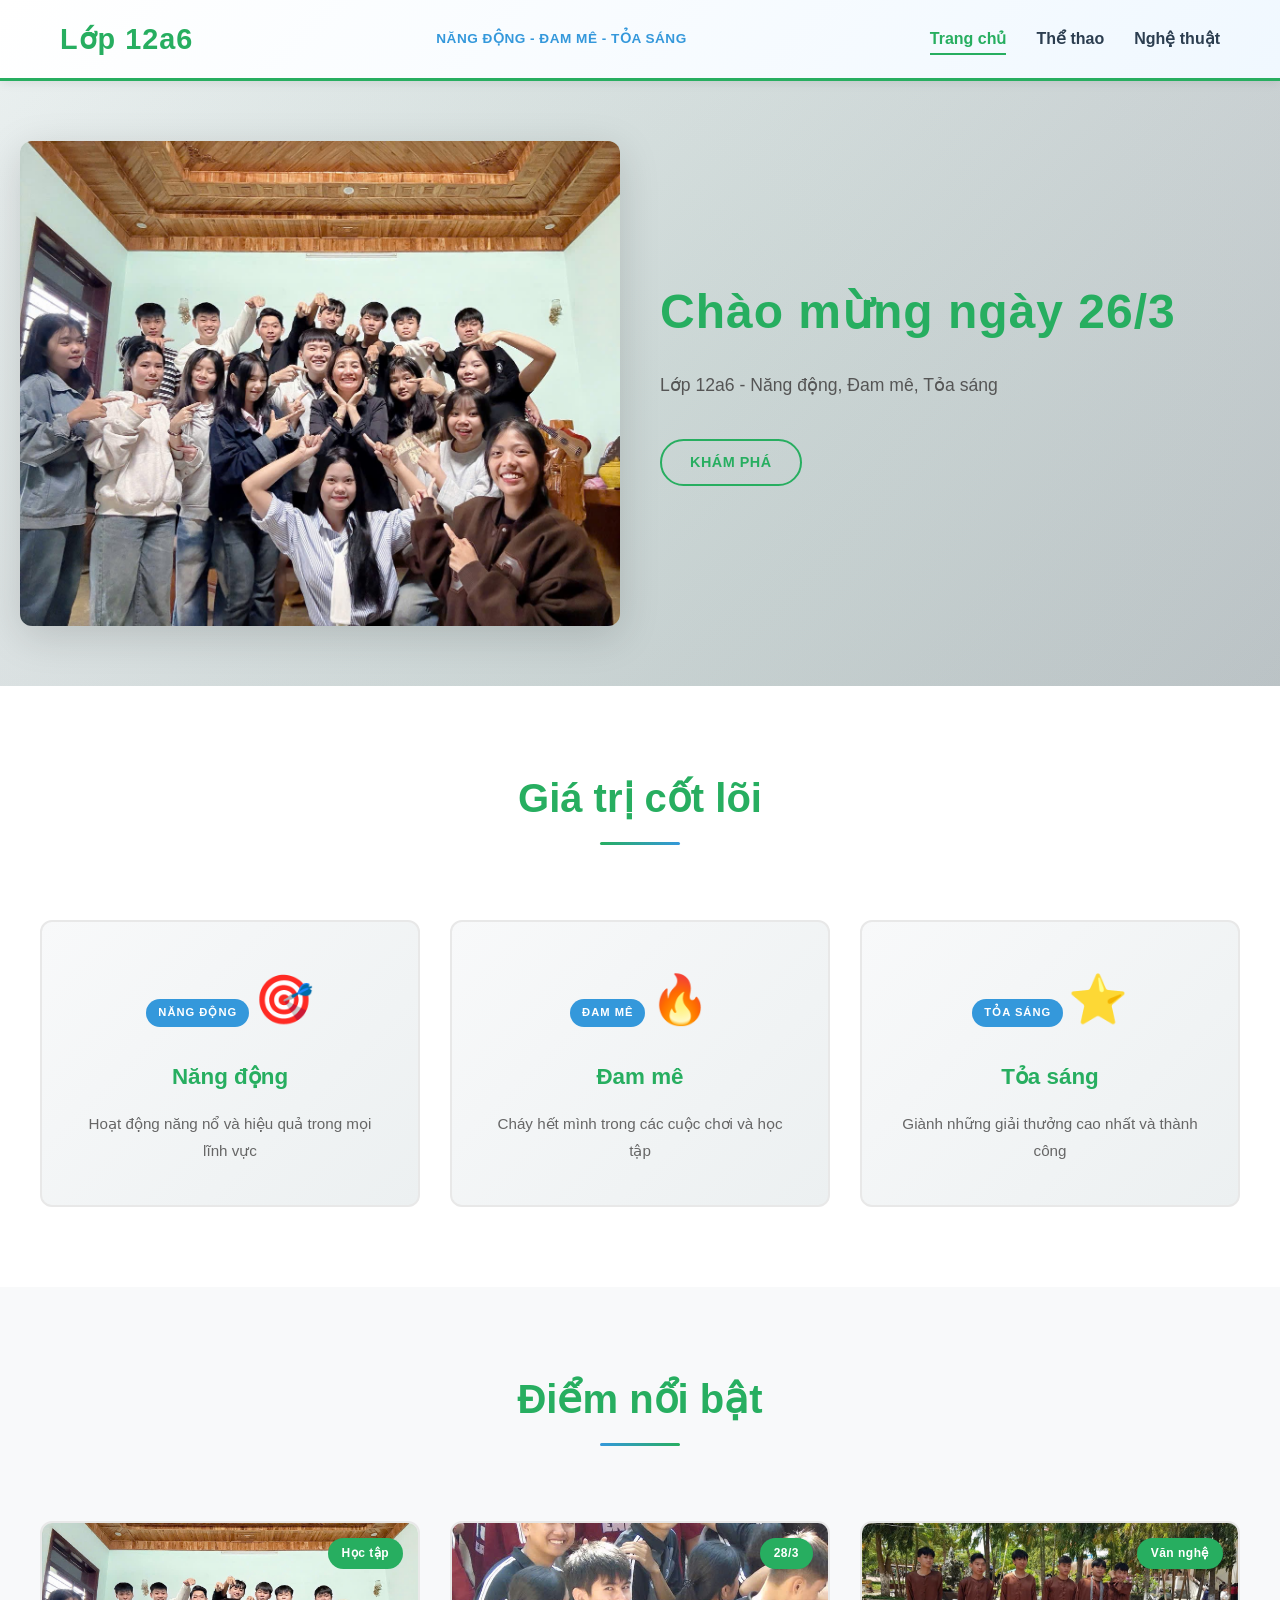
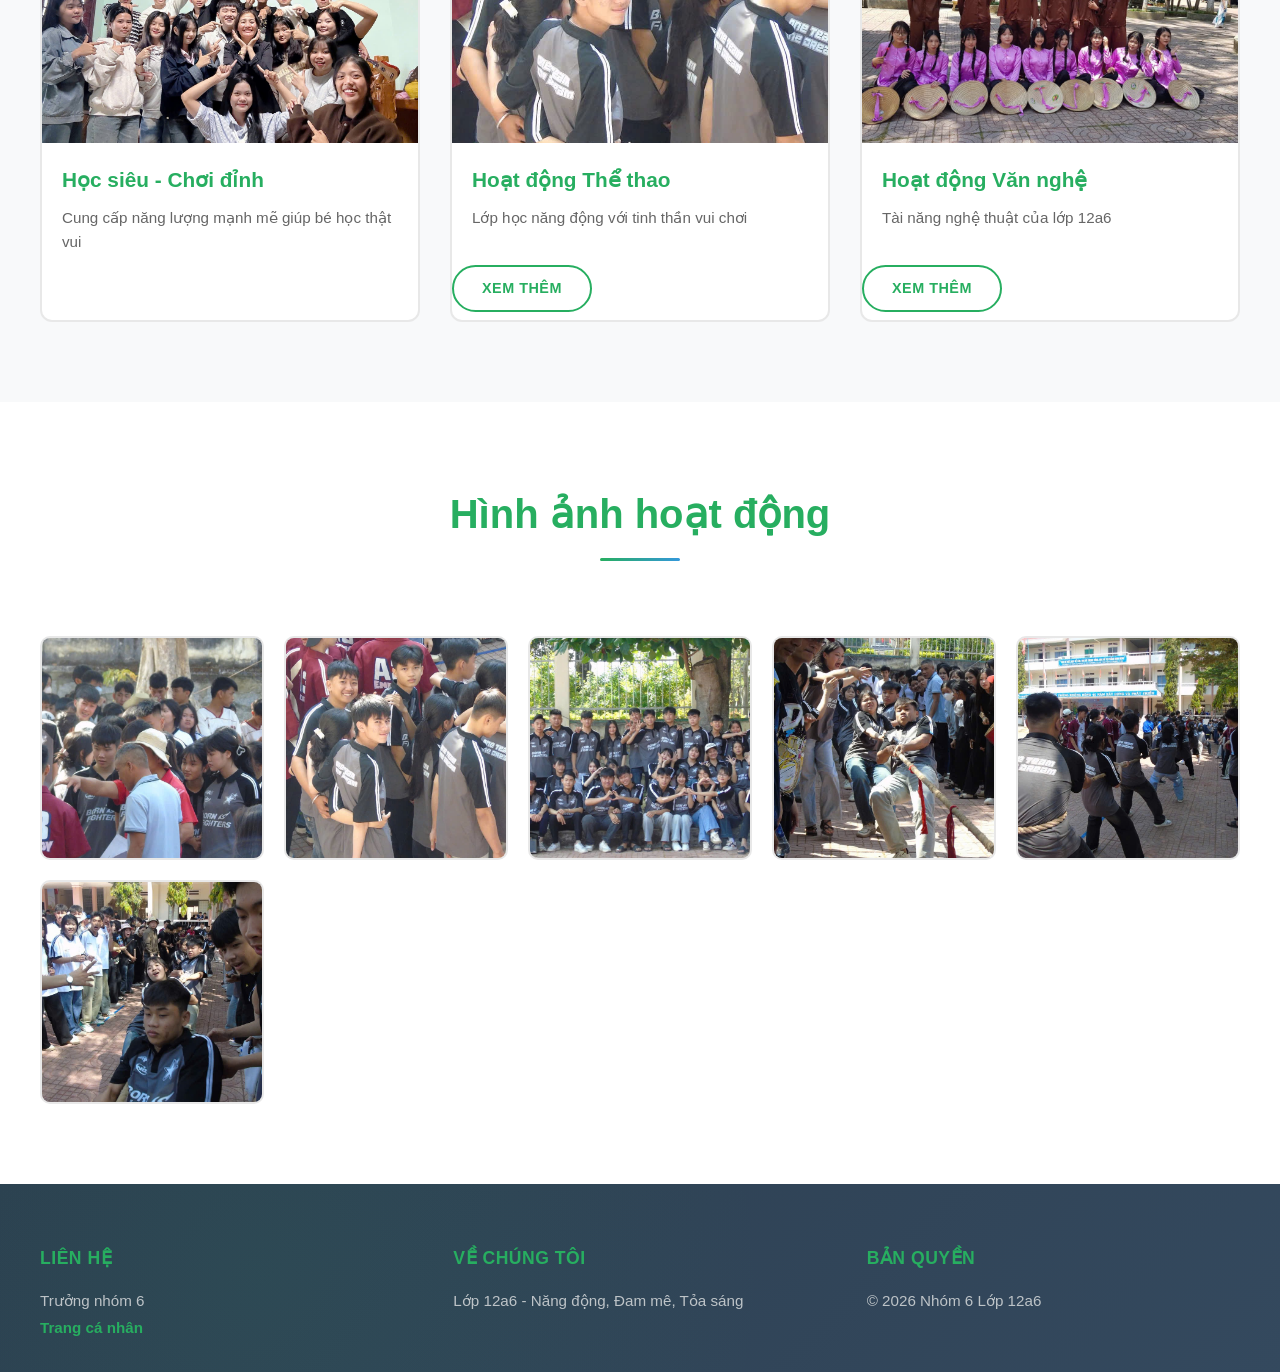
==== index.html @ 9e711c13 "Add files via upload" ====
<!DOCTYPE html>
<html lang="vi">
	<head>
		<meta charset="utf-8">
		<meta name="viewport" content="width=device-width, initial-scale=1.0">
		<title>Trang chủ - Lớp 12a6 Nhóm 2</title>
		<link href="styles.css" rel="stylesheet" type="text/css">
	</head>

	<body>
		<nav class="navbar">
			<div class="nav-container">
				<h2 class="logo">Lớp 12a6</h2>
				<p class="tagline">Năng động - Đam mê - Tỏa sáng</p>
				<ul class="nav-menu">
					<li><a href="index.html" class="active">Trang chủ</a></li>
					<li><a href="thethao.html">Thể thao</a></li>
					<li><a href="nghethuat.html">Nghệ thuật</a></li>
				</ul>
			</div>
		</nav>

		<div class="hero">
			<div class="hero-image">
				<img src="anh9.jpg" alt="Lớp 12a6">
			</div>
			<div class="hero-content">
				<h1>Chào mừng ngày 26/3</h1>
				<p>Lớp 12a6 - Năng động, Đam mê, Tỏa sáng</p>
				<a href="#highlights" class="btn-secondary">Khám phá</a>
			</div>
		</div>

		<section class="values">
			<h2>Giá trị cốt lõi</h2>
			<div class="values-grid">
				<div class="value-card">
					<div class="value-badge">NĂNG ĐỘNG</div>
					<div class="value-icon">🎯</div>
					<h3>Năng động</h3>
					<p>Hoạt động năng nổ và hiệu quả trong mọi lĩnh vực</p>
				</div>
				<div class="value-card">
					<div class="value-badge">ĐAM MÊ</div>
					<div class="value-icon">🔥</div>
					<h3>Đam mê</h3>
					<p>Cháy hết mình trong các cuộc chơi và học tập</p>
				</div>
				<div class="value-card">
					<div class="value-badge">TỎA SÁNG</div>
					<div class="value-icon">⭐</div>
					<h3>Tỏa sáng</h3>
					<p>Giành những giải thưởng cao nhất và thành công</p>
				</div>
			</div>
		</section>

		<section class="highlights" id="highlights">
			<h2>Điểm nổi bật</h2>
			<div class="highlights-grid">
				<div class="highlight-card">
					<div class="highlight-badge">Học tập</div>
					<img src="anh9.jpg" alt="Học siêu">
					<h3>Học siêu - Chơi đỉnh</h3>
					<p>Cung cấp năng lượng mạnh mẽ giúp bé học thật vui</p>
				</div>
				<div class="highlight-card">
					<div class="highlight-badge">28/3</div>
					<img src="anh2.jpg" alt="Thể thao">
					<h3>Hoạt động Thể thao</h3>
					<p>Lớp học năng động với tinh thần vui chơi</p>
					<a href="thethao.html" class="btn-secondary">Xem thêm</a>
				</div>
				<div class="highlight-card">
					<div class="highlight-badge">Văn nghệ</div>
					<img src="anh8.jpg" alt="Nghệ thuật">
					<h3>Hoạt động Văn nghệ</h3>
					<p>Tài năng nghệ thuật của lớp 12a6</p>
					<a href="nghethuat.html" class="btn-secondary">Xem thêm</a>
				</div>
			</div>
		</section>

		<section class="gallery-preview">
			<h2>Hình ảnh hoạt động</h2>
			<div class="gallery-grid">
				<div class="gallery-item"><img src="anh1.jpg" alt="Ảnh 1"></div>
				<div class="gallery-item"><img src="anh2.jpg" alt="Ảnh 2"></div>
				<div class="gallery-item"><img src="anh4.jpg" alt="Ảnh 4"></div>
				<div class="gallery-item"><img src="anh5.jpg" alt="Ảnh 5"></div>
				<div class="gallery-item"><img src="anh6.jpg" alt="Ảnh 6"></div>
				<div class="gallery-item"><img src="anh7.jpg" alt="Ảnh 7"></div>
			</div>
		</section>

		<footer class="footer">
			<div class="footer-content">
				<div class="footer-section">
					<h4>Liên hệ</h4>
					<p>Trưởng nhóm 6<br><a href="https://www.facebook.com/bich.ngoc.300158">Trang cá nhân</a></p>
				</div>
				<div class="footer-section">
					<h4>Về chúng tôi</h4>
					<p>Lớp 12a6 - Năng động, Đam mê, Tỏa sáng</p>
				</div>
				<div class="footer-section">
					<h4>Bản quyền</h4>
					<p>&copy; 2026 Nhóm 6 Lớp 12a6</p>
				</div>
			</div>
		</footer>
	</body>
</html>
---- styles.css ----
/* ===== RESET & GLOBAL ===== */
* {
	margin: 0;
	padding: 0;
	box-sizing: border-box;
}

html {
	scroll-behavior: smooth;
}

body {
	font-family: 'Segoe UI', Tahoma, Geneva, Verdana, sans-serif;
	background-color: #f8f9fa;
	color: #2c3e50;
	line-height: 1.6;
	overflow-x: hidden;
}

/* ===== NAVBAR ===== */
.navbar {
	background: linear-gradient(135deg, #ffffff 0%, #f0f8ff 100%);
	padding: 1rem 0;
	position: sticky;
	top: 0;
	z-index: 100;
	box-shadow: 0 2px 10px rgba(0, 0, 0, 0.08);
	border-bottom: 3px solid #27ae60;
}

.nav-container {
	max-width: 1200px;
	margin: 0 auto;
	display: flex;
	justify-content: space-between;
	align-items: center;
	padding: 0 20px;
	flex-wrap: wrap;
	gap: 15px;
}

.logo {
	color: #27ae60;
	font-size: 1.8rem;
	font-weight: 800;
	letter-spacing: 1px;
}

.tagline {
	color: #3498db;
	font-size: 0.85rem;
	font-weight: 600;
	letter-spacing: 0.5px;
	text-transform: uppercase;
	margin: 0;
}

.nav-menu {
	display: flex;
	list-style: none;
	gap: 30px;
}

.nav-menu a {
	color: #2c3e50;
	text-decoration: none;
	font-weight: 600;
	transition: all 0.3s ease;
	position: relative;
}

.nav-menu a::after {
	content: '';
	position: absolute;
	bottom: -8px;
	left: 0;
	width: 0;
	height: 2px;
	background: #27ae60;
	transition: width 0.3s ease;
}

.nav-menu a:hover::after,
.nav-menu a.active::after {
	width: 100%;
}

.nav-menu a:hover,
.nav-menu a.active {
	color: #27ae60;
}

/* ===== HERO SECTION ===== */
.hero {
	background: linear-gradient(135deg, #ecf0f1 0%, #bdc3c7 100%);
	padding: 60px 20px;
	display: grid;
	grid-template-columns: 1fr 1fr;
	align-items: center;
	gap: 40px;
	position: relative;
	overflow: hidden;
}

.hero::before {
	content: '';
	position: absolute;
	top: -50%;
	right: -50%;
	width: 200%;
	height: 200%;
	background: radial-gradient(circle, rgba(39, 174, 96, 0.05) 0%, transparent 70%);
	animation: pulse 8s ease-in-out infinite;
	z-index: 0;
}

@keyframes pulse {
	0%, 100% { transform: scale(1); }
	50% { transform: scale(1.1); }
}

.hero-image {
	position: relative;
	z-index: 1;
	border-radius: 12px;
	overflow: hidden;
	box-shadow: 0 10px 40px rgba(0, 0, 0, 0.15);
}

.hero-image img {
	width: 100%;
	height: auto;
	display: block;
	transition: transform 0.4s ease;
}

.hero-image:hover img {
	transform: scale(1.05);
}

.hero-content {
	position: relative;
	z-index: 1;
	animation: fadeInUp 1s ease;
}

.hero h1 {
	font-size: clamp(2rem, 6vw, 3rem);
	color: #27ae60;
	margin-bottom: 20px;
	font-weight: 800;
	letter-spacing: 1px;
}

.hero p {
	font-size: 1.1rem;
	color: #555;
	margin-bottom: 25px;
	line-height: 1.6;
}

@keyframes fadeInUp {
	from {
		opacity: 0;
		transform: translateY(30px);
	}
	to {
		opacity: 1;
		transform: translateY(0);
	}
}

/* ===== VALUES SECTION ===== */
.values {
	background-color: #ffffff;
	padding: 80px 20px;
}

.values h2 {
	text-align: center;
	font-size: 2.5rem;
	color: #27ae60;
	margin-bottom: 60px;
	position: relative;
	display: inline-block;
	width: 100%;
}

.values h2::after {
	content: '';
	position: absolute;
	bottom: -15px;
	left: 50%;
	transform: translateX(-50%);
	width: 80px;
	height: 3px;
	background: linear-gradient(90deg, #27ae60, #3498db);
	border-radius: 2px;
}

.values-grid {
	display: grid;
	grid-template-columns: repeat(auto-fit, minmax(280px, 1fr));
	gap: 30px;
	max-width: 1200px;
	margin: 0 auto;
	padding-top: 30px;
}

.value-card {
	background: linear-gradient(135deg, #f8f9fa 0%, #ecf0f1 100%);
	padding: 40px;
	border-radius: 12px;
	text-align: center;
	border: 2px solid #e8e8e8;
	transition: all 0.4s cubic-bezier(0.25, 0.46, 0.45, 0.94);
	animation: slideUp 0.8s ease both;
	position: relative;
	overflow: hidden;
}

.value-card::before {
	content: '';
	position: absolute;
	top: 0;
	left: 0;
	right: 0;
	height: 4px;
	background: linear-gradient(90deg, #27ae60, #3498db);
	transform: scaleX(0);
	transform-origin: left;
	transition: transform 0.4s ease;
}

.value-card:hover::before {
	transform: scaleX(1);
}

.value-card:nth-child(1) { animation-delay: 0.1s; }
.value-card:nth-child(2) { animation-delay: 0.2s; }
.value-card:nth-child(3) { animation-delay: 0.3s; }

@keyframes slideUp {
	from {
		opacity: 0;
		transform: translateY(30px);
	}
	to {
		opacity: 1;
		transform: translateY(0);
	}
}

.value-card:hover {
	transform: translateY(-10px);
	border-color: #27ae60;
	box-shadow: 0 15px 40px rgba(39, 174, 96, 0.15);
}

.value-badge {
	display: inline-block;
	background: #3498db;
	color: white;
	padding: 5px 12px;
	border-radius: 20px;
	font-size: 0.7rem;
	font-weight: 700;
	letter-spacing: 1px;
	margin-bottom: 15px;
}

.value-icon {
	font-size: 3rem;
	margin-bottom: 20px;
	display: inline-block;
	animation: float 3s ease-in-out infinite;
}

.value-card:nth-child(1) .value-icon { animation-delay: 0s; }
.value-card:nth-child(2) .value-icon { animation-delay: 0.5s; }
.value-card:nth-child(3) .value-icon { animation-delay: 1s; }

@keyframes float {
	0%, 100% { transform: translateY(0px); }
	50% { transform: translateY(-15px); }
}

.value-card h3 {
	color: #27ae60;
	font-size: 1.4rem;
	margin-bottom: 15px;
	font-weight: 700;
}

.value-card p {
	color: #666;
	line-height: 1.8;
	font-size: 0.95rem;
}

/* ===== HIGHLIGHTS SECTION ===== */
.highlights {
	background-color: #f8f9fa;
	padding: 80px 20px;
}

.highlights h2 {
	text-align: center;
	font-size: 2.5rem;
	color: #27ae60;
	margin-bottom: 60px;
	position: relative;
	display: inline-block;
	width: 100%;
}

.highlights h2::after {
	content: '';
	position: absolute;
	bottom: -15px;
	left: 50%;
	transform: translateX(-50%);
	width: 80px;
	height: 3px;
	background: linear-gradient(90deg, #3498db, #27ae60);
	border-radius: 2px;
}

.highlights-grid {
	display: grid;
	grid-template-columns: repeat(auto-fit, minmax(300px, 1fr));
	gap: 30px;
	max-width: 1200px;
	margin: 0 auto;
	padding-top: 30px;
}

.highlight-card {
	background: #ffffff;
	border-radius: 12px;
	overflow: hidden;
	border: 2px solid #e8e8e8;
	transition: all 0.4s ease;
	animation: slideIn 0.8s ease both;
	position: relative;
}

.highlight-card:nth-child(1) { animation-delay: 0.1s; }
.highlight-card:nth-child(2) { animation-delay: 0.2s; }
.highlight-card:nth-child(3) { animation-delay: 0.3s; }

@keyframes slideIn {
	from {
		opacity: 0;
		transform: translateY(20px);
	}
	to {
		opacity: 1;
		transform: translateY(0);
	}
}

.highlight-card:hover {
	border-color: #27ae60;
	box-shadow: 0 15px 40px rgba(39, 174, 96, 0.2);
	transform: translateY(-8px);
}

.highlight-badge {
	position: absolute;
	top: 15px;
	right: 15px;
	background: #27ae60;
	color: white;
	padding: 6px 14px;
	border-radius: 20px;
	font-size: 0.75rem;
	font-weight: 700;
	letter-spacing: 0.5px;
	z-index: 2;
}

.highlight-card img {
	width: 100%;
	height: 220px;
	object-fit: cover;
	transition: transform 0.4s ease;
	display: block;
}

.highlight-card:hover img {
	transform: scale(1.08);
}

.highlight-card h3 {
	color: #27ae60;
	font-size: 1.3rem;
	margin: 20px 20px 10px;
	font-weight: 700;
}

.highlight-card p {
	color: #666;
	line-height: 1.6;
	margin: 0 20px 20px;
	font-size: 0.95rem;
}

/* ===== BUTTONS ===== */
.btn-secondary {
	display: inline-block;
	padding: 10px 28px;
	background: transparent;
	color: #27ae60 !important;
	border: 2px solid #27ae60;
	border-radius: 25px;
	font-weight: 700;
	font-size: 0.9rem;
	text-transform: uppercase;
	letter-spacing: 0.5px;
	text-decoration: none;
	transition: all 0.3s ease;
	cursor: pointer;
	position: relative;
	overflow: hidden;
	margin-top: 15px;
}

.btn-secondary::before {
	content: '';
	position: absolute;
	top: 50%;
	left: 50%;
	width: 0;
	height: 0;
	background: #27ae60;
	border-radius: 50%;
	transform: translate(-50%, -50%);
	transition: width 0.5s, height 0.5s;
	z-index: -1;
}

.btn-secondary:hover {
	color: #ffffff !important;
}

.btn-secondary:hover::before {
	width: 300px;
	height: 300px;
}

/* ===== GALLERY SECTION ===== */
.gallery-preview {
	background-color: #ffffff;
	padding: 80px 20px;
}

.gallery-preview h2 {
	text-align: center;
	font-size: 2.5rem;
	color: #27ae60;
	margin-bottom: 60px;
	position: relative;
	display: inline-block;
	width: 100%;
}

.gallery-preview h2::after {
	content: '';
	position: absolute;
	bottom: -15px;
	left: 50%;
	transform: translateX(-50%);
	width: 80px;
	height: 3px;
	background: linear-gradient(90deg, #27ae60, #3498db);
	border-radius: 2px;
}

.gallery-grid {
	display: grid;
	grid-template-columns: repeat(auto-fit, minmax(220px, 1fr));
	gap: 20px;
	max-width: 1200px;
	margin: 0 auto;
	padding-top: 30px;
}

.gallery-item {
	position: relative;
	border-radius: 10px;
	overflow: hidden;
	aspect-ratio: 1;
	border: 2px solid #e8e8e8;
	transition: all 0.4s ease;
	animation: fadeInUp 0.8s ease both;
}

.gallery-item:nth-child(1) { animation-delay: 0.1s; }
.gallery-item:nth-child(2) { animation-delay: 0.2s; }
.gallery-item:nth-child(3) { animation-delay: 0.3s; }
.gallery-item:nth-child(4) { animation-delay: 0.4s; }
.gallery-item:nth-child(5) { animation-delay: 0.5s; }
.gallery-item:nth-child(6) { animation-delay: 0.6s; }

.gallery-item:hover {
	border-color: #27ae60;
	box-shadow: 0 15px 40px rgba(39, 174, 96, 0.15);
	transform: translateY(-8px);
}

.gallery-item img {
	width: 100%;
	height: 100%;
	object-fit: cover;
	transition: transform 0.4s ease;
}

.gallery-item:hover img {
	transform: scale(1.12) rotate(1deg);
}

/* ===== FOOTER ===== */
.footer {
	background: linear-gradient(135deg, #2c3e50 0%, #34495e 100%);
	color: #ecf0f1;
	padding: 60px 20px 30px;
	position: relative;
	overflow: hidden;
}

.footer::before {
	content: '';
	position: absolute;
	top: 0;
	left: 0;
	right: 0;
	bottom: 0;
	background: radial-gradient(circle at 20% 50%, rgba(39, 174, 96, 0.08) 0%, transparent 50%);
	z-index: 0;
}

.footer-content {
	max-width: 1200px;
	margin: 0 auto;
	display: grid;
	grid-template-columns: repeat(auto-fit, minmax(250px, 1fr));
	gap: 40px;
	position: relative;
	z-index: 1;
}

.footer-section h4 {
	color: #27ae60;
	font-size: 1.1rem;
	margin-bottom: 15px;
	font-weight: 700;
	text-transform: uppercase;
	letter-spacing: 0.5px;
}

.footer-section p {
	color: #bdc3c7;
	line-height: 1.8;
	font-size: 0.95rem;
}

.footer-section a {
	color: #27ae60;
	text-decoration: none;
	transition: color 0.3s ease;
	font-weight: 600;
}

.footer-section a:hover {
	color: #3498db;
}

/* ===== RESPONSIVE ===== */
@media (max-width: 768px) {
	.nav-container {
		flex-direction: column;
		gap: 10px;
	}

	.nav-menu {
		gap: 20px;
		flex-direction: column;
	}

	.hero {
		grid-template-columns: 1fr;
		padding: 40px 20px;
	}

	.hero h1 {
		font-size: 1.8rem;
	}

	.hero p {
		font-size: 1rem;
	}

	.values,
	.highlights,
	.gallery-preview {
		padding: 60px 20px;
	}

	.values h2,
	.highlights h2,
	.gallery-preview h2 {
		font-size: 2rem;
	}

	.value-card {
		padding: 30px 20px;
	}

	.gallery-grid {
		grid-template-columns: repeat(auto-fit, minmax(180px, 1fr));
		gap: 15px;
	}

	.footer-content {
		gap: 30px;
	}
}

@media (max-width: 480px) {
	.logo {
		font-size: 1.4rem;
	}

	.tagline {
		font-size: 0.7rem;
	}

	.nav-menu {
		gap: 15px;
	}

	.hero {
		padding: 30px 15px;
	}

	.hero h1 {
		font-size: 1.4rem;
	}

	.hero p {
		font-size: 0.9rem;
	}

	.values,
	.highlights,
	.gallery-preview {
		padding: 40px 15px;
	}

	.values h2,
	.highlights h2,
	.gallery-preview h2 {
		font-size: 1.5rem;
	}

	.value-card {
		padding: 25px 15px;
	}

	.highlight-card h3 {
		font-size: 1.1rem;
	}

	.gallery-grid {
		grid-template-columns: repeat(auto-fit, minmax(150px, 1fr));
	}

	.footer-section {
		text-align: center;
	}
}
/* ===== VIDEOS SECTION ===== */
.videos-section {
	background-color: #f8f9fa;
	padding: 80px 20px;
}

.videos-section h2 {
	text-align: center;
	font-size: 2.5rem;
	color: #27ae60;
	margin-bottom: 60px;
	position: relative;
	display: inline-block;
	width: 100%;
}

.videos-section h2::after {
	content: '';
	position: absolute;
	bottom: -15px;
	left: 50%;
	transform: translateX(-50%);
	width: 80px;
	height: 3px;
	background: linear-gradient(90deg, #3498db, #27ae60);
	border-radius: 2px;
}

.videos-grid {
	display: grid;
	grid-template-columns: repeat(auto-fit, minmax(300px, 1fr));
	gap: 30px;
	max-width: 1200px;
	margin: 0 auto;
	padding-top: 30px;
}

.video-card {
	background: #ffffff;
	border-radius: 12px;
	overflow: hidden;
	border: 2px solid #e8e8e8;
	transition: all 0.4s ease;
	animation: slideIn 0.8s ease both;
	position: relative;
	padding: 0;
}

.video-card:nth-child(1) { animation-delay: 0.1s; }
.video-card:nth-child(2) { animation-delay: 0.2s; }

.video-card:hover {
	border-color: #27ae60;
	box-shadow: 0 15px 40px rgba(39, 174, 96, 0.2);
	transform: translateY(-8px);
}

.video-badge {
	position: absolute;
	top: 15px;
	right: 15px;
	background: #27ae60;
	color: white;
	padding: 6px 14px;
	border-radius: 20px;
	font-size: 0.75rem;
	font-weight: 700;
	letter-spacing: 0.5px;
	z-index: 2;
}

.video-card video {
	width: 100%;
	height: auto;
	display: block;
	background: #000;
}

.video-card h3 {
	color: #27ae60;
	font-size: 1.3rem;
	margin: 20px 20px 10px;
	font-weight: 700;
}

.video-card p {
	color: #666;
	line-height: 1.6;
	margin: 0 20px 20px;
	font-size: 0.95rem;
}

@media (max-width: 768px) {
	.videos-section {
		padding: 60px 20px;
	}

	.videos-section h2 {
		font-size: 2rem;
	}

	.videos-grid {
		grid-template-columns: 1fr;
		gap: 20px;
	}
}
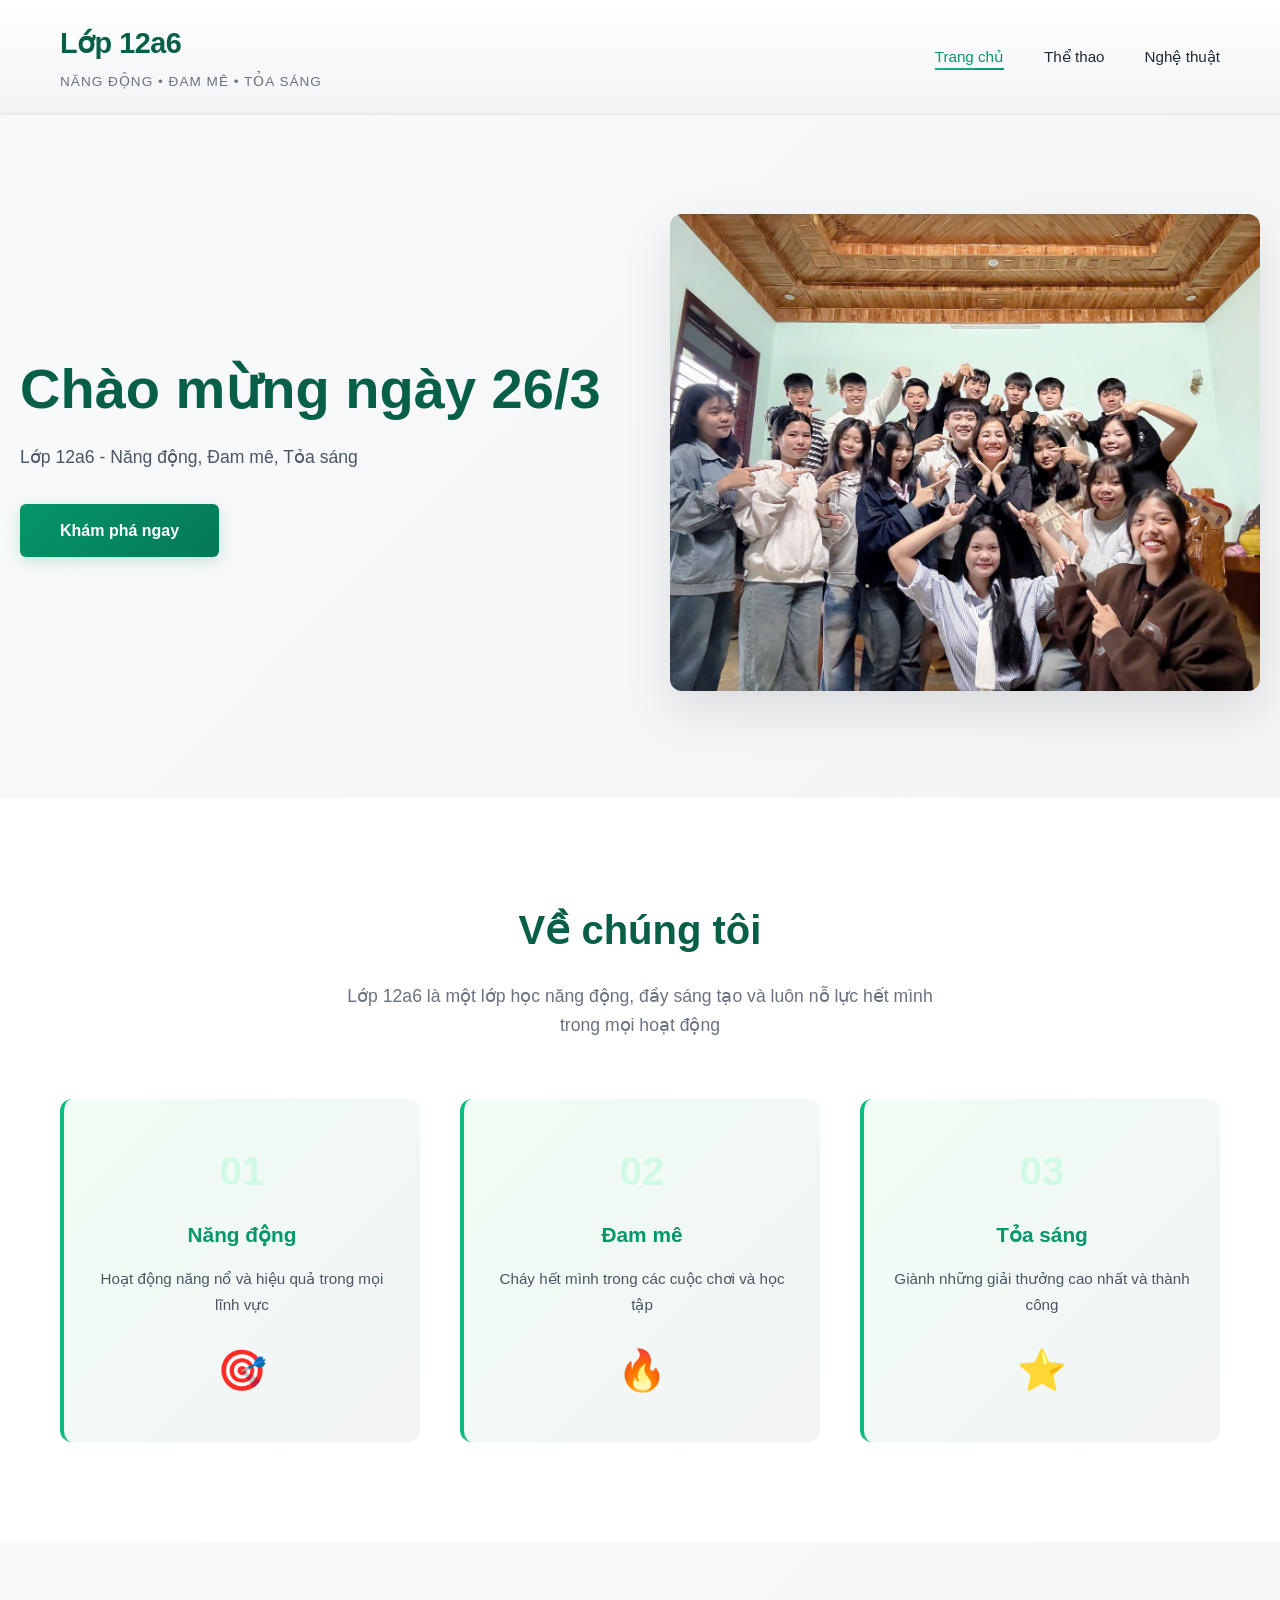
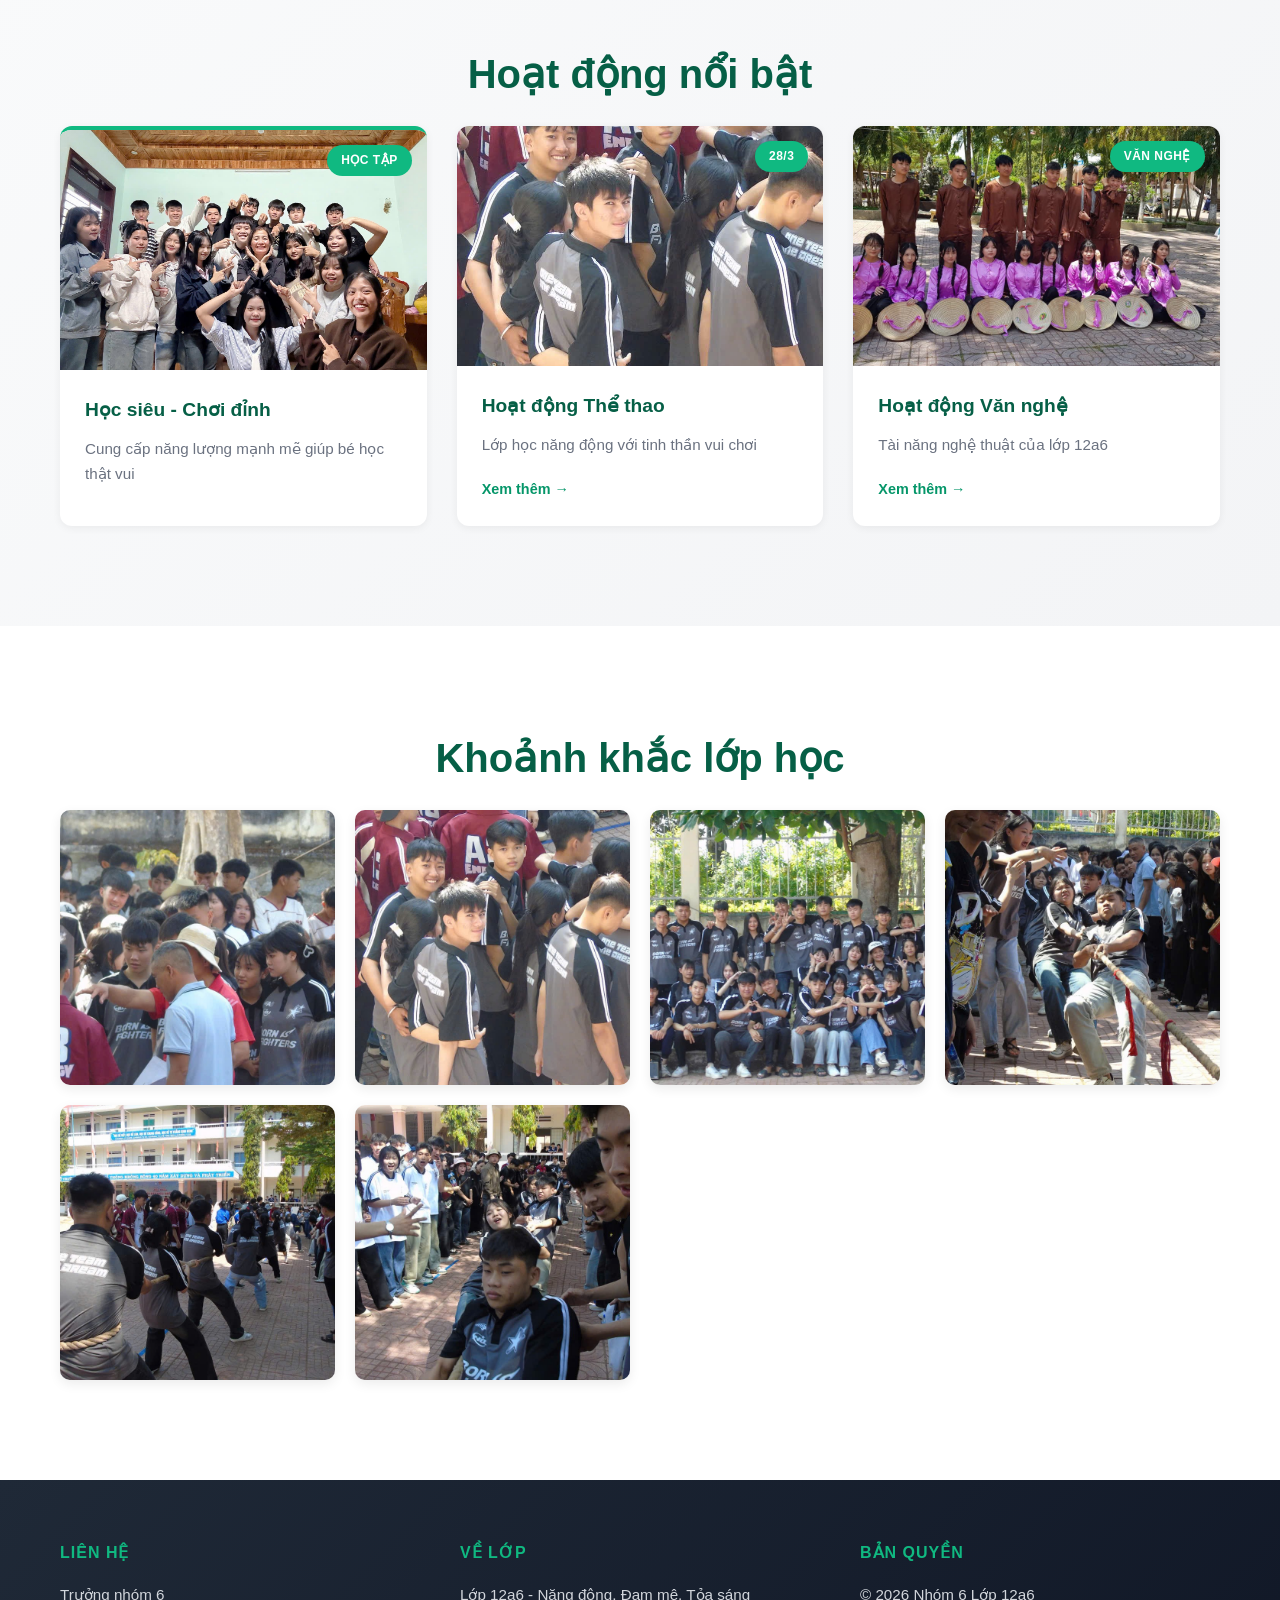
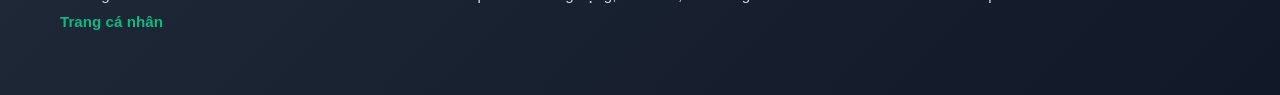
==== commit 69354ce0: "Add files via upload" ====
--- a/index.html
+++ b/index.html
@@ -1,113 +1,166 @@
-<!DOCTYPE html>
-<html lang="vi">
-	<head>
-		<meta charset="utf-8">
-		<meta name="viewport" content="width=device-width, initial-scale=1.0">
-		<title>Trang chủ - Lớp 12a6 Nhóm 2</title>
-		<link href="styles.css" rel="stylesheet" type="text/css">
-	</head>
-
-	<body>
-		<nav class="navbar">
-			<div class="nav-container">
-				<h2 class="logo">Lớp 12a6</h2>
-				<p class="tagline">Năng động - Đam mê - Tỏa sáng</p>
-				<ul class="nav-menu">
-					<li><a href="index.html" class="active">Trang chủ</a></li>
-					<li><a href="thethao.html">Thể thao</a></li>
-					<li><a href="nghethuat.html">Nghệ thuật</a></li>
-				</ul>
-			</div>
-		</nav>
-
-		<div class="hero">
-			<div class="hero-image">
-				<img src="anh9.jpg" alt="Lớp 12a6">
-			</div>
-			<div class="hero-content">
-				<h1>Chào mừng ngày 26/3</h1>
-				<p>Lớp 12a6 - Năng động, Đam mê, Tỏa sáng</p>
-				<a href="#highlights" class="btn-secondary">Khám phá</a>
-			</div>
-		</div>
-
-		<section class="values">
-			<h2>Giá trị cốt lõi</h2>
-			<div class="values-grid">
-				<div class="value-card">
-					<div class="value-badge">NĂNG ĐỘNG</div>
-					<div class="value-icon">🎯</div>
-					<h3>Năng động</h3>
-					<p>Hoạt động năng nổ và hiệu quả trong mọi lĩnh vực</p>
-				</div>
-				<div class="value-card">
-					<div class="value-badge">ĐAM MÊ</div>
-					<div class="value-icon">🔥</div>
-					<h3>Đam mê</h3>
-					<p>Cháy hết mình trong các cuộc chơi và học tập</p>
-				</div>
-				<div class="value-card">
-					<div class="value-badge">TỎA SÁNG</div>
-					<div class="value-icon">⭐</div>
-					<h3>Tỏa sáng</h3>
-					<p>Giành những giải thưởng cao nhất và thành công</p>
-				</div>
-			</div>
-		</section>
-
-		<section class="highlights" id="highlights">
-			<h2>Điểm nổi bật</h2>
-			<div class="highlights-grid">
-				<div class="highlight-card">
-					<div class="highlight-badge">Học tập</div>
-					<img src="anh9.jpg" alt="Học siêu">
-					<h3>Học siêu - Chơi đỉnh</h3>
-					<p>Cung cấp năng lượng mạnh mẽ giúp bé học thật vui</p>
-				</div>
-				<div class="highlight-card">
-					<div class="highlight-badge">28/3</div>
-					<img src="anh2.jpg" alt="Thể thao">
-					<h3>Hoạt động Thể thao</h3>
-					<p>Lớp học năng động với tinh thần vui chơi</p>
-					<a href="thethao.html" class="btn-secondary">Xem thêm</a>
-				</div>
-				<div class="highlight-card">
-					<div class="highlight-badge">Văn nghệ</div>
-					<img src="anh8.jpg" alt="Nghệ thuật">
-					<h3>Hoạt động Văn nghệ</h3>
-					<p>Tài năng nghệ thuật của lớp 12a6</p>
-					<a href="nghethuat.html" class="btn-secondary">Xem thêm</a>
-				</div>
-			</div>
-		</section>
-
-		<section class="gallery-preview">
-			<h2>Hình ảnh hoạt động</h2>
-			<div class="gallery-grid">
-				<div class="gallery-item"><img src="anh1.jpg" alt="Ảnh 1"></div>
-				<div class="gallery-item"><img src="anh2.jpg" alt="Ảnh 2"></div>
-				<div class="gallery-item"><img src="anh4.jpg" alt="Ảnh 4"></div>
-				<div class="gallery-item"><img src="anh5.jpg" alt="Ảnh 5"></div>
-				<div class="gallery-item"><img src="anh6.jpg" alt="Ảnh 6"></div>
-				<div class="gallery-item"><img src="anh7.jpg" alt="Ảnh 7"></div>
-			</div>
-		</section>
-
-		<footer class="footer">
-			<div class="footer-content">
-				<div class="footer-section">
-					<h4>Liên hệ</h4>
-					<p>Trưởng nhóm 6<br><a href="https://www.facebook.com/bich.ngoc.300158">Trang cá nhân</a></p>
-				</div>
-				<div class="footer-section">
-					<h4>Về chúng tôi</h4>
-					<p>Lớp 12a6 - Năng động, Đam mê, Tỏa sáng</p>
-				</div>
-				<div class="footer-section">
-					<h4>Bản quyền</h4>
-					<p>&copy; 2026 Nhóm 6 Lớp 12a6</p>
-				</div>
-			</div>
-		</footer>
-	</body>
+<!DOCTYPE html>
+<html lang="vi">
+<head>
+    <meta charset="utf-8">
+    <meta name="viewport" content="width=device-width, initial-scale=1.0">
+    <title>Trang chủ - Lớp 12a6 Nhóm 2</title>
+    <link href="styles.css" rel="stylesheet" type="text/css">
+</head>
+<body>
+    <!-- Header with Logo -->
+    <header class="header">
+        <div class="header-content">
+            <div class="branding">
+                <h1 class="main-title">Lớp 12a6</h1>
+                <p class="subtitle">Năng động • Đam mê • Tỏa sáng</p>
+            </div>
+            <nav class="navbar">
+                <ul class="nav-menu">
+                    <li><a href="index.html" class="nav-link active">Trang chủ</a></li>
+                    <li><a href="thethao.html" class="nav-link">Thể thao</a></li>
+                    <li><a href="nghethuat.html" class="nav-link">Nghệ thuật</a></li>
+                </ul>
+            </nav>
+        </div>
+    </header>
+
+    <!-- Hero Section with Image on Right -->
+    <section class="hero-section">
+        <div class="hero-content">
+            <h2 class="hero-title">Chào mừng ngày 26/3</h2>
+            <p class="hero-description">Lớp 12a6 - Năng động, Đam mê, Tỏa sáng</p>
+            <a href="#about" class="cta-button">Khám phá ngay</a>
+        </div>
+        <div class="hero-image">
+            <img src="anh9.jpg" alt="Lớp 12a6">
+        </div>
+    </section>
+
+    <!-- About Section -->
+    <section class="about-section" id="about">
+        <div class="container">
+            <h2 class="section-title">Về chúng tôi</h2>
+            <p class="section-description">Lớp 12a6 là một lớp học năng động, đầy sáng tạo và luôn nỗ lực hết mình trong mọi hoạt động</p>
+            
+            <div class="values-container">
+                <div class="value-item">
+                    <div class="value-number">01</div>
+                    <h3 class="value-title">Năng động</h3>
+                    <p class="value-text">Hoạt động năng nổ và hiệu quả trong mọi lĩnh vực</p>
+                    <div class="value-icon">🎯</div>
+                </div>
+                <div class="value-item">
+                    <div class="value-number">02</div>
+                    <h3 class="value-title">Đam mê</h3>
+                    <p class="value-text">Cháy hết mình trong các cuộc chơi và học tập</p>
+                    <div class="value-icon">🔥</div>
+                </div>
+                <div class="value-item">
+                    <div class="value-number">03</div>
+                    <h3 class="value-title">Tỏa sáng</h3>
+                    <p class="value-text">Giành những giải thưởng cao nhất và thành công</p>
+                    <div class="value-icon">⭐</div>
+                </div>
+            </div>
+        </div>
+    </section>
+
+    <!-- Activities Section -->
+    <section class="activities-section">
+        <div class="container">
+            <h2 class="section-title">Hoạt động nổi bật</h2>
+            
+            <div class="activity-grid">
+                <div class="activity-card featured">
+                    <div class="activity-image">
+                        <img src="anh9.jpg" alt="Học siêu">
+                        <span class="activity-tag">Học tập</span>
+                    </div>
+                    <div class="activity-info">
+                        <h3>Học siêu - Chơi đỉnh</h3>
+                        <p>Cung cấp năng lượng mạnh mẽ giúp bé học thật vui</p>
+                    </div>
+                </div>
+
+                <div class="activity-card">
+                    <div class="activity-image">
+                        <img src="anh2.jpg" alt="Thể thao">
+                        <span class="activity-tag">28/3</span>
+                    </div>
+                    <div class="activity-info">
+                        <h3>Hoạt động Thể thao</h3>
+                        <p>Lớp học năng động với tinh thần vui chơi</p>
+                        <a href="thethao.html" class="activity-link">Xem thêm →</a>
+                    </div>
+                </div>
+
+                <div class="activity-card">
+                    <div class="activity-image">
+                        <img src="anh8.jpg" alt="Nghệ thuật">
+                        <span class="activity-tag">Văn nghệ</span>
+                    </div>
+                    <div class="activity-info">
+                        <h3>Hoạt động Văn nghệ</h3>
+                        <p>Tài năng nghệ thuật của lớp 12a6</p>
+                        <a href="nghethuat.html" class="activity-link">Xem thêm →</a>
+                    </div>
+                </div>
+            </div>
+        </div>
+    </section>
+
+    <!-- Gallery Section -->
+    <section class="gallery-section">
+        <div class="container">
+            <h2 class="section-title">Khoảnh khắc lớp học</h2>
+            
+            <div class="gallery-grid">
+                <div class="gallery-item">
+                    <img src="anh1.jpg" alt="Ảnh 1">
+                    <div class="gallery-overlay"></div>
+                </div>
+                <div class="gallery-item">
+                    <img src="anh2.jpg" alt="Ảnh 2">
+                    <div class="gallery-overlay"></div>
+                </div>
+                <div class="gallery-item">
+                    <img src="anh4.jpg" alt="Ảnh 4">
+                    <div class="gallery-overlay"></div>
+                </div>
+                <div class="gallery-item">
+                    <img src="anh5.jpg" alt="Ảnh 5">
+                    <div class="gallery-overlay"></div>
+                </div>
+                <div class="gallery-item">
+                    <img src="anh6.jpg" alt="Ảnh 6">
+                    <div class="gallery-overlay"></div>
+                </div>
+                <div class="gallery-item">
+                    <img src="anh7.jpg" alt="Ảnh 7">
+                    <div class="gallery-overlay"></div>
+                </div>
+            </div>
+        </div>
+    </section>
+
+    <!-- Footer -->
+    <footer class="footer">
+        <div class="container">
+            <div class="footer-grid">
+                <div class="footer-column">
+                    <h4>Liên hệ</h4>
+                    <p>Trưởng nhóm 6<br><a href="https://www.facebook.com/bich.ngoc.300158">Trang cá nhân</a></p>
+                </div>
+                <div class="footer-column">
+                    <h4>Về lớp</h4>
+                    <p>Lớp 12a6 - Năng động, Đam mê, Tỏa sáng</p>
+                </div>
+                <div class="footer-column">
+                    <h4>Bản quyền</h4>
+                    <p>&copy; 2026 Nhóm 6 Lớp 12a6</p>
+                </div>
+            </div>
+        </div>
+    </footer>
+</body>
 </html>
--- a/styles.css
+++ b/styles.css
@@ -1,788 +1,523 @@
-/* ===== RESET & GLOBAL ===== */
-* {
-	margin: 0;
-	padding: 0;
-	box-sizing: border-box;
-}
-
-html {
-	scroll-behavior: smooth;
-}
-
-body {
-	font-family: 'Segoe UI', Tahoma, Geneva, Verdana, sans-serif;
-	background-color: #f8f9fa;
-	color: #2c3e50;
-	line-height: 1.6;
-	overflow-x: hidden;
-}
-
-/* ===== NAVBAR ===== */
-.navbar {
-	background: linear-gradient(135deg, #ffffff 0%, #f0f8ff 100%);
-	padding: 1rem 0;
-	position: sticky;
-	top: 0;
-	z-index: 100;
-	box-shadow: 0 2px 10px rgba(0, 0, 0, 0.08);
-	border-bottom: 3px solid #27ae60;
-}
-
-.nav-container {
-	max-width: 1200px;
-	margin: 0 auto;
-	display: flex;
-	justify-content: space-between;
-	align-items: center;
-	padding: 0 20px;
-	flex-wrap: wrap;
-	gap: 15px;
-}
-
-.logo {
-	color: #27ae60;
-	font-size: 1.8rem;
-	font-weight: 800;
-	letter-spacing: 1px;
-}
-
-.tagline {
-	color: #3498db;
-	font-size: 0.85rem;
-	font-weight: 600;
-	letter-spacing: 0.5px;
-	text-transform: uppercase;
-	margin: 0;
-}
-
-.nav-menu {
-	display: flex;
-	list-style: none;
-	gap: 30px;
-}
-
-.nav-menu a {
-	color: #2c3e50;
-	text-decoration: none;
-	font-weight: 600;
-	transition: all 0.3s ease;
-	position: relative;
-}
-
-.nav-menu a::after {
-	content: '';
-	position: absolute;
-	bottom: -8px;
-	left: 0;
-	width: 0;
-	height: 2px;
-	background: #27ae60;
-	transition: width 0.3s ease;
-}
-
-.nav-menu a:hover::after,
-.nav-menu a.active::after {
-	width: 100%;
-}
-
-.nav-menu a:hover,
-.nav-menu a.active {
-	color: #27ae60;
-}
-
-/* ===== HERO SECTION ===== */
-.hero {
-	background: linear-gradient(135deg, #ecf0f1 0%, #bdc3c7 100%);
-	padding: 60px 20px;
-	display: grid;
-	grid-template-columns: 1fr 1fr;
-	align-items: center;
-	gap: 40px;
-	position: relative;
-	overflow: hidden;
-}
-
-.hero::before {
-	content: '';
-	position: absolute;
-	top: -50%;
-	right: -50%;
-	width: 200%;
-	height: 200%;
-	background: radial-gradient(circle, rgba(39, 174, 96, 0.05) 0%, transparent 70%);
-	animation: pulse 8s ease-in-out infinite;
-	z-index: 0;
-}
-
-@keyframes pulse {
-	0%, 100% { transform: scale(1); }
-	50% { transform: scale(1.1); }
-}
-
-.hero-image {
-	position: relative;
-	z-index: 1;
-	border-radius: 12px;
-	overflow: hidden;
-	box-shadow: 0 10px 40px rgba(0, 0, 0, 0.15);
-}
-
-.hero-image img {
-	width: 100%;
-	height: auto;
-	display: block;
-	transition: transform 0.4s ease;
-}
-
-.hero-image:hover img {
-	transform: scale(1.05);
-}
-
-.hero-content {
-	position: relative;
-	z-index: 1;
-	animation: fadeInUp 1s ease;
-}
-
-.hero h1 {
-	font-size: clamp(2rem, 6vw, 3rem);
-	color: #27ae60;
-	margin-bottom: 20px;
-	font-weight: 800;
-	letter-spacing: 1px;
-}
-
-.hero p {
-	font-size: 1.1rem;
-	color: #555;
-	margin-bottom: 25px;
-	line-height: 1.6;
-}
-
-@keyframes fadeInUp {
-	from {
-		opacity: 0;
-		transform: translateY(30px);
-	}
-	to {
-		opacity: 1;
-		transform: translateY(0);
-	}
-}
-
-/* ===== VALUES SECTION ===== */
-.values {
-	background-color: #ffffff;
-	padding: 80px 20px;
-}
-
-.values h2 {
-	text-align: center;
-	font-size: 2.5rem;
-	color: #27ae60;
-	margin-bottom: 60px;
-	position: relative;
-	display: inline-block;
-	width: 100%;
-}
-
-.values h2::after {
-	content: '';
-	position: absolute;
-	bottom: -15px;
-	left: 50%;
-	transform: translateX(-50%);
-	width: 80px;
-	height: 3px;
-	background: linear-gradient(90deg, #27ae60, #3498db);
-	border-radius: 2px;
-}
-
-.values-grid {
-	display: grid;
-	grid-template-columns: repeat(auto-fit, minmax(280px, 1fr));
-	gap: 30px;
-	max-width: 1200px;
-	margin: 0 auto;
-	padding-top: 30px;
-}
-
-.value-card {
-	background: linear-gradient(135deg, #f8f9fa 0%, #ecf0f1 100%);
-	padding: 40px;
-	border-radius: 12px;
-	text-align: center;
-	border: 2px solid #e8e8e8;
-	transition: all 0.4s cubic-bezier(0.25, 0.46, 0.45, 0.94);
-	animation: slideUp 0.8s ease both;
-	position: relative;
-	overflow: hidden;
-}
-
-.value-card::before {
-	content: '';
-	position: absolute;
-	top: 0;
-	left: 0;
-	right: 0;
-	height: 4px;
-	background: linear-gradient(90deg, #27ae60, #3498db);
-	transform: scaleX(0);
-	transform-origin: left;
-	transition: transform 0.4s ease;
-}
-
-.value-card:hover::before {
-	transform: scaleX(1);
-}
-
-.value-card:nth-child(1) { animation-delay: 0.1s; }
-.value-card:nth-child(2) { animation-delay: 0.2s; }
-.value-card:nth-child(3) { animation-delay: 0.3s; }
-
-@keyframes slideUp {
-	from {
-		opacity: 0;
-		transform: translateY(30px);
-	}
-	to {
-		opacity: 1;
-		transform: translateY(0);
-	}
-}
-
-.value-card:hover {
-	transform: translateY(-10px);
-	border-color: #27ae60;
-	box-shadow: 0 15px 40px rgba(39, 174, 96, 0.15);
-}
-
-.value-badge {
-	display: inline-block;
-	background: #3498db;
-	color: white;
-	padding: 5px 12px;
-	border-radius: 20px;
-	font-size: 0.7rem;
-	font-weight: 700;
-	letter-spacing: 1px;
-	margin-bottom: 15px;
-}
-
-.value-icon {
-	font-size: 3rem;
-	margin-bottom: 20px;
-	display: inline-block;
-	animation: float 3s ease-in-out infinite;
-}
-
-.value-card:nth-child(1) .value-icon { animation-delay: 0s; }
-.value-card:nth-child(2) .value-icon { animation-delay: 0.5s; }
-.value-card:nth-child(3) .value-icon { animation-delay: 1s; }
-
-@keyframes float {
-	0%, 100% { transform: translateY(0px); }
-	50% { transform: translateY(-15px); }
-}
-
-.value-card h3 {
-	color: #27ae60;
-	font-size: 1.4rem;
-	margin-bottom: 15px;
-	font-weight: 700;
-}
-
-.value-card p {
-	color: #666;
-	line-height: 1.8;
-	font-size: 0.95rem;
-}
-
-/* ===== HIGHLIGHTS SECTION ===== */
-.highlights {
-	background-color: #f8f9fa;
-	padding: 80px 20px;
-}
-
-.highlights h2 {
-	text-align: center;
-	font-size: 2.5rem;
-	color: #27ae60;
-	margin-bottom: 60px;
-	position: relative;
-	display: inline-block;
-	width: 100%;
-}
-
-.highlights h2::after {
-	content: '';
-	position: absolute;
-	bottom: -15px;
-	left: 50%;
-	transform: translateX(-50%);
-	width: 80px;
-	height: 3px;
-	background: linear-gradient(90deg, #3498db, #27ae60);
-	border-radius: 2px;
-}
-
-.highlights-grid {
-	display: grid;
-	grid-template-columns: repeat(auto-fit, minmax(300px, 1fr));
-	gap: 30px;
-	max-width: 1200px;
-	margin: 0 auto;
-	padding-top: 30px;
-}
-
-.highlight-card {
-	background: #ffffff;
-	border-radius: 12px;
-	overflow: hidden;
-	border: 2px solid #e8e8e8;
-	transition: all 0.4s ease;
-	animation: slideIn 0.8s ease both;
-	position: relative;
-}
-
-.highlight-card:nth-child(1) { animation-delay: 0.1s; }
-.highlight-card:nth-child(2) { animation-delay: 0.2s; }
-.highlight-card:nth-child(3) { animation-delay: 0.3s; }
-
-@keyframes slideIn {
-	from {
-		opacity: 0;
-		transform: translateY(20px);
-	}
-	to {
-		opacity: 1;
-		transform: translateY(0);
-	}
-}
-
-.highlight-card:hover {
-	border-color: #27ae60;
-	box-shadow: 0 15px 40px rgba(39, 174, 96, 0.2);
-	transform: translateY(-8px);
-}
-
-.highlight-badge {
-	position: absolute;
-	top: 15px;
-	right: 15px;
-	background: #27ae60;
-	color: white;
-	padding: 6px 14px;
-	border-radius: 20px;
-	font-size: 0.75rem;
-	font-weight: 700;
-	letter-spacing: 0.5px;
-	z-index: 2;
-}
-
-.highlight-card img {
-	width: 100%;
-	height: 220px;
-	object-fit: cover;
-	transition: transform 0.4s ease;
-	display: block;
-}
-
-.highlight-card:hover img {
-	transform: scale(1.08);
-}
-
-.highlight-card h3 {
-	color: #27ae60;
-	font-size: 1.3rem;
-	margin: 20px 20px 10px;
-	font-weight: 700;
-}
-
-.highlight-card p {
-	color: #666;
-	line-height: 1.6;
-	margin: 0 20px 20px;
-	font-size: 0.95rem;
-}
-
-/* ===== BUTTONS ===== */
-.btn-secondary {
-	display: inline-block;
-	padding: 10px 28px;
-	background: transparent;
-	color: #27ae60 !important;
-	border: 2px solid #27ae60;
-	border-radius: 25px;
-	font-weight: 700;
-	font-size: 0.9rem;
-	text-transform: uppercase;
-	letter-spacing: 0.5px;
-	text-decoration: none;
-	transition: all 0.3s ease;
-	cursor: pointer;
-	position: relative;
-	overflow: hidden;
-	margin-top: 15px;
-}
-
-.btn-secondary::before {
-	content: '';
-	position: absolute;
-	top: 50%;
-	left: 50%;
-	width: 0;
-	height: 0;
-	background: #27ae60;
-	border-radius: 50%;
-	transform: translate(-50%, -50%);
-	transition: width 0.5s, height 0.5s;
-	z-index: -1;
-}
-
-.btn-secondary:hover {
-	color: #ffffff !important;
-}
-
-.btn-secondary:hover::before {
-	width: 300px;
-	height: 300px;
-}
-
-/* ===== GALLERY SECTION ===== */
-.gallery-preview {
-	background-color: #ffffff;
-	padding: 80px 20px;
-}
-
-.gallery-preview h2 {
-	text-align: center;
-	font-size: 2.5rem;
-	color: #27ae60;
-	margin-bottom: 60px;
-	position: relative;
-	display: inline-block;
-	width: 100%;
-}
-
-.gallery-preview h2::after {
-	content: '';
-	position: absolute;
-	bottom: -15px;
-	left: 50%;
-	transform: translateX(-50%);
-	width: 80px;
-	height: 3px;
-	background: linear-gradient(90deg, #27ae60, #3498db);
-	border-radius: 2px;
-}
-
-.gallery-grid {
-	display: grid;
-	grid-template-columns: repeat(auto-fit, minmax(220px, 1fr));
-	gap: 20px;
-	max-width: 1200px;
-	margin: 0 auto;
-	padding-top: 30px;
-}
-
-.gallery-item {
-	position: relative;
-	border-radius: 10px;
-	overflow: hidden;
-	aspect-ratio: 1;
-	border: 2px solid #e8e8e8;
-	transition: all 0.4s ease;
-	animation: fadeInUp 0.8s ease both;
-}
-
-.gallery-item:nth-child(1) { animation-delay: 0.1s; }
-.gallery-item:nth-child(2) { animation-delay: 0.2s; }
-.gallery-item:nth-child(3) { animation-delay: 0.3s; }
-.gallery-item:nth-child(4) { animation-delay: 0.4s; }
-.gallery-item:nth-child(5) { animation-delay: 0.5s; }
-.gallery-item:nth-child(6) { animation-delay: 0.6s; }
-
-.gallery-item:hover {
-	border-color: #27ae60;
-	box-shadow: 0 15px 40px rgba(39, 174, 96, 0.15);
-	transform: translateY(-8px);
-}
-
-.gallery-item img {
-	width: 100%;
-	height: 100%;
-	object-fit: cover;
-	transition: transform 0.4s ease;
-}
-
-.gallery-item:hover img {
-	transform: scale(1.12) rotate(1deg);
-}
-
-/* ===== FOOTER ===== */
-.footer {
-	background: linear-gradient(135deg, #2c3e50 0%, #34495e 100%);
-	color: #ecf0f1;
-	padding: 60px 20px 30px;
-	position: relative;
-	overflow: hidden;
-}
-
-.footer::before {
-	content: '';
-	position: absolute;
-	top: 0;
-	left: 0;
-	right: 0;
-	bottom: 0;
-	background: radial-gradient(circle at 20% 50%, rgba(39, 174, 96, 0.08) 0%, transparent 50%);
-	z-index: 0;
-}
-
-.footer-content {
-	max-width: 1200px;
-	margin: 0 auto;
-	display: grid;
-	grid-template-columns: repeat(auto-fit, minmax(250px, 1fr));
-	gap: 40px;
-	position: relative;
-	z-index: 1;
-}
-
-.footer-section h4 {
-	color: #27ae60;
-	font-size: 1.1rem;
-	margin-bottom: 15px;
-	font-weight: 700;
-	text-transform: uppercase;
-	letter-spacing: 0.5px;
-}
-
-.footer-section p {
-	color: #bdc3c7;
-	line-height: 1.8;
-	font-size: 0.95rem;
-}
-
-.footer-section a {
-	color: #27ae60;
-	text-decoration: none;
-	transition: color 0.3s ease;
-	font-weight: 600;
-}
-
-.footer-section a:hover {
-	color: #3498db;
-}
-
-/* ===== RESPONSIVE ===== */
-@media (max-width: 768px) {
-	.nav-container {
-		flex-direction: column;
-		gap: 10px;
-	}
-
-	.nav-menu {
-		gap: 20px;
-		flex-direction: column;
-	}
-
-	.hero {
-		grid-template-columns: 1fr;
-		padding: 40px 20px;
-	}
-
-	.hero h1 {
-		font-size: 1.8rem;
-	}
-
-	.hero p {
-		font-size: 1rem;
-	}
-
-	.values,
-	.highlights,
-	.gallery-preview {
-		padding: 60px 20px;
-	}
-
-	.values h2,
-	.highlights h2,
-	.gallery-preview h2 {
-		font-size: 2rem;
-	}
-
-	.value-card {
-		padding: 30px 20px;
-	}
-
-	.gallery-grid {
-		grid-template-columns: repeat(auto-fit, minmax(180px, 1fr));
-		gap: 15px;
-	}
-
-	.footer-content {
-		gap: 30px;
-	}
-}
-
-@media (max-width: 480px) {
-	.logo {
-		font-size: 1.4rem;
-	}
-
-	.tagline {
-		font-size: 0.7rem;
-	}
-
-	.nav-menu {
-		gap: 15px;
-	}
-
-	.hero {
-		padding: 30px 15px;
-	}
-
-	.hero h1 {
-		font-size: 1.4rem;
-	}
-
-	.hero p {
-		font-size: 0.9rem;
-	}
-
-	.values,
-	.highlights,
-	.gallery-preview {
-		padding: 40px 15px;
-	}
-
-	.values h2,
-	.highlights h2,
-	.gallery-preview h2 {
-		font-size: 1.5rem;
-	}
-
-	.value-card {
-		padding: 25px 15px;
-	}
-
-	.highlight-card h3 {
-		font-size: 1.1rem;
-	}
-
-	.gallery-grid {
-		grid-template-columns: repeat(auto-fit, minmax(150px, 1fr));
-	}
-
-	.footer-section {
-		text-align: center;
-	}
-}
-/* ===== VIDEOS SECTION ===== */
-.videos-section {
-	background-color: #f8f9fa;
-	padding: 80px 20px;
-}
-
-.videos-section h2 {
-	text-align: center;
-	font-size: 2.5rem;
-	color: #27ae60;
-	margin-bottom: 60px;
-	position: relative;
-	display: inline-block;
-	width: 100%;
-}
-
-.videos-section h2::after {
-	content: '';
-	position: absolute;
-	bottom: -15px;
-	left: 50%;
-	transform: translateX(-50%);
-	width: 80px;
-	height: 3px;
-	background: linear-gradient(90deg, #3498db, #27ae60);
-	border-radius: 2px;
-}
-
-.videos-grid {
-	display: grid;
-	grid-template-columns: repeat(auto-fit, minmax(300px, 1fr));
-	gap: 30px;
-	max-width: 1200px;
-	margin: 0 auto;
-	padding-top: 30px;
-}
-
-.video-card {
-	background: #ffffff;
-	border-radius: 12px;
-	overflow: hidden;
-	border: 2px solid #e8e8e8;
-	transition: all 0.4s ease;
-	animation: slideIn 0.8s ease both;
-	position: relative;
-	padding: 0;
-}
-
-.video-card:nth-child(1) { animation-delay: 0.1s; }
-.video-card:nth-child(2) { animation-delay: 0.2s; }
-
-.video-card:hover {
-	border-color: #27ae60;
-	box-shadow: 0 15px 40px rgba(39, 174, 96, 0.2);
-	transform: translateY(-8px);
-}
-
-.video-badge {
-	position: absolute;
-	top: 15px;
-	right: 15px;
-	background: #27ae60;
-	color: white;
-	padding: 6px 14px;
-	border-radius: 20px;
-	font-size: 0.75rem;
-	font-weight: 700;
-	letter-spacing: 0.5px;
-	z-index: 2;
-}
-
-.video-card video {
-	width: 100%;
-	height: auto;
-	display: block;
-	background: #000;
-}
-
-.video-card h3 {
-	color: #27ae60;
-	font-size: 1.3rem;
-	margin: 20px 20px 10px;
-	font-weight: 700;
-}
-
-.video-card p {
-	color: #666;
-	line-height: 1.6;
-	margin: 0 20px 20px;
-	font-size: 0.95rem;
-}
-
-@media (max-width: 768px) {
-	.videos-section {
-		padding: 60px 20px;
-	}
-
-	.videos-section h2 {
-		font-size: 2rem;
-	}
-
-	.videos-grid {
-		grid-template-columns: 1fr;
-		gap: 20px;
-	}
+/* ===== RESET & GLOBAL ===== */
+* {
+    margin: 0;
+    padding: 0;
+    box-sizing: border-box;
+}
+
+html {
+    scroll-behavior: smooth;
+}
+
+body {
+    font-family: 'Segoe UI', Tahoma, Geneva, Verdana, sans-serif;
+    background-color: #fafbfc;
+    color: #1f2937;
+    line-height: 1.6;
+}
+
+.container {
+    max-width: 1200px;
+    margin: 0 auto;
+    padding: 0 20px;
+}
+
+/* ===== HEADER ===== */
+.header {
+    background: linear-gradient(180deg, #ffffff 0%, #f3f4f6 100%);
+    padding: 20px 0;
+    box-shadow: 0 1px 3px rgba(0, 0, 0, 0.05);
+    position: sticky;
+    top: 0;
+    z-index: 100;
+    border-bottom: 1px solid #e5e7eb;
+}
+
+.header-content {
+    max-width: 1200px;
+    margin: 0 auto;
+    padding: 0 20px;
+    display: flex;
+    justify-content: space-between;
+    align-items: center;
+    gap: 40px;
+}
+
+.branding {
+    flex-shrink: 0;
+}
+
+.main-title {
+    font-size: 1.8rem;
+    font-weight: 800;
+    color: #065f46;
+    margin-bottom: 5px;
+    letter-spacing: -0.5px;
+}
+
+.subtitle {
+    font-size: 0.85rem;
+    color: #6b7280;
+    font-weight: 500;
+    letter-spacing: 1px;
+    text-transform: uppercase;
+    margin: 0;
+}
+
+.navbar {
+    flex-grow: 1;
+    text-align: right;
+}
+
+.nav-menu {
+    display: flex;
+    list-style: none;
+    gap: 40px;
+    justify-content: flex-end;
+}
+
+.nav-link {
+    text-decoration: none;
+    color: #1f2937;
+    font-weight: 500;
+    font-size: 0.95rem;
+    position: relative;
+    transition: color 0.3s ease;
+}
+
+.nav-link::after {
+    content: '';
+    position: absolute;
+    bottom: -5px;
+    left: 0;
+    width: 0;
+    height: 2px;
+    background: linear-gradient(90deg, #10b981, #059669);
+    transition: width 0.3s ease;
+}
+
+.nav-link:hover::after,
+.nav-link.active::after {
+    width: 100%;
+}
+
+.nav-link:hover,
+.nav-link.active {
+    color: #059669;
+}
+
+/* ===== HERO SECTION ===== */
+.hero-section {
+    display: grid;
+    grid-template-columns: 1fr 1fr;
+    align-items: center;
+    gap: 60px;
+    padding: 100px 20px;
+    background: linear-gradient(135deg, #f9fafb 0%, #f3f4f6 100%);
+}
+
+.hero-content {
+    animation: slideInLeft 0.8s ease;
+}
+
+.hero-title {
+    font-size: clamp(2.5rem, 5vw, 3.5rem);
+    color: #065f46;
+    margin-bottom: 20px;
+    font-weight: 800;
+    line-height: 1.2;
+}
+
+.hero-description {
+    font-size: 1.1rem;
+    color: #4b5563;
+    margin-bottom: 30px;
+    line-height: 1.8;
+}
+
+.cta-button {
+    display: inline-block;
+    padding: 14px 40px;
+    background: linear-gradient(135deg, #059669 0%, #047857 100%);
+    color: white;
+    text-decoration: none;
+    border-radius: 6px;
+    font-weight: 600;
+    transition: all 0.3s ease;
+    box-shadow: 0 4px 15px rgba(5, 150, 105, 0.2);
+}
+
+.cta-button:hover {
+    transform: translateY(-2px);
+    box-shadow: 0 6px 25px rgba(5, 150, 105, 0.3);
+}
+
+.hero-image {
+    position: relative;
+    animation: slideInRight 0.8s ease;
+}
+
+.hero-image img {
+    width: 100%;
+    height: auto;
+    border-radius: 12px;
+    box-shadow: 0 20px 50px rgba(0, 0, 0, 0.1);
+    transition: transform 0.4s ease;
+}
+
+.hero-image:hover img {
+    transform: scale(1.02);
+}
+
+@keyframes slideInLeft {
+    from {
+        opacity: 0;
+        transform: translateX(-40px);
+    }
+    to {
+        opacity: 1;
+        transform: translateX(0);
+    }
+}
+
+@keyframes slideInRight {
+    from {
+        opacity: 0;
+        transform: translateX(40px);
+    }
+    to {
+        opacity: 1;
+        transform: translateX(0);
+    }
+}
+
+/* ===== ABOUT SECTION ===== */
+.about-section {
+    padding: 100px 20px;
+    background: #ffffff;
+}
+
+.section-title {
+    font-size: 2.5rem;
+    color: #065f46;
+    text-align: center;
+    margin-bottom: 20px;
+    font-weight: 800;
+}
+
+.section-description {
+    text-align: center;
+    font-size: 1.1rem;
+    color: #6b7280;
+    margin-bottom: 60px;
+    max-width: 600px;
+    margin-left: auto;
+    margin-right: auto;
+}
+
+.values-container {
+    display: grid;
+    grid-template-columns: repeat(auto-fit, minmax(300px, 1fr));
+    gap: 40px;
+}
+
+.value-item {
+    padding: 40px 30px;
+    background: linear-gradient(135deg, #f0fdf4 0%, #f3f4f6 100%);
+    border-radius: 12px;
+    border-left: 4px solid #10b981;
+    text-align: center;
+    transition: all 0.3s ease;
+    position: relative;
+}
+
+.value-item:hover {
+    transform: translateY(-8px);
+    box-shadow: 0 12px 30px rgba(5, 150, 105, 0.12);
+}
+
+.value-number {
+    font-size: 2.5rem;
+    font-weight: 800;
+    color: #d1fae5;
+    margin-bottom: 15px;
+}
+
+.value-title {
+    font-size: 1.3rem;
+    color: #059669;
+    margin-bottom: 15px;
+    font-weight: 700;
+}
+
+.value-text {
+    color: #4b5563;
+    font-size: 0.95rem;
+    line-height: 1.7;
+    margin-bottom: 20px;
+}
+
+.value-icon {
+    font-size: 2.5rem;
+    display: inline-block;
+    animation: float 3s ease-in-out infinite;
+}
+
+@keyframes float {
+    0%, 100% { transform: translateY(0); }
+    50% { transform: translateY(-12px); }
+}
+
+/* ===== ACTIVITIES SECTION ===== */
+.activities-section {
+    padding: 100px 20px;
+    background: linear-gradient(135deg, #f9fafb 0%, #f3f4f6 100%);
+}
+
+.activity-grid {
+    display: grid;
+    grid-template-columns: repeat(auto-fit, minmax(320px, 1fr));
+    gap: 30px;
+}
+
+.activity-card {
+    background: white;
+    border-radius: 12px;
+    overflow: hidden;
+    box-shadow: 0 2px 8px rgba(0, 0, 0, 0.06);
+    transition: all 0.4s ease;
+    display: flex;
+    flex-direction: column;
+}
+
+.activity-card:hover {
+    transform: translateY(-8px);
+    box-shadow: 0 12px 30px rgba(0, 0, 0, 0.12);
+}
+
+.activity-card.featured {
+    grid-column: span 1;
+    border-top: 4px solid #10b981;
+}
+
+.activity-image {
+    position: relative;
+    overflow: hidden;
+    height: 240px;
+}
+
+.activity-image img {
+    width: 100%;
+    height: 100%;
+    object-fit: cover;
+    transition: transform 0.4s ease;
+}
+
+.activity-card:hover .activity-image img {
+    transform: scale(1.08);
+}
+
+.activity-tag {
+    position: absolute;
+    top: 15px;
+    right: 15px;
+    background: #10b981;
+    color: white;
+    padding: 6px 14px;
+    border-radius: 20px;
+    font-size: 0.75rem;
+    font-weight: 700;
+    text-transform: uppercase;
+    letter-spacing: 0.5px;
+}
+
+.activity-info {
+    padding: 25px;
+    flex-grow: 1;
+    display: flex;
+    flex-direction: column;
+}
+
+.activity-info h3 {
+    color: #065f46;
+    font-size: 1.2rem;
+    margin-bottom: 12px;
+    font-weight: 700;
+}
+
+.activity-info p {
+    color: #6b7280;
+    font-size: 0.95rem;
+    line-height: 1.6;
+    flex-grow: 1;
+    margin-bottom: 15px;
+}
+
+.activity-link {
+    color: #059669;
+    text-decoration: none;
+    font-weight: 600;
+    font-size: 0.9rem;
+    transition: color 0.3s ease;
+    align-self: flex-start;
+}
+
+.activity-link:hover {
+    color: #047857;
+}
+
+/* ===== GALLERY SECTION ===== */
+.gallery-section {
+    padding: 100px 20px;
+    background: #ffffff;
+}
+
+.gallery-grid {
+    display: grid;
+    grid-template-columns: repeat(auto-fit, minmax(250px, 1fr));
+    gap: 20px;
+}
+
+.gallery-item {
+    position: relative;
+    overflow: hidden;
+    border-radius: 10px;
+    aspect-ratio: 1;
+    box-shadow: 0 4px 12px rgba(0, 0, 0, 0.08);
+    transition: all 0.4s ease;
+    cursor: pointer;
+}
+
+.gallery-item img {
+    width: 100%;
+    height: 100%;
+    object-fit: cover;
+    transition: transform 0.4s ease;
+}
+
+.gallery-item:hover img {
+    transform: scale(1.1) rotate(2deg);
+}
+
+.gallery-overlay {
+    position: absolute;
+    top: 0;
+    left: 0;
+    right: 0;
+    bottom: 0;
+    background: rgba(5, 150, 105, 0);
+    transition: background 0.4s ease;
+}
+
+.gallery-item:hover .gallery-overlay {
+    background: rgba(5, 150, 105, 0.2);
+}
+
+/* ===== FOOTER ===== */
+.footer {
+    background: linear-gradient(135deg, #1f2937 0%, #111827 100%);
+    color: #f3f4f6;
+    padding: 60px 20px 30px;
+}
+
+.footer-grid {
+    display: grid;
+    grid-template-columns: repeat(auto-fit, minmax(250px, 1fr));
+    gap: 40px;
+    margin-bottom: 30px;
+}
+
+.footer-column h4 {
+    color: #10b981;
+    font-size: 1rem;
+    margin-bottom: 15px;
+    font-weight: 700;
+    text-transform: uppercase;
+    letter-spacing: 1px;
+}
+
+.footer-column p {
+    color: #d1d5db;
+    font-size: 0.95rem;
+    line-height: 1.8;
+}
+
+.footer-column a {
+    color: #10b981;
+    text-decoration: none;
+    font-weight: 600;
+    transition: color 0.3s ease;
+}
+
+.footer-column a:hover {
+    color: #6ee7b7;
+}
+
+/* ===== RESPONSIVE ===== */
+@media (max-width: 768px) {
+    .header-content {
+        flex-direction: column;
+        gap: 20px;
+    }
+
+    .navbar {
+        text-align: center;
+    }
+
+    .nav-menu {
+        justify-content: center;
+        gap: 20px;
+        flex-direction: column;
+    }
+
+    .hero-section {
+        grid-template-columns: 1fr;
+        padding: 60px 20px;
+        gap: 40px;
+    }
+
+    .hero-title {
+        font-size: 2rem;
+    }
+
+    .about-section,
+    .activities-section,
+    .gallery-section {
+        padding: 60px 20px;
+    }
+
+    .section-title {
+        font-size: 2rem;
+    }
+
+    .activity-grid {
+        grid-template-columns: 1fr;
+    }
+
+    .footer-grid {
+        gap: 30px;
+    }
+}
+
+@media (max-width: 480px) {
+    .main-title {
+        font-size: 1.5rem;
+    }
+
+    .hero-title {
+        font-size: 1.5rem;
+    }
+
+    .section-title {
+        font-size: 1.5rem;
+    }
+
+    .nav-menu {
+        gap: 15px;
+    }
+
+    .gallery-grid {
+        grid-template-columns: repeat(2, 1fr);
+        gap: 15px;
+    }
 }
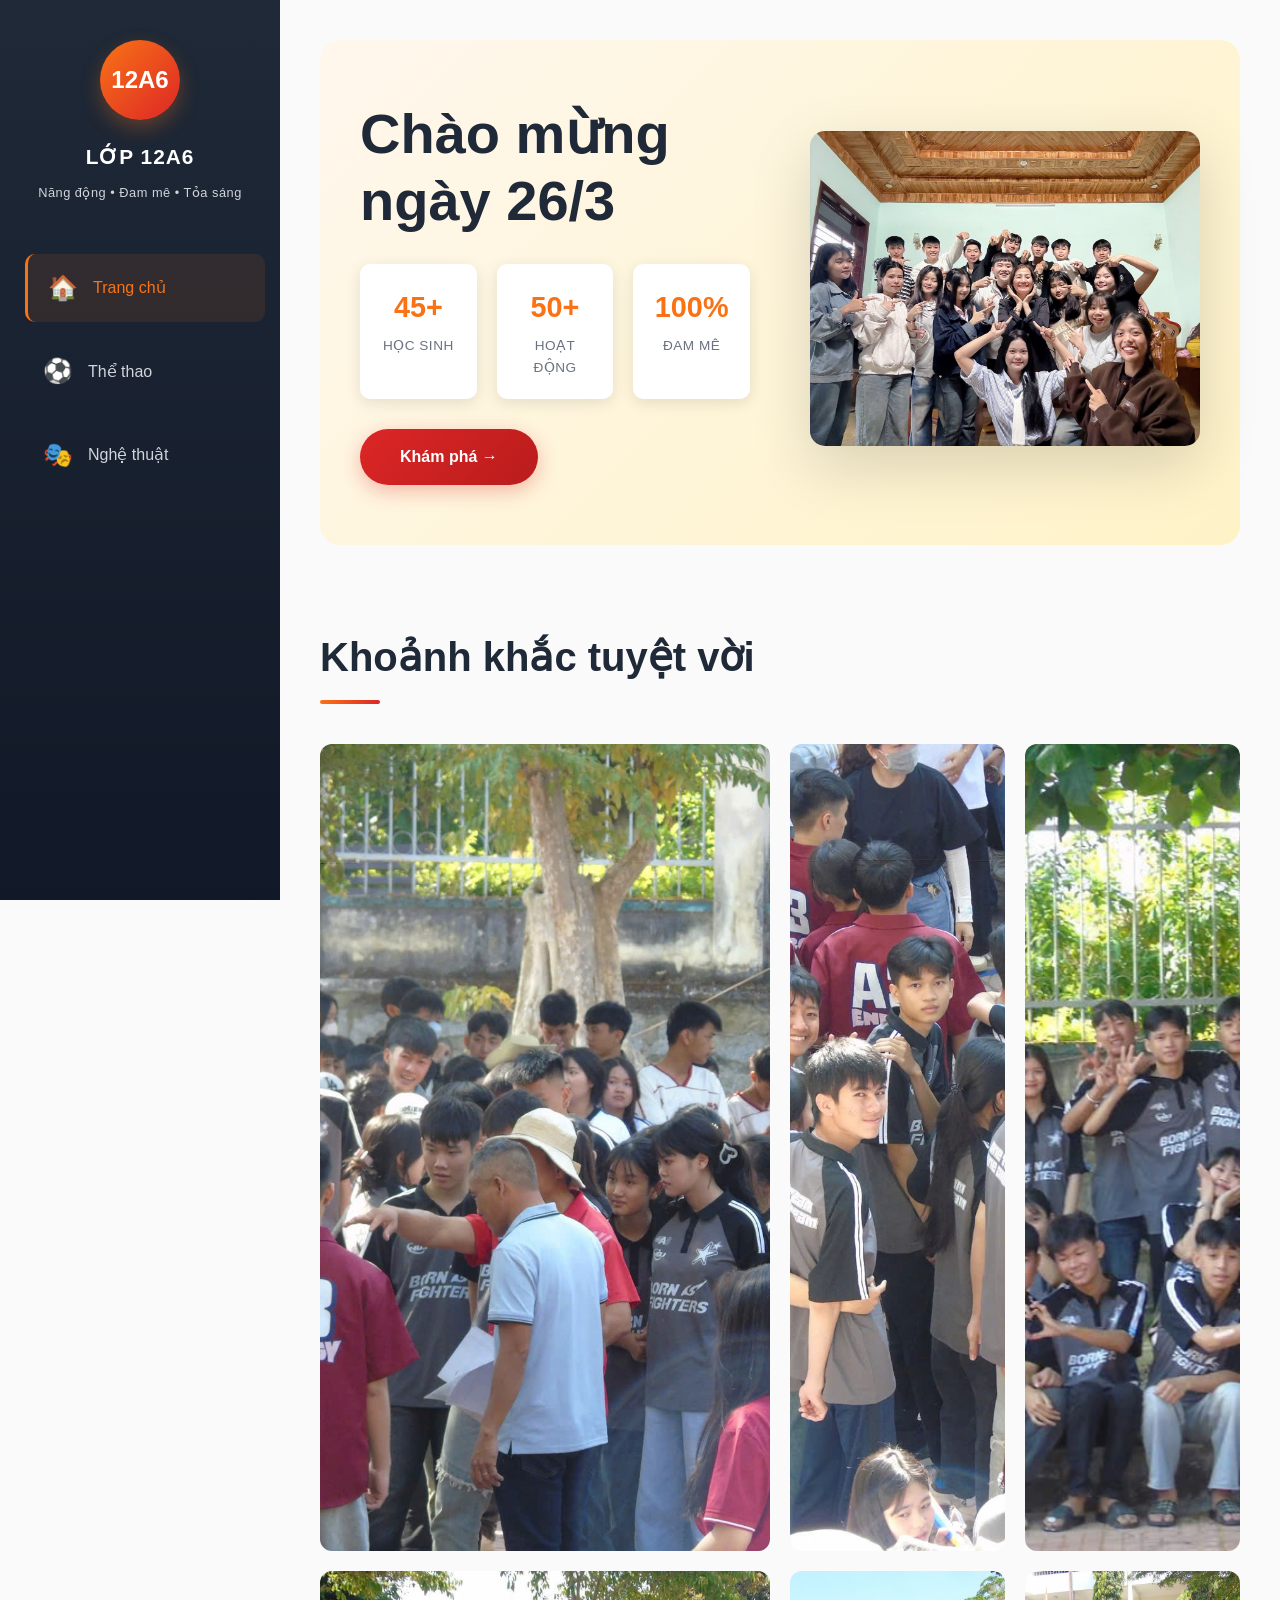
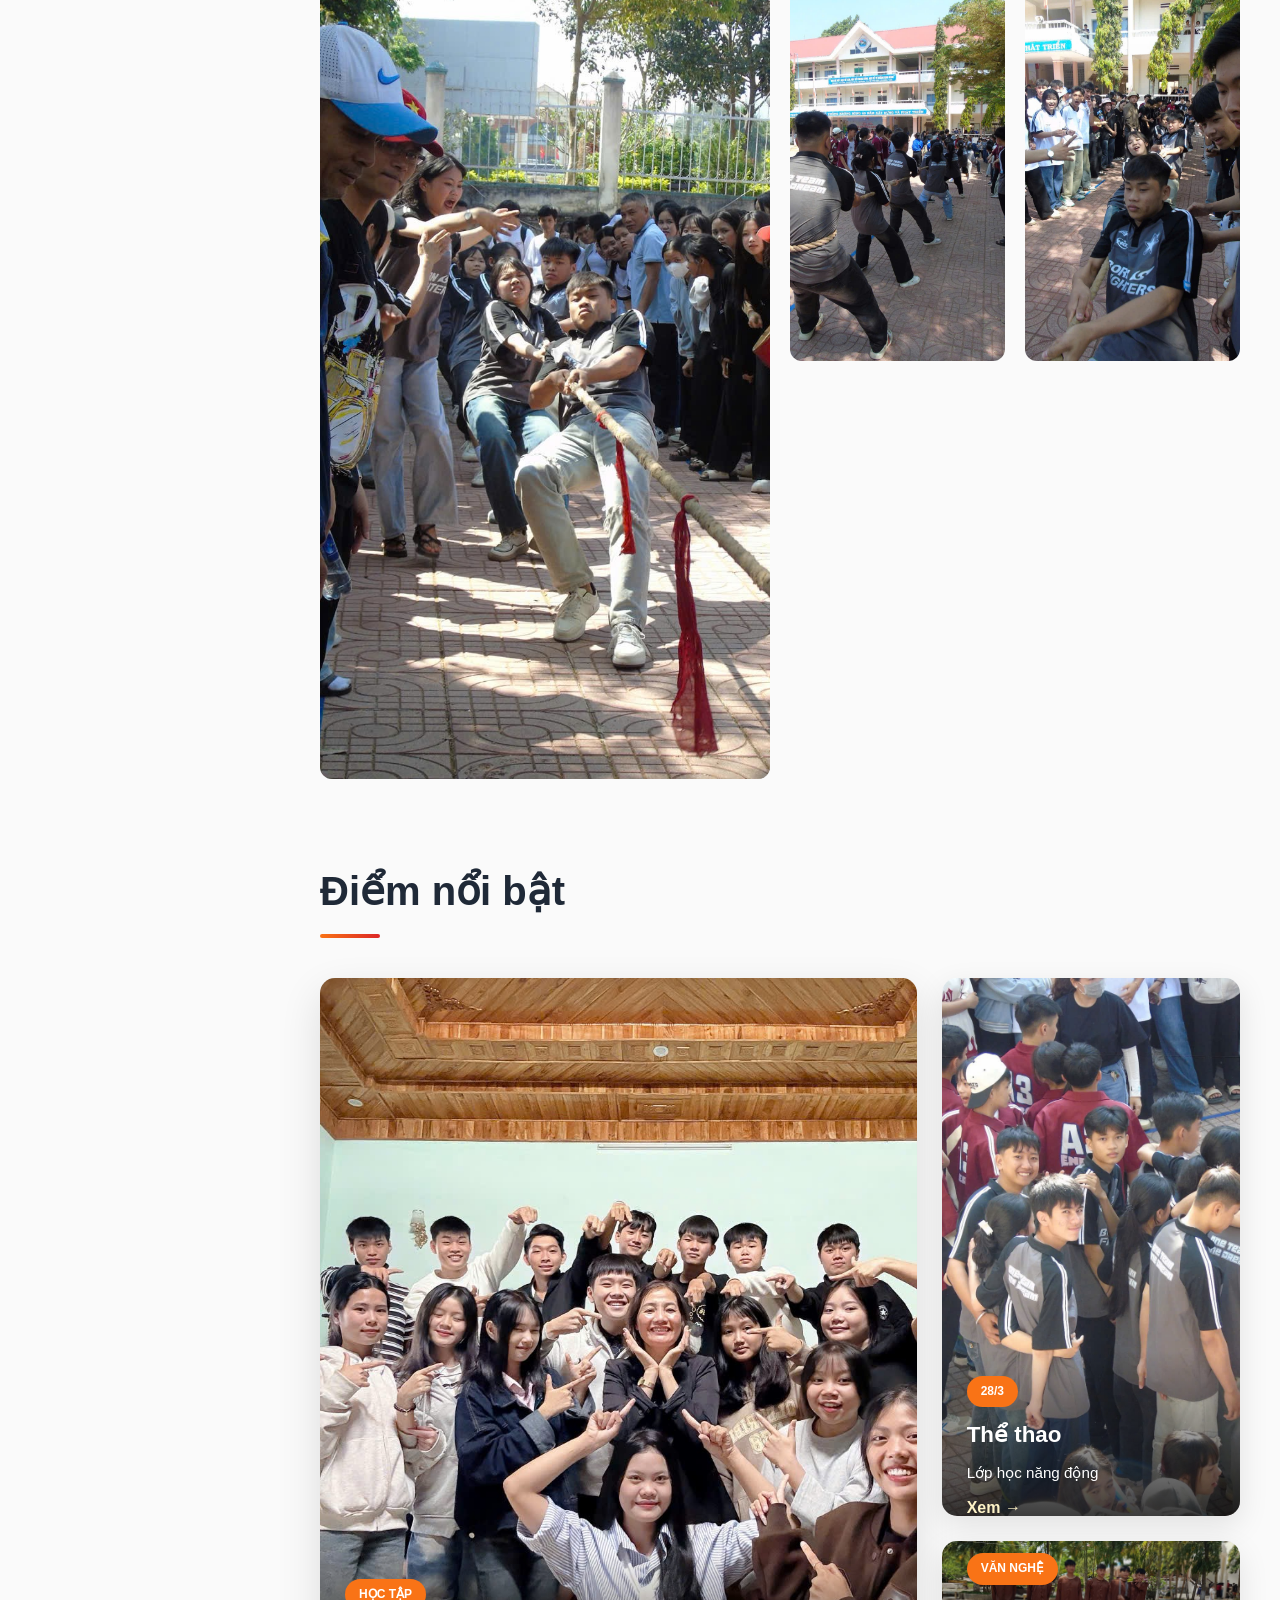
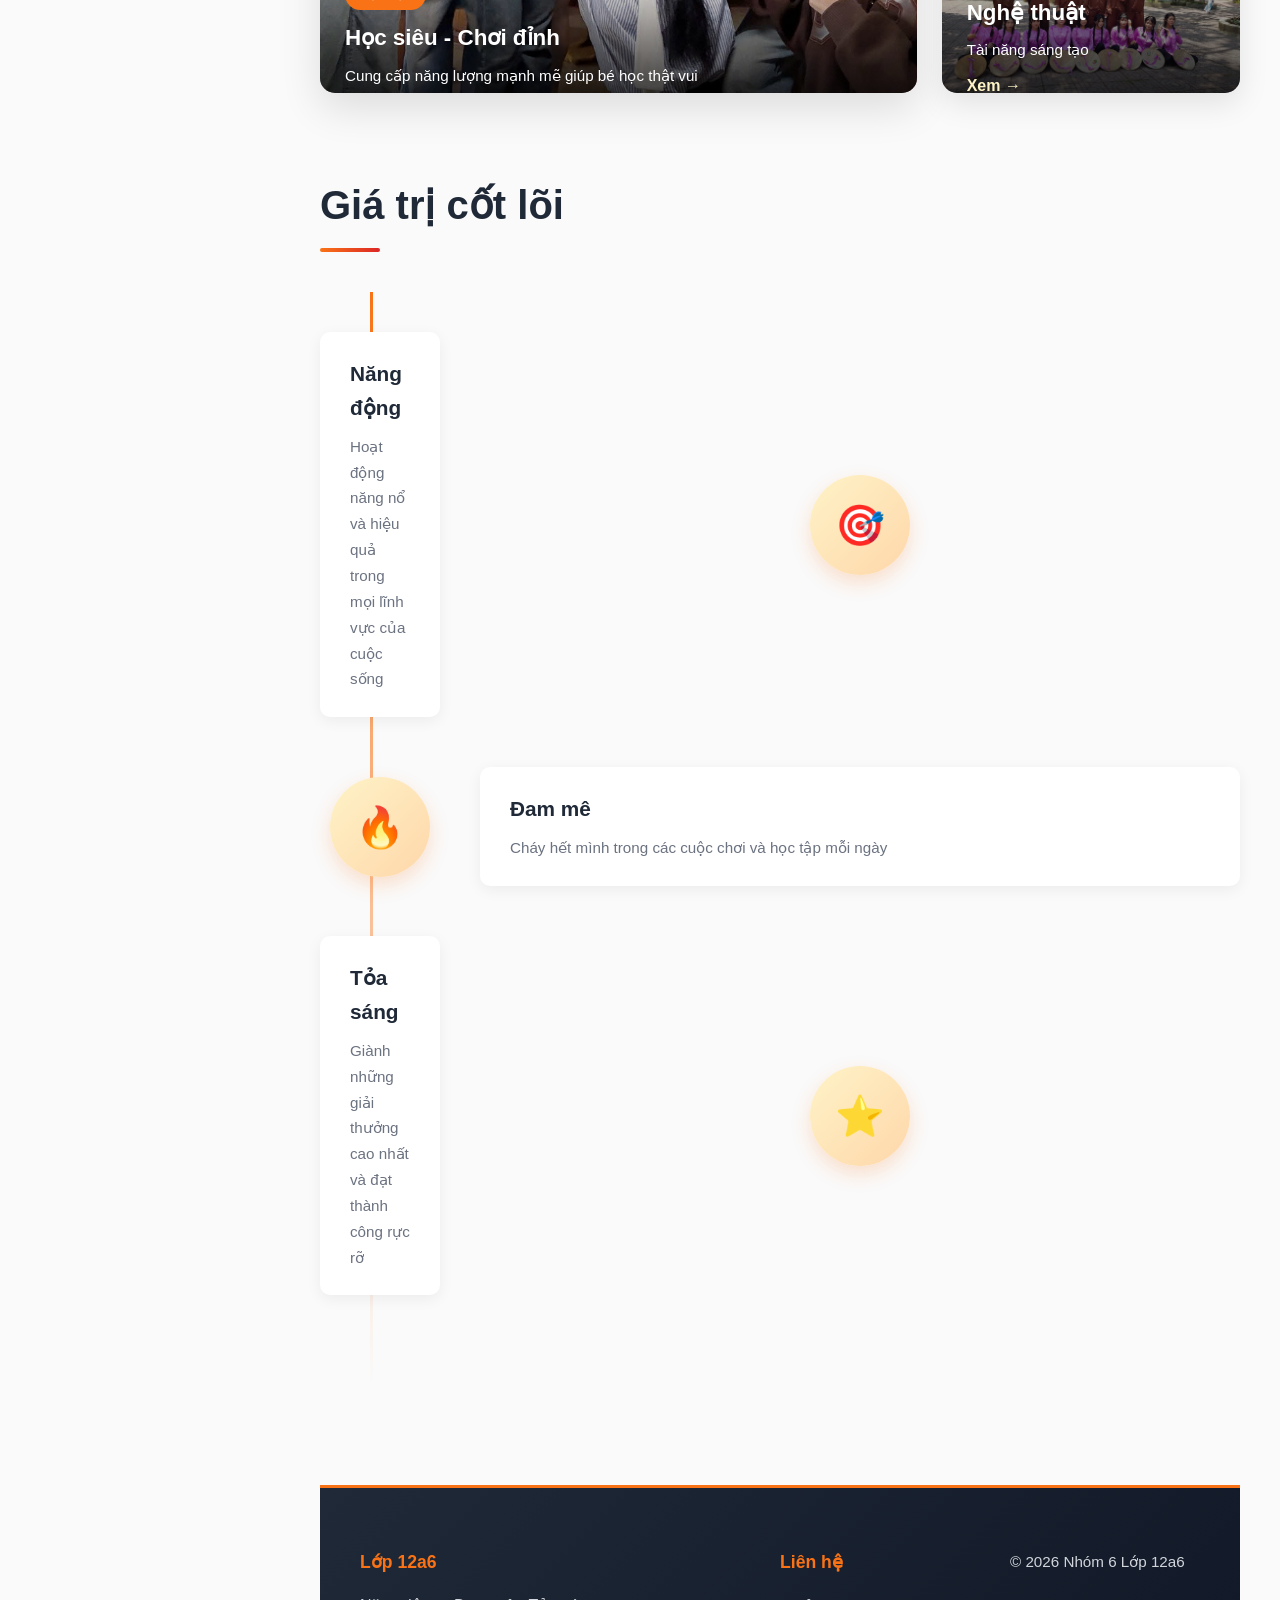
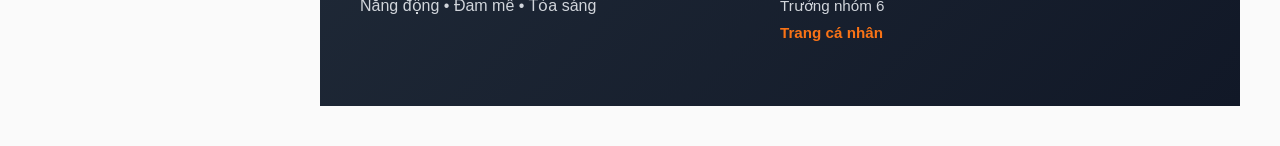
==== commit 0674b7a5: "Add files via upload" ====
--- a/index.html
+++ b/index.html
@@ -3,164 +3,180 @@
 <head>
     <meta charset="utf-8">
     <meta name="viewport" content="width=device-width, initial-scale=1.0">
-    <title>Trang chủ - Lớp 12a6 Nhóm 2</title>
+    <title>Trang chủ - Lớp 12a6</title>
     <link href="styles.css" rel="stylesheet" type="text/css">
 </head>
 <body>
-    <!-- Header with Logo -->
-    <header class="header">
-        <div class="header-content">
-            <div class="branding">
-                <h1 class="main-title">Lớp 12a6</h1>
-                <p class="subtitle">Năng động • Đam mê • Tỏa sáng</p>
+    <!-- Sidebar Navigation -->
+    <aside class="sidebar">
+        <div class="logo-section">
+            <div class="circle-logo">12A6</div>
+            <h1>LỚP 12A6</h1>
+            <p class="motto">Năng động • Đam mê • Tỏa sáng</p>
+        </div>
+        <nav class="side-nav">
+            <a href="index.html" class="nav-item active">
+                <span class="nav-icon">🏠</span>
+                <span>Trang chủ</span>
+            </a>
+            <a href="thethao.html" class="nav-item">
+                <span class="nav-icon">⚽</span>
+                <span>Thể thao</span>
+            </a>
+            <a href="nghethuat.html" class="nav-item">
+                <span class="nav-icon">🎭</span>
+                <span>Nghệ thuật</span>
+            </a>
+        </nav>
+    </aside>
+
+    <!-- Main Content -->
+    <main class="main-content">
+        <!-- Hero with Split Layout -->
+        <section class="hero-split">
+            <div class="hero-left">
+                <h2 class="hero-heading">Chào mừng<br>ngày 26/3</h2>
+                <div class="hero-stats">
+                    <div class="stat-box">
+                        <div class="stat-number">45+</div>
+                        <div class="stat-label">Học sinh</div>
+                    </div>
+                    <div class="stat-box">
+                        <div class="stat-number">50+</div>
+                        <div class="stat-label">Hoạt động</div>
+                    </div>
+                    <div class="stat-box">
+                        <div class="stat-number">100%</div>
+                        <div class="stat-label">Đam mê</div>
+                    </div>
+                </div>
+                <a href="#highlights" class="hero-btn">Khám phá →</a>
             </div>
-            <nav class="navbar">
-                <ul class="nav-menu">
-                    <li><a href="index.html" class="nav-link active">Trang chủ</a></li>
-                    <li><a href="thethao.html" class="nav-link">Thể thao</a></li>
-                    <li><a href="nghethuat.html" class="nav-link">Nghệ thuật</a></li>
-                </ul>
-            </nav>
-        </div>
-    </header>
+            <div class="hero-right">
+                <img src="anh9.jpg" alt="Hero Image" class="hero-img-large">
+            </div>
+        </section>
 
-    <!-- Hero Section with Image on Right -->
-    <section class="hero-section">
-        <div class="hero-content">
-            <h2 class="hero-title">Chào mừng ngày 26/3</h2>
-            <p class="hero-description">Lớp 12a6 - Năng động, Đam mê, Tỏa sáng</p>
-            <a href="#about" class="cta-button">Khám phá ngay</a>
-        </div>
-        <div class="hero-image">
-            <img src="anh9.jpg" alt="Lớp 12a6">
-        </div>
-    </section>
-
-    <!-- About Section -->
-    <section class="about-section" id="about">
-        <div class="container">
-            <h2 class="section-title">Về chúng tôi</h2>
-            <p class="section-description">Lớp 12a6 là một lớp học năng động, đầy sáng tạo và luôn nỗ lực hết mình trong mọi hoạt động</p>
-            
-            <div class="values-container">
-                <div class="value-item">
-                    <div class="value-number">01</div>
-                    <h3 class="value-title">Năng động</h3>
-                    <p class="value-text">Hoạt động năng nổ và hiệu quả trong mọi lĩnh vực</p>
-                    <div class="value-icon">🎯</div>
+        <!-- Masonry Gallery Section -->
+        <section class="masonry-section">
+            <h2 class="section-heading">Khoảnh khắc tuyệt vời</h2>
+            <div class="masonry-grid">
+                <div class="masonry-item size-2x1">
+                    <img src="anh1.jpg" alt="Gallery 1">
+                    <div class="masonry-overlay">Học tập</div>
                 </div>
-                <div class="value-item">
-                    <div class="value-number">02</div>
-                    <h3 class="value-title">Đam mê</h3>
-                    <p class="value-text">Cháy hết mình trong các cuộc chơi và học tập</p>
-                    <div class="value-icon">🔥</div>
+                <div class="masonry-item">
+                    <img src="anh2.jpg" alt="Gallery 2">
+                    <div class="masonry-overlay">Vui tươi</div>
                 </div>
-                <div class="value-item">
-                    <div class="value-number">03</div>
-                    <h3 class="value-title">Tỏa sáng</h3>
-                    <p class="value-text">Giành những giải thưởng cao nhất và thành công</p>
-                    <div class="value-icon">⭐</div>
+                <div class="masonry-item">
+                    <img src="anh4.jpg" alt="Gallery 3">
+                    <div class="masonry-overlay">Năng động</div>
+                </div>
+                <div class="masonry-item size-2x2">
+                    <img src="anh5.jpg" alt="Gallery 4">
+                    <div class="masonry-overlay">Đoàn kết</div>
+                </div>
+                <div class="masonry-item">
+                    <img src="anh6.jpg" alt="Gallery 5">
+                    <div class="masonry-overlay">Tài năng</div>
+                </div>
+                <div class="masonry-item">
+                    <img src="anh7.jpg" alt="Gallery 6">
+                    <div class="masonry-overlay">Sáng tạo</div>
                 </div>
             </div>
-        </div>
-    </section>
+        </section>
 
-    <!-- Activities Section -->
-    <section class="activities-section">
-        <div class="container">
-            <h2 class="section-title">Hoạt động nổi bật</h2>
+        <!-- Highlights with Cards -->
+        <section class="highlights-section" id="highlights">
+            <h2 class="section-heading">Điểm nổi bật</h2>
             
-            <div class="activity-grid">
-                <div class="activity-card featured">
-                    <div class="activity-image">
-                        <img src="anh9.jpg" alt="Học siêu">
-                        <span class="activity-tag">Học tập</span>
-                    </div>
-                    <div class="activity-info">
+            <div class="highlights-flex">
+                <div class="highlight-tall">
+                    <img src="anh9.jpg" alt="Featured">
+                    <div class="highlight-info">
+                        <span class="highlight-badge">Học tập</span>
                         <h3>Học siêu - Chơi đỉnh</h3>
                         <p>Cung cấp năng lượng mạnh mẽ giúp bé học thật vui</p>
                     </div>
                 </div>
 
-                <div class="activity-card">
-                    <div class="activity-image">
-                        <img src="anh2.jpg" alt="Thể thao">
-                        <span class="activity-tag">28/3</span>
-                    </div>
-                    <div class="activity-info">
-                        <h3>Hoạt động Thể thao</h3>
-                        <p>Lớp học năng động với tinh thần vui chơi</p>
-                        <a href="thethao.html" class="activity-link">Xem thêm →</a>
+                <div class="highlight-small">
+                    <img src="anh2.jpg" alt="Sports">
+                    <div class="highlight-info">
+                        <span class="highlight-badge">28/3</span>
+                        <h3>Thể thao</h3>
+                        <p>Lớp học năng động</p>
+                        <a href="thethao.html" class="see-more">Xem →</a>
                     </div>
                 </div>
 
-                <div class="activity-card">
-                    <div class="activity-image">
-                        <img src="anh8.jpg" alt="Nghệ thuật">
-                        <span class="activity-tag">Văn nghệ</span>
-                    </div>
-                    <div class="activity-info">
-                        <h3>Hoạt động Văn nghệ</h3>
-                        <p>Tài năng nghệ thuật của lớp 12a6</p>
-                        <a href="nghethuat.html" class="activity-link">Xem thêm →</a>
+                <div class="highlight-small">
+                    <img src="anh8.jpg" alt="Art">
+                    <div class="highlight-info">
+                        <span class="highlight-badge">Văn nghệ</span>
+                        <h3>Nghệ thuật</h3>
+                        <p>Tài năng sáng tạo</p>
+                        <a href="nghethuat.html" class="see-more">Xem →</a>
                     </div>
                 </div>
             </div>
-        </div>
-    </section>
+        </section>
 
-    <!-- Gallery Section -->
-    <section class="gallery-section">
-        <div class="container">
-            <h2 class="section-title">Khoảnh khắc lớp học</h2>
+        <!-- Values Timeline -->
+        <section class="values-timeline">
+            <h2 class="section-heading">Giá trị cốt lõi</h2>
             
-            <div class="gallery-grid">
-                <div class="gallery-item">
-                    <img src="anh1.jpg" alt="Ảnh 1">
-                    <div class="gallery-overlay"></div>
+            <div class="timeline">
+                <div class="timeline-item">
+                    <div class="timeline-marker">
+                        <div class="marker-circle">🎯</div>
+                    </div>
+                    <div class="timeline-content">
+                        <h3>Năng động</h3>
+                        <p>Hoạt động năng nổ và hiệu quả trong mọi lĩnh vực của cuộc sống</p>
+                    </div>
                 </div>
-                <div class="gallery-item">
-                    <img src="anh2.jpg" alt="Ảnh 2">
-                    <div class="gallery-overlay"></div>
+
+                <div class="timeline-item">
+                    <div class="timeline-marker">
+                        <div class="marker-circle">🔥</div>
+                    </div>
+                    <div class="timeline-content">
+                        <h3>Đam mê</h3>
+                        <p>Cháy hết mình trong các cuộc chơi và học tập mỗi ngày</p>
+                    </div>
                 </div>
-                <div class="gallery-item">
-                    <img src="anh4.jpg" alt="Ảnh 4">
-                    <div class="gallery-overlay"></div>
-                </div>
-                <div class="gallery-item">
-                    <img src="anh5.jpg" alt="Ảnh 5">
-                    <div class="gallery-overlay"></div>
-                </div>
-                <div class="gallery-item">
-                    <img src="anh6.jpg" alt="Ảnh 6">
-                    <div class="gallery-overlay"></div>
-                </div>
-                <div class="gallery-item">
-                    <img src="anh7.jpg" alt="Ảnh 7">
-                    <div class="gallery-overlay"></div>
+
+                <div class="timeline-item">
+                    <div class="timeline-marker">
+                        <div class="marker-circle">⭐</div>
+                    </div>
+                    <div class="timeline-content">
+                        <h3>Tỏa sáng</h3>
+                        <p>Giành những giải thưởng cao nhất và đạt thành công rực rỡ</p>
+                    </div>
                 </div>
             </div>
-        </div>
-    </section>
+        </section>
 
-    <!-- Footer -->
-    <footer class="footer">
-        <div class="container">
-            <div class="footer-grid">
-                <div class="footer-column">
-                    <h4>Liên hệ</h4>
+        <!-- Footer -->
+        <footer class="footer-modern">
+            <div class="footer-split">
+                <div class="footer-left">
+                    <h4>Lớp 12a6</h4>
+                    <p>Năng động • Đam mê • Tỏa sáng</p>
+                </div>
+                <div class="footer-center">
+                    <h5>Liên hệ</h5>
                     <p>Trưởng nhóm 6<br><a href="https://www.facebook.com/bich.ngoc.300158">Trang cá nhân</a></p>
                 </div>
-                <div class="footer-column">
-                    <h4>Về lớp</h4>
-                    <p>Lớp 12a6 - Năng động, Đam mê, Tỏa sáng</p>
-                </div>
-                <div class="footer-column">
-                    <h4>Bản quyền</h4>
+                <div class="footer-right">
                     <p>&copy; 2026 Nhóm 6 Lớp 12a6</p>
                 </div>
             </div>
-        </div>
-    </footer>
+        </footer>
+    </main>
 </body>
 </html>
--- a/styles.css
+++ b/styles.css
@@ -1,523 +1,677 @@
-/* ===== RESET & GLOBAL ===== */
+/* ===== RESET & VARIABLES ===== */
 * {
     margin: 0;
     padding: 0;
     box-sizing: border-box;
 }
 
+:root {
+    --primary: #f97316;
+    --secondary: #1e40af;
+    --accent: #dc2626;
+    --light: #fef3c7;
+    --dark: #1f2937;
+    --border: #e5e7eb;
+}
+
 html {
     scroll-behavior: smooth;
 }
 
 body {
-    font-family: 'Segoe UI', Tahoma, Geneva, Verdana, sans-serif;
-    background-color: #fafbfc;
+    font-family: 'Poppins', 'Segoe UI', sans-serif;
+    background: #fafafa;
     color: #1f2937;
     line-height: 1.6;
-}
-
-.container {
-    max-width: 1200px;
-    margin: 0 auto;
-    padding: 0 20px;
-}
-
-/* ===== HEADER ===== */
-.header {
-    background: linear-gradient(180deg, #ffffff 0%, #f3f4f6 100%);
-    padding: 20px 0;
-    box-shadow: 0 1px 3px rgba(0, 0, 0, 0.05);
-    position: sticky;
+    display: flex;
+}
+
+/* ===== SIDEBAR NAVIGATION ===== */
+.sidebar {
+    position: fixed;
+    left: 0;
     top: 0;
-    z-index: 100;
-    border-bottom: 1px solid #e5e7eb;
-}
-
-.header-content {
-    max-width: 1200px;
-    margin: 0 auto;
-    padding: 0 20px;
+    width: 280px;
+    height: 100vh;
+    background: linear-gradient(180deg, #1f2937 0%, #111827 100%);
+    color: white;
+    padding: 40px 20px;
+    z-index: 1000;
+    overflow-y: auto;
+}
+
+.logo-section {
+    text-align: center;
+    margin-bottom: 50px;
+}
+
+.circle-logo {
+    width: 80px;
+    height: 80px;
+    background: linear-gradient(135deg, #f97316 0%, #dc2626 100%);
+    border-radius: 50%;
+    margin: 0 auto 20px;
     display: flex;
-    justify-content: space-between;
     align-items: center;
-    gap: 40px;
-}
-
-.branding {
-    flex-shrink: 0;
-}
-
-.main-title {
+    justify-content: center;
+    font-size: 1.5rem;
+    font-weight: 800;
+    color: white;
+    box-shadow: 0 8px 20px rgba(249, 115, 22, 0.3);
+}
+
+.logo-section h1 {
+    font-size: 1.3rem;
+    margin-bottom: 10px;
+    font-weight: 700;
+    letter-spacing: 1px;
+}
+
+.motto {
+    font-size: 0.8rem;
+    color: #d1d5db;
+    letter-spacing: 0.5px;
+}
+
+.side-nav {
+    display: flex;
+    flex-direction: column;
+    gap: 15px;
+}
+
+.nav-item {
+    display: flex;
+    align-items: center;
+    gap: 15px;
+    padding: 15px 20px;
+    color: #d1d5db;
+    text-decoration: none;
+    border-radius: 10px;
+    transition: all 0.3s ease;
+    border-left: 3px solid transparent;
+}
+
+.nav-item:hover,
+.nav-item.active {
+    background: rgba(249, 115, 22, 0.1);
+    color: #f97316;
+    border-left-color: #f97316;
+    transform: translateX(5px);
+}
+
+.nav-icon {
+    font-size: 1.5rem;
+}
+
+/* ===== MAIN CONTENT ===== */
+.main-content {
+    margin-left: 280px;
+    flex: 1;
+    padding: 40px;
+}
+
+/* ===== HERO SPLIT ===== */
+.hero-split {
+    display: grid;
+    grid-template-columns: 1fr 1fr;
+    gap: 60px;
+    align-items: center;
+    margin-bottom: 80px;
+    padding: 60px 40px;
+    background: linear-gradient(135deg, #fff7ed 0%, #fef3c7 100%);
+    border-radius: 20px;
+}
+
+.hero-left {
+    animation: slideInLeft 0.8s ease;
+}
+
+.hero-heading {
+    font-size: 3.5rem;
+    font-weight: 800;
+    color: #1f2937;
+    margin-bottom: 30px;
+    line-height: 1.2;
+}
+
+.hero-stats {
+    display: flex;
+    gap: 20px;
+    margin-bottom: 30px;
+}
+
+.stat-box {
+    background: white;
+    padding: 20px;
+    border-radius: 10px;
+    text-align: center;
+    box-shadow: 0 4px 15px rgba(0, 0, 0, 0.1);
+    flex: 1;
+}
+
+.stat-number {
     font-size: 1.8rem;
     font-weight: 800;
-    color: #065f46;
+    color: #f97316;
     margin-bottom: 5px;
-    letter-spacing: -0.5px;
-}
-
-.subtitle {
+}
+
+.stat-label {
     font-size: 0.85rem;
     color: #6b7280;
-    font-weight: 500;
-    letter-spacing: 1px;
     text-transform: uppercase;
-    margin: 0;
-}
-
-.navbar {
-    flex-grow: 1;
-    text-align: right;
-}
-
-.nav-menu {
-    display: flex;
-    list-style: none;
-    gap: 40px;
-    justify-content: flex-end;
-}
-
-.nav-link {
+    letter-spacing: 0.5px;
+}
+
+.hero-btn {
+    display: inline-block;
+    padding: 15px 40px;
+    background: linear-gradient(135deg, #dc2626 0%, #b91c1c 100%);
+    color: white;
+    border-radius: 50px;
     text-decoration: none;
+    font-weight: 700;
+    transition: all 0.3s ease;
+    box-shadow: 0 6px 20px rgba(220, 38, 38, 0.3);
+}
+
+.hero-btn:hover {
+    transform: translateY(-3px);
+    box-shadow: 0 10px 30px rgba(220, 38, 38, 0.4);
+}
+
+.hero-right {
+    animation: slideInRight 0.8s ease;
+}
+
+.hero-img-large {
+    width: 100%;
+    border-radius: 15px;
+    box-shadow: 0 20px 60px rgba(0, 0, 0, 0.15);
+    transition: transform 0.4s ease;
+}
+
+.hero-right:hover .hero-img-large {
+    transform: scale(1.05);
+}
+
+@keyframes slideInLeft {
+    from { opacity: 0; transform: translateX(-50px); }
+    to { opacity: 1; transform: translateX(0); }
+}
+
+@keyframes slideInRight {
+    from { opacity: 0; transform: translateX(50px); }
+    to { opacity: 1; transform: translateX(0); }
+}
+
+/* ===== MASONRY SECTION ===== */
+.masonry-section {
+    margin-bottom: 80px;
+}
+
+.section-heading {
+    font-size: 2.5rem;
+    font-weight: 800;
     color: #1f2937;
-    font-weight: 500;
-    font-size: 0.95rem;
+    margin-bottom: 40px;
     position: relative;
-    transition: color 0.3s ease;
-}
-
-.nav-link::after {
+    padding-bottom: 15px;
+}
+
+.section-heading::after {
     content: '';
     position: absolute;
-    bottom: -5px;
+    bottom: 0;
     left: 0;
-    width: 0;
-    height: 2px;
-    background: linear-gradient(90deg, #10b981, #059669);
-    transition: width 0.3s ease;
-}
-
-.nav-link:hover::after,
-.nav-link.active::after {
-    width: 100%;
-}
-
-.nav-link:hover,
-.nav-link.active {
-    color: #059669;
-}
-
-/* ===== HERO SECTION ===== */
-.hero-section {
+    width: 60px;
+    height: 4px;
+    background: linear-gradient(90deg, #f97316, #dc2626);
+    border-radius: 2px;
+}
+
+.masonry-grid {
     display: grid;
-    grid-template-columns: 1fr 1fr;
-    align-items: center;
-    gap: 60px;
-    padding: 100px 20px;
-    background: linear-gradient(135deg, #f9fafb 0%, #f3f4f6 100%);
-}
-
-.hero-content {
-    animation: slideInLeft 0.8s ease;
-}
-
-.hero-title {
-    font-size: clamp(2.5rem, 5vw, 3.5rem);
-    color: #065f46;
-    margin-bottom: 20px;
-    font-weight: 800;
-    line-height: 1.2;
-}
-
-.hero-description {
-    font-size: 1.1rem;
-    color: #4b5563;
-    margin-bottom: 30px;
-    line-height: 1.8;
-}
-
-.cta-button {
-    display: inline-block;
-    padding: 14px 40px;
-    background: linear-gradient(135deg, #059669 0%, #047857 100%);
-    color: white;
-    text-decoration: none;
-    border-radius: 6px;
-    font-weight: 600;
-    transition: all 0.3s ease;
-    box-shadow: 0 4px 15px rgba(5, 150, 105, 0.2);
-}
-
-.cta-button:hover {
-    transform: translateY(-2px);
-    box-shadow: 0 6px 25px rgba(5, 150, 105, 0.3);
-}
-
-.hero-image {
+    grid-template-columns: repeat(4, 1fr);
+    gap: 20px;
+    auto-rows: 200px;
+}
+
+.masonry-item {
     position: relative;
-    animation: slideInRight 0.8s ease;
-}
-
-.hero-image img {
-    width: 100%;
-    height: auto;
-    border-radius: 12px;
-    box-shadow: 0 20px 50px rgba(0, 0, 0, 0.1);
-    transition: transform 0.4s ease;
-}
-
-.hero-image:hover img {
-    transform: scale(1.02);
-}
-
-@keyframes slideInLeft {
-    from {
-        opacity: 0;
-        transform: translateX(-40px);
-    }
-    to {
-        opacity: 1;
-        transform: translateX(0);
-    }
-}
-
-@keyframes slideInRight {
-    from {
-        opacity: 0;
-        transform: translateX(40px);
-    }
-    to {
-        opacity: 1;
-        transform: translateX(0);
-    }
-}
-
-/* ===== ABOUT SECTION ===== */
-.about-section {
-    padding: 100px 20px;
-    background: #ffffff;
-}
-
-.section-title {
-    font-size: 2.5rem;
-    color: #065f46;
-    text-align: center;
-    margin-bottom: 20px;
-    font-weight: 800;
-}
-
-.section-description {
-    text-align: center;
-    font-size: 1.1rem;
-    color: #6b7280;
-    margin-bottom: 60px;
-    max-width: 600px;
-    margin-left: auto;
-    margin-right: auto;
-}
-
-.values-container {
-    display: grid;
-    grid-template-columns: repeat(auto-fit, minmax(300px, 1fr));
-    gap: 40px;
-}
-
-.value-item {
-    padding: 40px 30px;
-    background: linear-gradient(135deg, #f0fdf4 0%, #f3f4f6 100%);
-    border-radius: 12px;
-    border-left: 4px solid #10b981;
-    text-align: center;
-    transition: all 0.3s ease;
-    position: relative;
-}
-
-.value-item:hover {
-    transform: translateY(-8px);
-    box-shadow: 0 12px 30px rgba(5, 150, 105, 0.12);
-}
-
-.value-number {
-    font-size: 2.5rem;
-    font-weight: 800;
-    color: #d1fae5;
-    margin-bottom: 15px;
-}
-
-.value-title {
-    font-size: 1.3rem;
-    color: #059669;
-    margin-bottom: 15px;
-    font-weight: 700;
-}
-
-.value-text {
-    color: #4b5563;
-    font-size: 0.95rem;
-    line-height: 1.7;
-    margin-bottom: 20px;
-}
-
-.value-icon {
-    font-size: 2.5rem;
-    display: inline-block;
-    animation: float 3s ease-in-out infinite;
-}
-
-@keyframes float {
-    0%, 100% { transform: translateY(0); }
-    50% { transform: translateY(-12px); }
-}
-
-/* ===== ACTIVITIES SECTION ===== */
-.activities-section {
-    padding: 100px 20px;
-    background: linear-gradient(135deg, #f9fafb 0%, #f3f4f6 100%);
-}
-
-.activity-grid {
-    display: grid;
-    grid-template-columns: repeat(auto-fit, minmax(320px, 1fr));
-    gap: 30px;
-}
-
-.activity-card {
-    background: white;
     border-radius: 12px;
     overflow: hidden;
-    box-shadow: 0 2px 8px rgba(0, 0, 0, 0.06);
+    cursor: pointer;
     transition: all 0.4s ease;
-    display: flex;
-    flex-direction: column;
-}
-
-.activity-card:hover {
-    transform: translateY(-8px);
-    box-shadow: 0 12px 30px rgba(0, 0, 0, 0.12);
-}
-
-.activity-card.featured {
-    grid-column: span 1;
-    border-top: 4px solid #10b981;
-}
-
-.activity-image {
-    position: relative;
-    overflow: hidden;
-    height: 240px;
-}
-
-.activity-image img {
+}
+
+.masonry-item.size-2x1 {
+    grid-column: span 2;
+    grid-row: span 1;
+}
+
+.masonry-item.size-2x2 {
+    grid-column: span 2;
+    grid-row: span 2;
+}
+
+.masonry-item img {
     width: 100%;
     height: 100%;
     object-fit: cover;
     transition: transform 0.4s ease;
 }
 
-.activity-card:hover .activity-image img {
+.masonry-item:hover img {
+    transform: scale(1.15) rotate(3deg);
+}
+
+.masonry-overlay {
+    position: absolute;
+    bottom: 0;
+    left: 0;
+    right: 0;
+    background: linear-gradient(180deg, transparent 0%, rgba(0, 0, 0, 0.8) 100%);
+    color: white;
+    padding: 20px;
+    font-weight: 700;
+    transform: translateY(100%);
+    transition: transform 0.4s ease;
+    font-size: 1.1rem;
+}
+
+.masonry-item:hover .masonry-overlay {
+    transform: translateY(0);
+}
+
+/* ===== HIGHLIGHTS SECTION ===== */
+.highlights-section {
+    margin-bottom: 80px;
+}
+
+.highlights-flex {
+    display: grid;
+    grid-template-columns: 2fr 1fr;
+    gap: 25px;
+    grid-template-rows: auto auto;
+}
+
+.highlight-tall {
+    grid-column: 1 / 2;
+    grid-row: 1 / 3;
+    position: relative;
+    border-radius: 15px;
+    overflow: hidden;
+    box-shadow: 0 15px 40px rgba(0, 0, 0, 0.12);
+}
+
+.highlight-tall img {
+    width: 100%;
+    height: 100%;
+    object-fit: cover;
+    transition: transform 0.4s ease;
+}
+
+.highlight-tall:hover img {
     transform: scale(1.08);
 }
 
-.activity-tag {
+.highlight-small {
+    position: relative;
+    border-radius: 15px;
+    overflow: hidden;
+    box-shadow: 0 10px 30px rgba(0, 0, 0, 0.1);
+}
+
+.highlight-small img {
+    width: 100%;
+    height: 100%;
+    object-fit: cover;
+}
+
+.highlight-info {
     position: absolute;
-    top: 15px;
-    right: 15px;
-    background: #10b981;
+    bottom: 0;
+    left: 0;
+    right: 0;
+    background: linear-gradient(180deg, transparent 0%, rgba(0, 0, 0, 0.9) 100%);
+    color: white;
+    padding: 25px;
+    transform: translateY(30px);
+    transition: transform 0.4s ease;
+}
+
+.highlight-tall:hover .highlight-info,
+.highlight-small:hover .highlight-info {
+    transform: translateY(0);
+}
+
+.highlight-badge {
+    display: inline-block;
+    background: #f97316;
     color: white;
     padding: 6px 14px;
     border-radius: 20px;
     font-size: 0.75rem;
     font-weight: 700;
     text-transform: uppercase;
-    letter-spacing: 0.5px;
-}
-
-.activity-info {
-    padding: 25px;
-    flex-grow: 1;
+    margin-bottom: 10px;
+}
+
+.highlight-info h3 {
+    font-size: 1.4rem;
+    margin-bottom: 8px;
+}
+
+.highlight-info p {
+    font-size: 0.95rem;
+    margin-bottom: 10px;
+}
+
+.see-more {
+    display: inline-block;
+    color: #fef3c7;
+    text-decoration: none;
+    font-weight: 700;
+    transition: color 0.3s ease;
+}
+
+.see-more:hover {
+    color: #f97316;
+}
+
+/* ===== VALUES TIMELINE ===== */
+.values-timeline {
+    margin-bottom: 80px;
+}
+
+.timeline {
+    position: relative;
+    padding: 40px 0;
+}
+
+.timeline::before {
+    content: '';
+    position: absolute;
+    left: 50px;
+    top: 0;
+    bottom: 0;
+    width: 3px;
+    background: linear-gradient(180deg, #f97316 0%, transparent 100%);
+}
+
+.timeline-item {
+    display: grid;
+    grid-template-columns: 120px 1fr;
+    gap: 40px;
+    margin-bottom: 50px;
+    position: relative;
+}
+
+.timeline-item:nth-child(odd) {
+    grid-template-columns: 1fr 120px;
+    direction: rtl;
+}
+
+.timeline-item:nth-child(odd) .timeline-content {
+    direction: ltr;
+}
+
+.timeline-marker {
     display: flex;
-    flex-direction: column;
-}
-
-.activity-info h3 {
-    color: #065f46;
-    font-size: 1.2rem;
-    margin-bottom: 12px;
-    font-weight: 700;
-}
-
-.activity-info p {
+    justify-content: center;
+    align-items: center;
+}
+
+.marker-circle {
+    width: 100px;
+    height: 100px;
+    background: linear-gradient(135deg, #fef3c7 0%, #fed7aa 100%);
+    border-radius: 50%;
+    display: flex;
+    align-items: center;
+    justify-content: center;
+    font-size: 2.5rem;
+    box-shadow: 0 8px 20px rgba(249, 115, 22, 0.2);
+}
+
+.timeline-content {
+    background: white;
+    padding: 25px 30px;
+    border-radius: 10px;
+    box-shadow: 0 4px 15px rgba(0, 0, 0, 0.06);
+}
+
+.timeline-content h3 {
+    color: #1f2937;
+    font-size: 1.3rem;
+    margin-bottom: 10px;
+}
+
+.timeline-content p {
     color: #6b7280;
     font-size: 0.95rem;
-    line-height: 1.6;
-    flex-grow: 1;
+    line-height: 1.7;
+}
+
+/* ===== FOOTER ===== */
+.footer-modern {
+    background: linear-gradient(135deg, #1f2937 0%, #111827 100%);
+    color: white;
+    padding: 60px 40px;
+    margin-top: 100px;
+    border-top: 3px solid #f97316;
+}
+
+.footer-split {
+    display: grid;
+    grid-template-columns: 2fr 1fr 1fr;
+    gap: 40px;
+    max-width: 1200px;
+}
+
+.footer-left h4,
+.footer-center h5 {
+    color: #f97316;
     margin-bottom: 15px;
-}
-
-.activity-link {
-    color: #059669;
-    text-decoration: none;
-    font-weight: 600;
-    font-size: 0.9rem;
-    transition: color 0.3s ease;
-    align-self: flex-start;
-}
-
-.activity-link:hover {
-    color: #047857;
-}
-
-/* ===== GALLERY SECTION ===== */
-.gallery-section {
-    padding: 100px 20px;
-    background: #ffffff;
-}
-
-.gallery-grid {
-    display: grid;
-    grid-template-columns: repeat(auto-fit, minmax(250px, 1fr));
-    gap: 20px;
-}
-
-.gallery-item {
-    position: relative;
-    overflow: hidden;
-    border-radius: 10px;
-    aspect-ratio: 1;
-    box-shadow: 0 4px 12px rgba(0, 0, 0, 0.08);
-    transition: all 0.4s ease;
-    cursor: pointer;
-}
-
-.gallery-item img {
-    width: 100%;
-    height: 100%;
-    object-fit: cover;
-    transition: transform 0.4s ease;
-}
-
-.gallery-item:hover img {
-    transform: scale(1.1) rotate(2deg);
-}
-
-.gallery-overlay {
-    position: absolute;
-    top: 0;
-    left: 0;
-    right: 0;
-    bottom: 0;
-    background: rgba(5, 150, 105, 0);
-    transition: background 0.4s ease;
-}
-
-.gallery-item:hover .gallery-overlay {
-    background: rgba(5, 150, 105, 0.2);
-}
-
-/* ===== FOOTER ===== */
-.footer {
-    background: linear-gradient(135deg, #1f2937 0%, #111827 100%);
-    color: #f3f4f6;
-    padding: 60px 20px 30px;
-}
-
-.footer-grid {
-    display: grid;
-    grid-template-columns: repeat(auto-fit, minmax(250px, 1fr));
-    gap: 40px;
-    margin-bottom: 30px;
-}
-
-.footer-column h4 {
-    color: #10b981;
+    font-size: 1.1rem;
+}
+
+.footer-left p {
     font-size: 1rem;
-    margin-bottom: 15px;
-    font-weight: 700;
-    text-transform: uppercase;
-    letter-spacing: 1px;
-}
-
-.footer-column p {
+    color: #d1d5db;
+    line-height: 1.8;
+}
+
+.footer-center p,
+.footer-right p {
     color: #d1d5db;
     font-size: 0.95rem;
     line-height: 1.8;
 }
 
-.footer-column a {
-    color: #10b981;
+.footer-center a {
+    color: #f97316;
     text-decoration: none;
     font-weight: 600;
     transition: color 0.3s ease;
 }
 
-.footer-column a:hover {
-    color: #6ee7b7;
+.footer-center a:hover {
+    color: #fed7aa;
 }
 
 /* ===== RESPONSIVE ===== */
+@media (max-width: 1200px) {
+    .sidebar {
+        width: 240px;
+    }
+
+    .main-content {
+        margin-left: 240px;
+        padding: 30px;
+    }
+
+    .hero-split {
+        grid-template-columns: 1fr;
+        padding: 40px;
+        gap: 40px;
+    }
+
+    .hero-heading {
+        font-size: 2.5rem;
+    }
+
+    .hero-stats {
+        flex-direction: column;
+    }
+
+    .masonry-grid {
+        grid-template-columns: repeat(3, 1fr);
+        auto-rows: 180px;
+    }
+
+    .masonry-item.size-2x2 {
+        grid-column: span 1;
+        grid-row: span 2;
+    }
+}
+
 @media (max-width: 768px) {
-    .header-content {
+    body {
         flex-direction: column;
+    }
+
+    .sidebar {
+        position: static;
+        width: 100%;
+        height: auto;
+        padding: 20px;
+        border-bottom: 1px solid var(--border);
+    }
+
+    .logo-section {
+        margin-bottom: 20px;
+    }
+
+    .side-nav {
+        flex-direction: row;
+        gap: 10px;
+    }
+
+    .nav-item {
+        flex: 1;
+        justify-content: center;
+        flex-direction: column;
+        padding: 12px 10px;
+    }
+
+    .main-content {
+        margin-left: 0;
+        padding: 20px;
+    }
+
+    .hero-split {
+        padding: 30px 20px;
+    }
+
+    .hero-heading {
+        font-size: 2rem;
+    }
+
+    .section-heading {
+        font-size: 2rem;
+    }
+
+    .masonry-grid {
+        grid-template-columns: repeat(2, 1fr);
+        auto-rows: 150px;
+        gap: 15px;
+    }
+
+    .highlights-flex {
+        grid-template-columns: 1fr;
+        grid-template-rows: auto auto auto;
+    }
+
+    .highlight-tall {
+        grid-column: 1 / 2;
+        grid-row: 1 / 2;
+        height: 250px;
+    }
+
+    .highlight-small {
+        height: 200px;
+    }
+
+    .timeline::before {
+        left: 30px;
+    }
+
+    .timeline-item,
+    .timeline-item:nth-child(odd) {
+        grid-template-columns: 70px 1fr;
         gap: 20px;
-    }
-
-    .navbar {
-        text-align: center;
-    }
-
-    .nav-menu {
-        justify-content: center;
-        gap: 20px;
-        flex-direction: column;
-    }
-
-    .hero-section {
+        direction: ltr;
+    }
+
+    .timeline-item:nth-child(odd) .timeline-content {
+        direction: ltr;
+    }
+
+    .marker-circle {
+        width: 70px;
+        height: 70px;
+        font-size: 1.8rem;
+    }
+
+    .footer-split {
         grid-template-columns: 1fr;
-        padding: 60px 20px;
-        gap: 40px;
-    }
-
-    .hero-title {
-        font-size: 2rem;
-    }
-
-    .about-section,
-    .activities-section,
-    .gallery-section {
-        padding: 60px 20px;
-    }
-
-    .section-title {
-        font-size: 2rem;
-    }
-
-    .activity-grid {
+        gap: 25px;
+    }
+}
+
+@media (max-width: 480px) {
+    .hero-heading {
+        font-size: 1.8rem;
+    }
+
+    .section-heading {
+        font-size: 1.5rem;
+    }
+
+    .stat-box {
+        padding: 15px;
+    }
+
+    .stat-number {
+        font-size: 1.5rem;
+    }
+
+    .masonry-grid {
         grid-template-columns: 1fr;
-    }
-
-    .footer-grid {
-        gap: 30px;
-    }
-}
-
-@media (max-width: 480px) {
-    .main-title {
+        auto-rows: 200px;
+    }
+
+    .masonry-item.size-2x1,
+    .masonry-item.size-2x2 {
+        grid-column: span 1;
+        grid-row: span 1;
+    }
+
+    .timeline-item {
+        grid-template-columns: 60px 1fr;
+        gap: 15px;
+        margin-bottom: 35px;
+    }
+
+    .timeline::before {
+        left: 20px;
+    }
+
+    .marker-circle {
+        width: 60px;
+        height: 60px;
         font-size: 1.5rem;
     }
-
-    .hero-title {
-        font-size: 1.5rem;
-    }
-
-    .section-title {
-        font-size: 1.5rem;
-    }
-
-    .nav-menu {
-        gap: 15px;
-    }
-
-    .gallery-grid {
-        grid-template-columns: repeat(2, 1fr);
-        gap: 15px;
-    }
 }
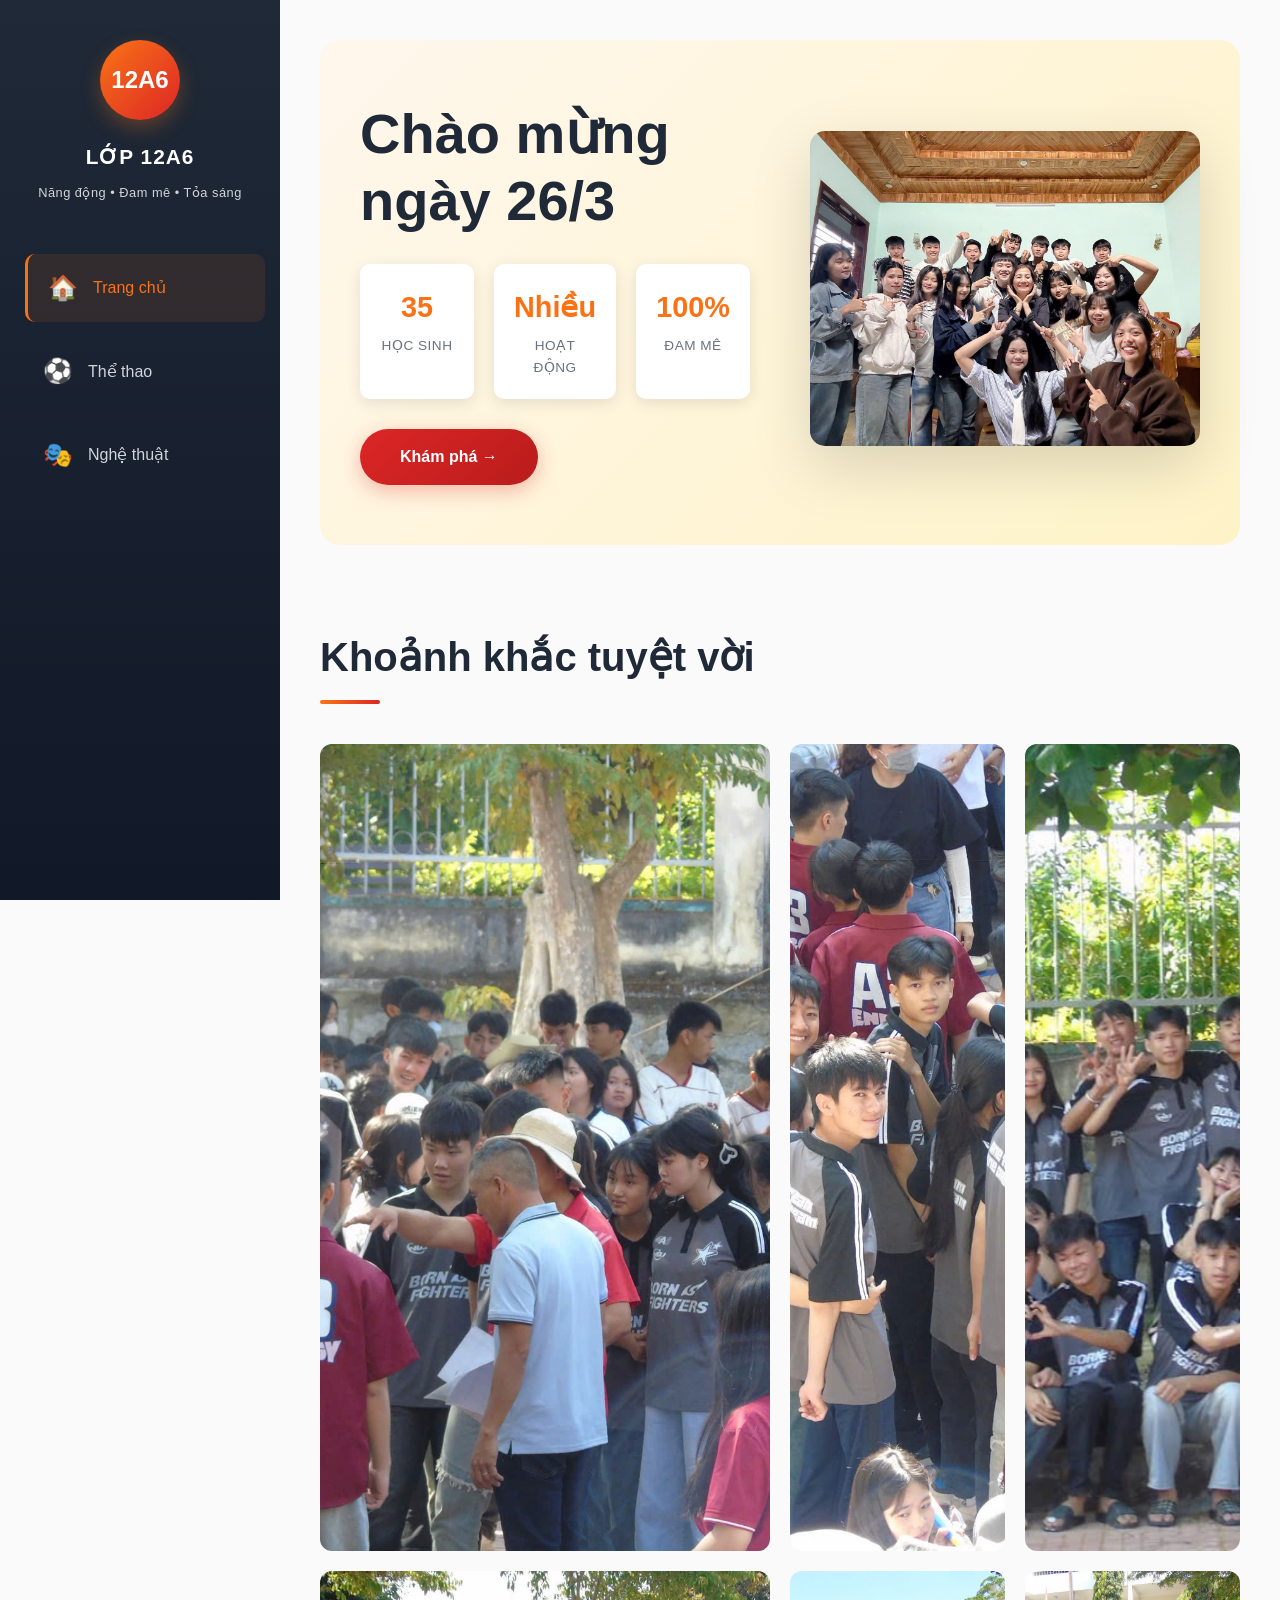
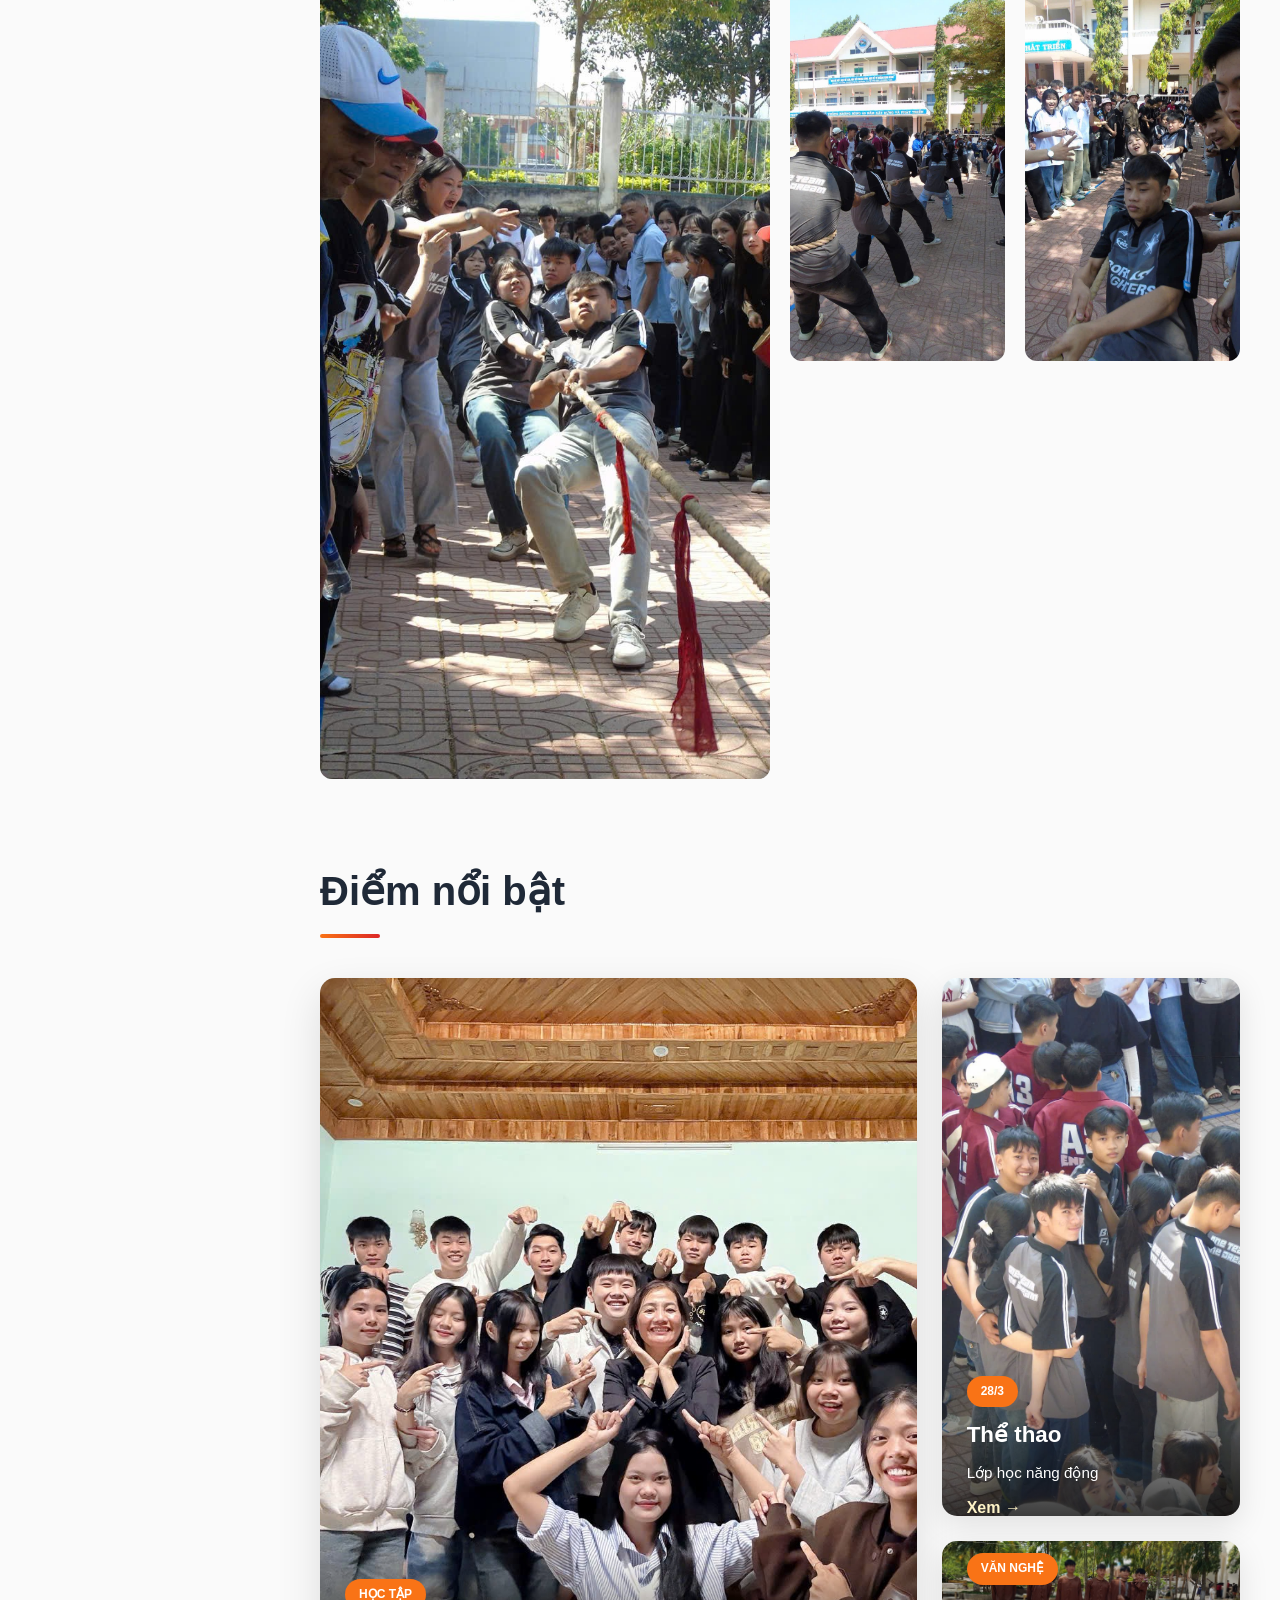
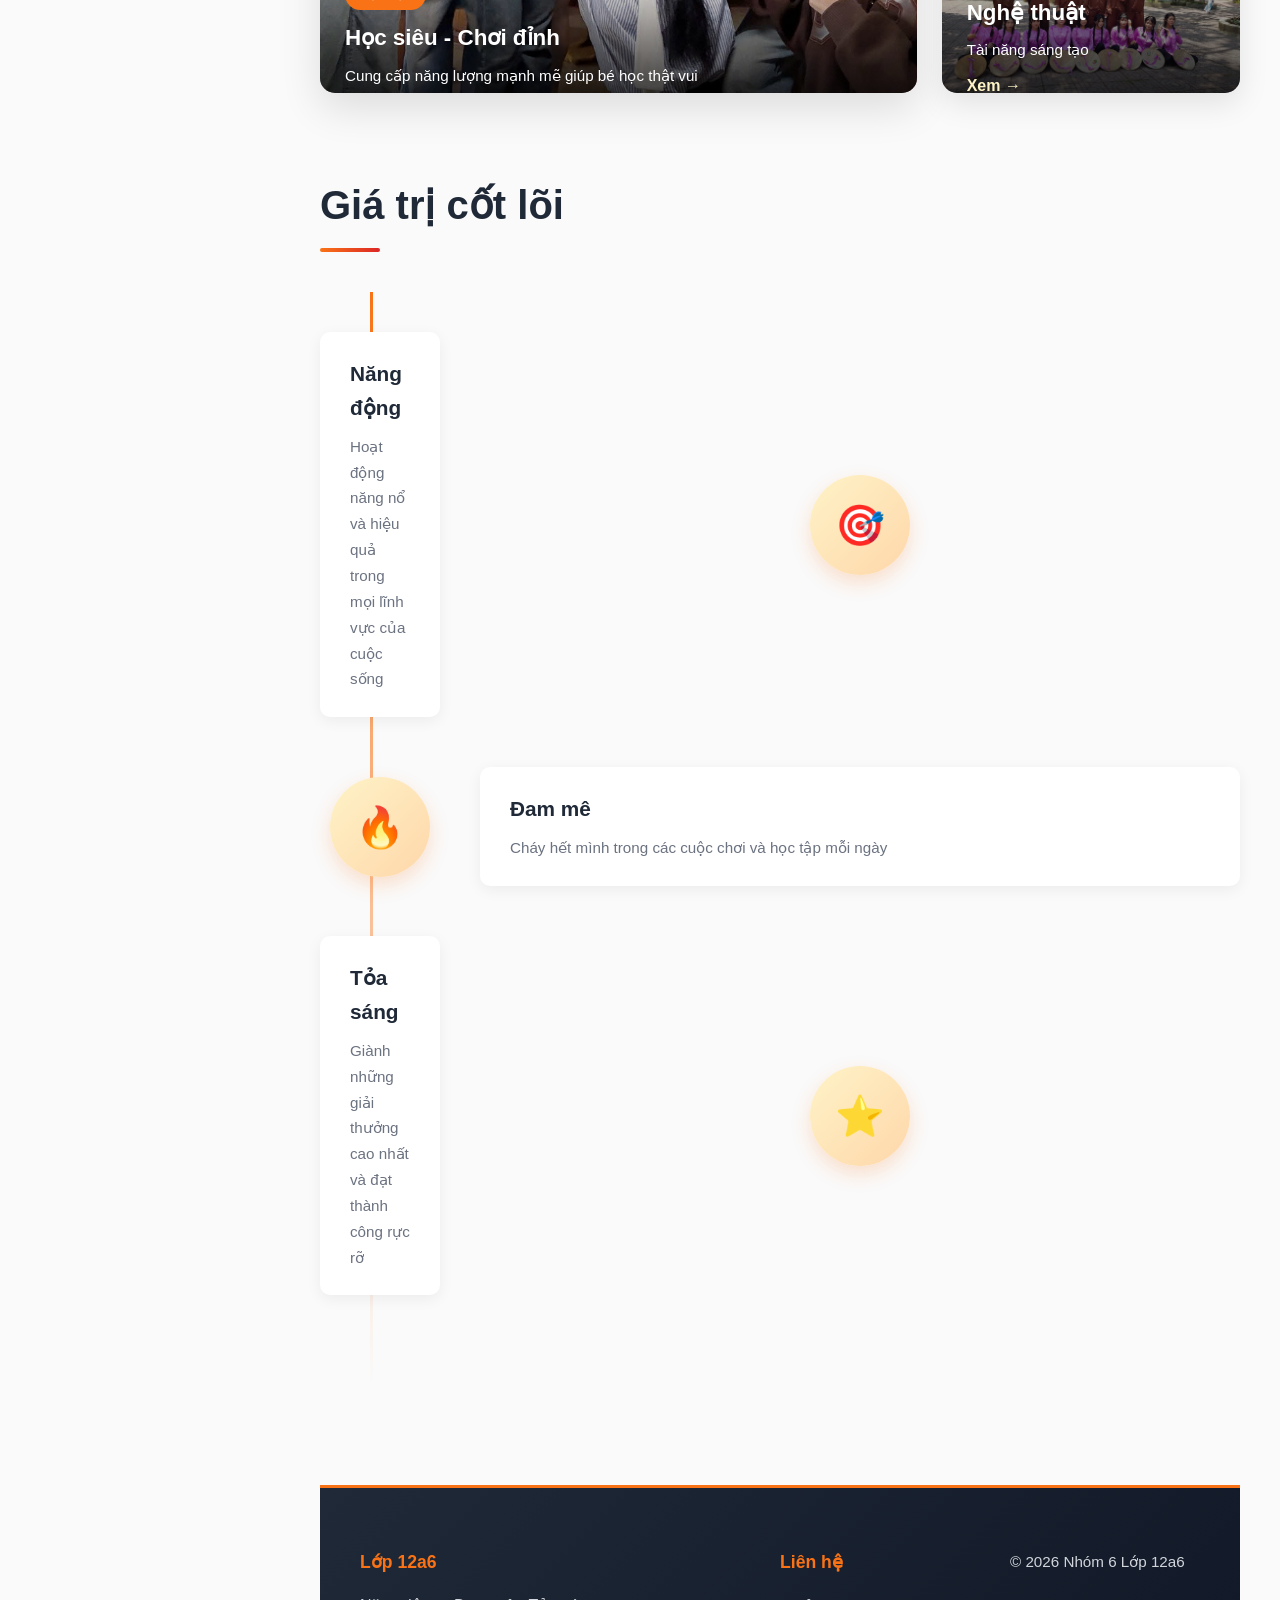
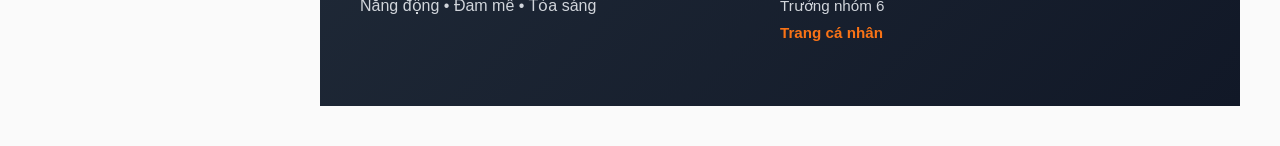
==== commit 3c63878a: "Update statistics and overlay text in index.html" ====
--- a/index.html
+++ b/index.html
@@ -38,11 +38,11 @@
                 <h2 class="hero-heading">Chào mừng<br>ngày 26/3</h2>
                 <div class="hero-stats">
                     <div class="stat-box">
-                        <div class="stat-number">45+</div>
+                        <div class="stat-number">35</div>
                         <div class="stat-label">Học sinh</div>
                     </div>
                     <div class="stat-box">
-                        <div class="stat-number">50+</div>
+                        <div class="stat-number">Nhiều</div>
                         <div class="stat-label">Hoạt động</div>
                     </div>
                     <div class="stat-box">
@@ -63,7 +63,7 @@
             <div class="masonry-grid">
                 <div class="masonry-item size-2x1">
                     <img src="anh1.jpg" alt="Gallery 1">
-                    <div class="masonry-overlay">Học tập</div>
+                    <div class="masonry-overlay">Bàn luận</div>
                 </div>
                 <div class="masonry-item">
                     <img src="anh2.jpg" alt="Gallery 2">
@@ -179,4 +179,4 @@
         </footer>
     </main>
 </body>
-</html>+</html>
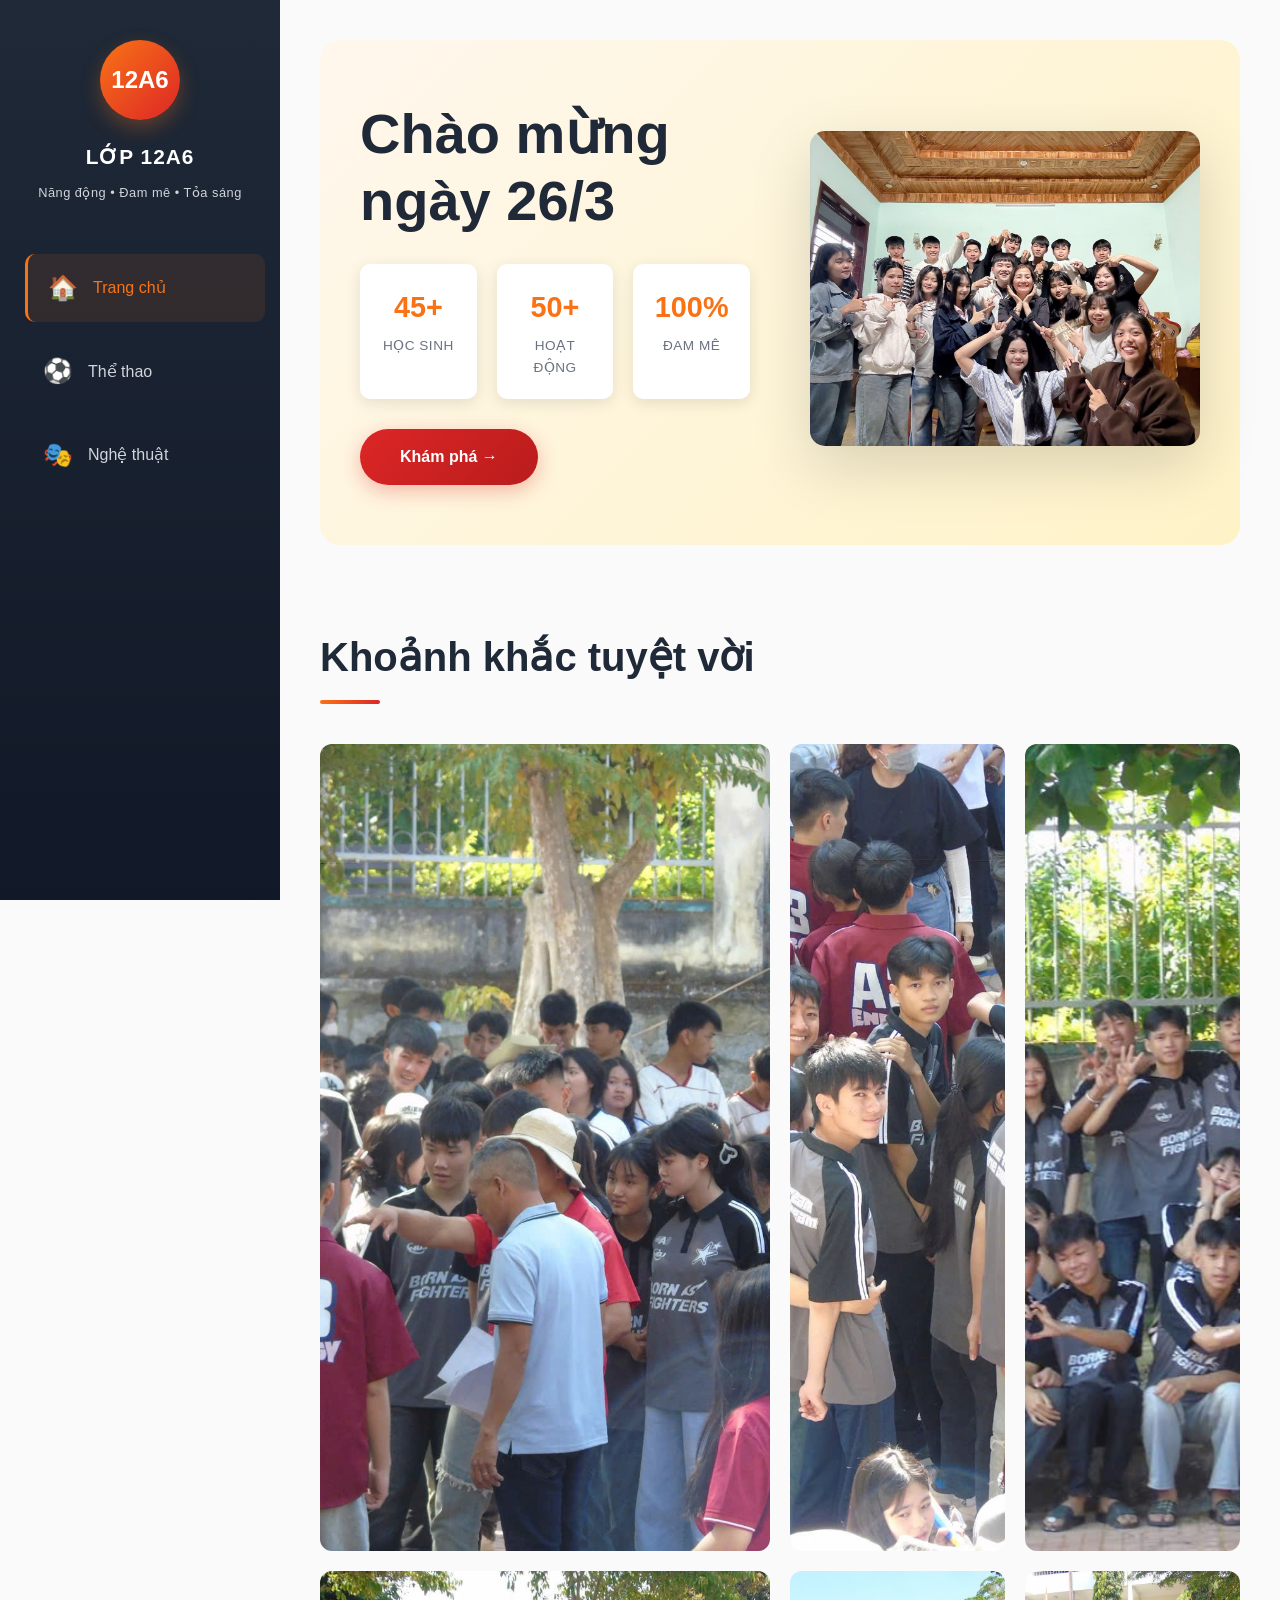
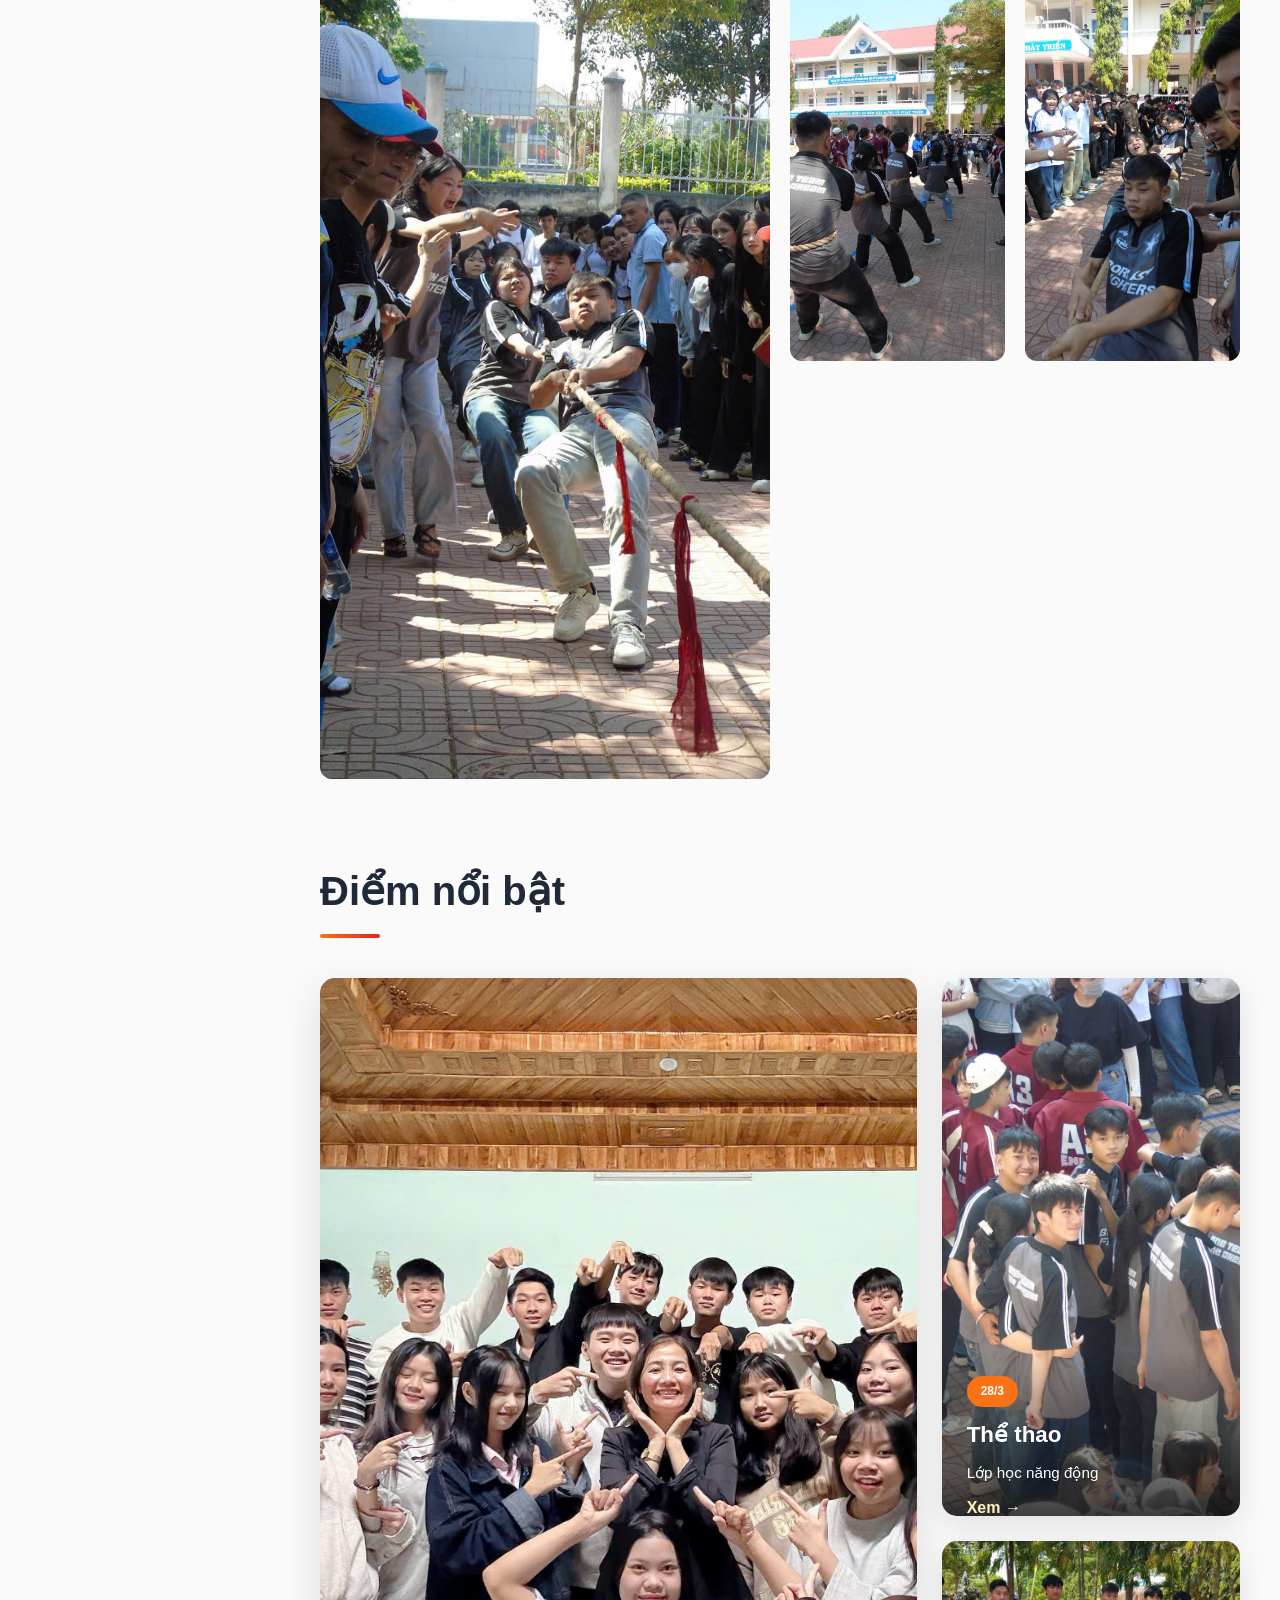
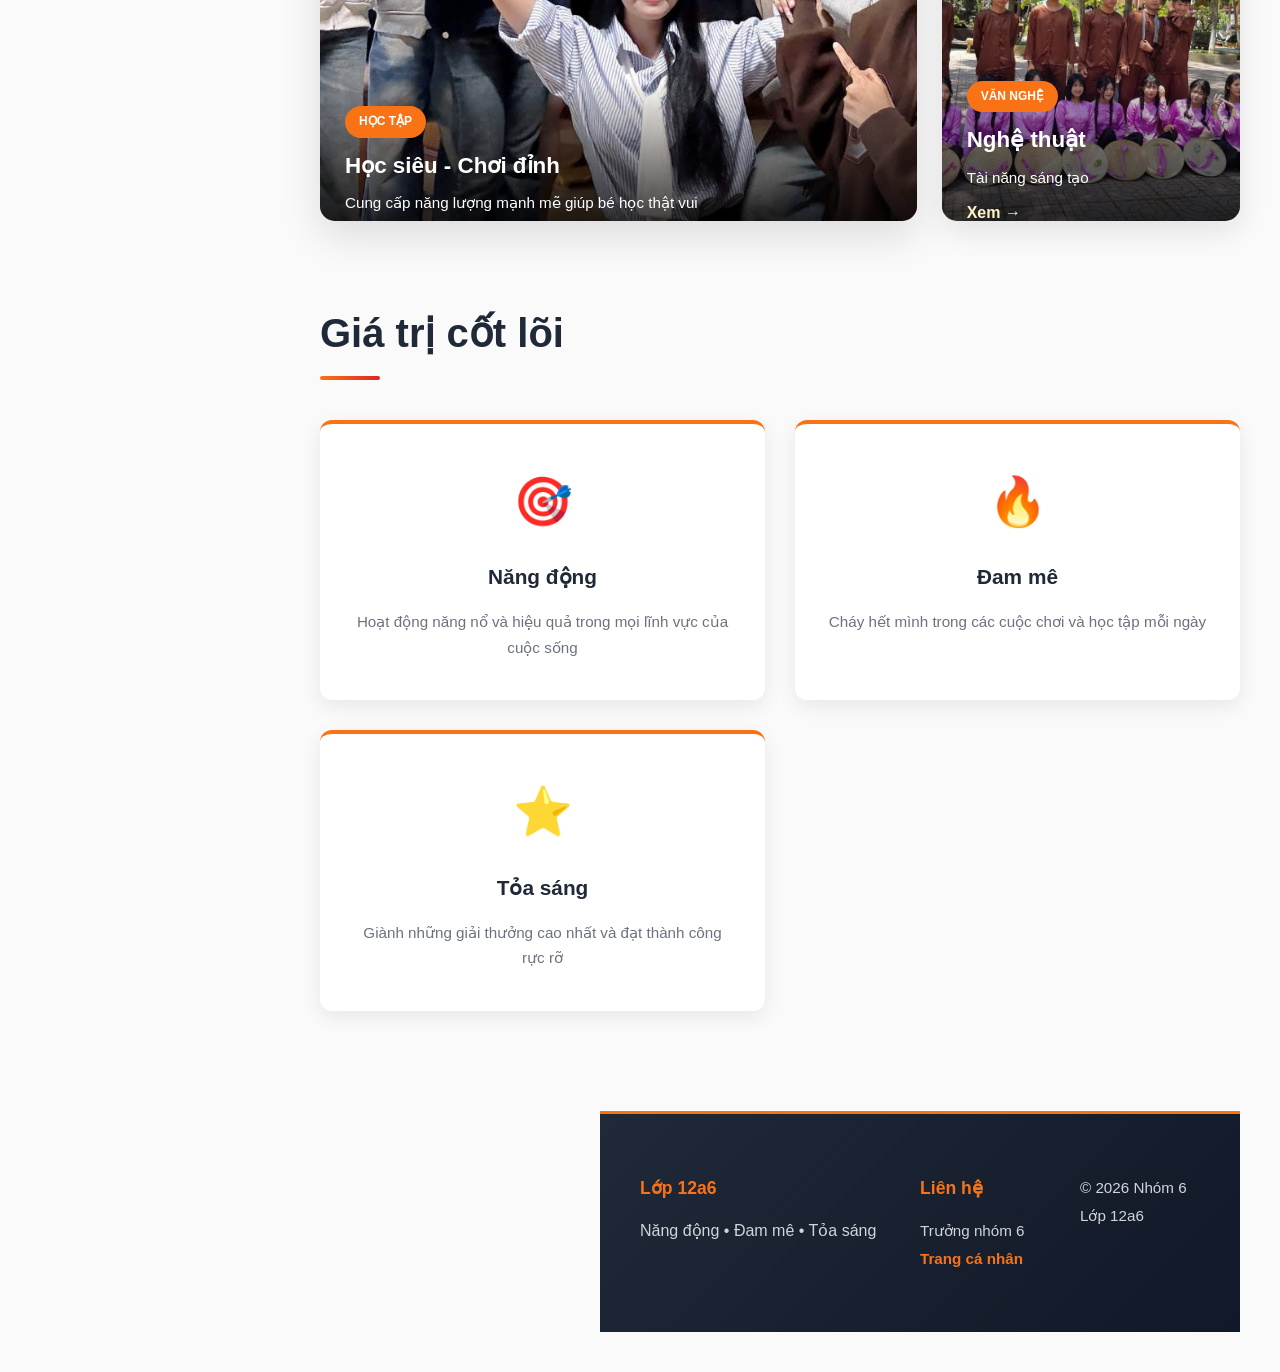
==== commit 3474027e: "Add files via upload" ====
--- a/index.html
+++ b/index.html
@@ -38,11 +38,11 @@
                 <h2 class="hero-heading">Chào mừng<br>ngày 26/3</h2>
                 <div class="hero-stats">
                     <div class="stat-box">
-                        <div class="stat-number">35</div>
+                        <div class="stat-number">45+</div>
                         <div class="stat-label">Học sinh</div>
                     </div>
                     <div class="stat-box">
-                        <div class="stat-number">Nhiều</div>
+                        <div class="stat-number">50+</div>
                         <div class="stat-label">Hoạt động</div>
                     </div>
                     <div class="stat-box">
@@ -63,7 +63,7 @@
             <div class="masonry-grid">
                 <div class="masonry-item size-2x1">
                     <img src="anh1.jpg" alt="Gallery 1">
-                    <div class="masonry-overlay">Bàn luận</div>
+                    <div class="masonry-overlay">Học tập</div>
                 </div>
                 <div class="masonry-item">
                     <img src="anh2.jpg" alt="Gallery 2">
@@ -124,39 +124,27 @@
             </div>
         </section>
 
-        <!-- Values Timeline -->
-        <section class="values-timeline">
+        <!-- Values Section - FIXED FOR DESKTOP & MOBILE -->
+        <section class="values-section">
             <h2 class="section-heading">Giá trị cốt lõi</h2>
             
-            <div class="timeline">
-                <div class="timeline-item">
-                    <div class="timeline-marker">
-                        <div class="marker-circle">🎯</div>
-                    </div>
-                    <div class="timeline-content">
-                        <h3>Năng động</h3>
-                        <p>Hoạt động năng nổ và hiệu quả trong mọi lĩnh vực của cuộc sống</p>
-                    </div>
+            <div class="values-grid">
+                <div class="value-item">
+                    <div class="value-icon">🎯</div>
+                    <h3>Năng động</h3>
+                    <p>Hoạt động năng nổ và hiệu quả trong mọi lĩnh vực của cuộc sống</p>
                 </div>
 
-                <div class="timeline-item">
-                    <div class="timeline-marker">
-                        <div class="marker-circle">🔥</div>
-                    </div>
-                    <div class="timeline-content">
-                        <h3>Đam mê</h3>
-                        <p>Cháy hết mình trong các cuộc chơi và học tập mỗi ngày</p>
-                    </div>
+                <div class="value-item">
+                    <div class="value-icon">🔥</div>
+                    <h3>Đam mê</h3>
+                    <p>Cháy hết mình trong các cuộc chơi và học tập mỗi ngày</p>
                 </div>
 
-                <div class="timeline-item">
-                    <div class="timeline-marker">
-                        <div class="marker-circle">⭐</div>
-                    </div>
-                    <div class="timeline-content">
-                        <h3>Tỏa sáng</h3>
-                        <p>Giành những giải thưởng cao nhất và đạt thành công rực rỡ</p>
-                    </div>
+                <div class="value-item">
+                    <div class="value-icon">⭐</div>
+                    <h3>Tỏa sáng</h3>
+                    <p>Giành những giải thưởng cao nhất và đạt thành công rực rỡ</p>
                 </div>
             </div>
         </section>
@@ -179,4 +167,4 @@
         </footer>
     </main>
 </body>
-</html>
+</html>
--- a/styles.css
+++ b/styles.css
@@ -24,6 +24,7 @@
     color: #1f2937;
     line-height: 1.6;
     display: flex;
+    flex-wrap: wrap;
 }
 
 /* ===== SIDEBAR NAVIGATION ===== */
@@ -71,6 +72,7 @@
     font-size: 0.8rem;
     color: #d1d5db;
     letter-spacing: 0.5px;
+    margin: 0;
 }
 
 .side-nav {
@@ -106,8 +108,9 @@
 /* ===== MAIN CONTENT ===== */
 .main-content {
     margin-left: 280px;
+    width: calc(100% - 280px);
+    padding: 40px;
     flex: 1;
-    padding: 40px;
 }
 
 /* ===== HERO SPLIT ===== */
@@ -321,6 +324,7 @@
     border-radius: 15px;
     overflow: hidden;
     box-shadow: 0 10px 30px rgba(0, 0, 0, 0.1);
+    min-height: 280px;
 }
 
 .highlight-small img {
@@ -380,75 +384,52 @@
     color: #f97316;
 }
 
-/* ===== VALUES TIMELINE ===== */
-.values-timeline {
+/* ===== VALUES SECTION - FIXED FOR DESKTOP & MOBILE ===== */
+.values-section {
     margin-bottom: 80px;
 }
 
-.timeline {
-    position: relative;
-    padding: 40px 0;
-}
-
-.timeline::before {
-    content: '';
-    position: absolute;
-    left: 50px;
-    top: 0;
-    bottom: 0;
-    width: 3px;
-    background: linear-gradient(180deg, #f97316 0%, transparent 100%);
-}
-
-.timeline-item {
+.values-grid {
     display: grid;
-    grid-template-columns: 120px 1fr;
-    gap: 40px;
-    margin-bottom: 50px;
-    position: relative;
-}
-
-.timeline-item:nth-child(odd) {
-    grid-template-columns: 1fr 120px;
-    direction: rtl;
-}
-
-.timeline-item:nth-child(odd) .timeline-content {
-    direction: ltr;
-}
-
-.timeline-marker {
-    display: flex;
-    justify-content: center;
-    align-items: center;
-}
-
-.marker-circle {
-    width: 100px;
-    height: 100px;
-    background: linear-gradient(135deg, #fef3c7 0%, #fed7aa 100%);
-    border-radius: 50%;
-    display: flex;
-    align-items: center;
-    justify-content: center;
-    font-size: 2.5rem;
-    box-shadow: 0 8px 20px rgba(249, 115, 22, 0.2);
-}
-
-.timeline-content {
+    grid-template-columns: repeat(auto-fit, minmax(300px, 1fr));
+    gap: 30px;
+}
+
+.value-item {
     background: white;
-    padding: 25px 30px;
-    border-radius: 10px;
-    box-shadow: 0 4px 15px rgba(0, 0, 0, 0.06);
-}
-
-.timeline-content h3 {
+    padding: 40px 30px;
+    border-radius: 12px;
+    border-top: 4px solid #f97316;
+    text-align: center;
+    box-shadow: 0 6px 20px rgba(0, 0, 0, 0.08);
+    transition: all 0.4s ease;
+}
+
+.value-item:hover {
+    transform: translateY(-8px);
+    box-shadow: 0 12px 40px rgba(249, 115, 22, 0.15);
+}
+
+.value-icon {
+    font-size: 3rem;
+    margin-bottom: 20px;
+    display: inline-block;
+    animation: float 3s ease-in-out infinite;
+}
+
+@keyframes float {
+    0%, 100% { transform: translateY(0); }
+    50% { transform: translateY(-12px); }
+}
+
+.value-item h3 {
+    font-size: 1.3rem;
     color: #1f2937;
-    font-size: 1.3rem;
-    margin-bottom: 10px;
-}
-
-.timeline-content p {
+    margin-bottom: 15px;
+    font-weight: 700;
+}
+
+.value-item p {
     color: #6b7280;
     font-size: 0.95rem;
     line-height: 1.7;
@@ -459,6 +440,8 @@
     background: linear-gradient(135deg, #1f2937 0%, #111827 100%);
     color: white;
     padding: 60px 40px;
+    margin-left: 280px;
+    width: calc(100% - 280px);
     margin-top: 100px;
     border-top: 3px solid #f97316;
 }
@@ -501,14 +484,15 @@
     color: #fed7aa;
 }
 
-/* ===== RESPONSIVE ===== */
-@media (max-width: 1200px) {
+/* ===== TABLET RESPONSIVE ===== */
+@media (max-width: 1024px) {
     .sidebar {
         width: 240px;
     }
 
     .main-content {
         margin-left: 240px;
+        width: calc(100% - 240px);
         padding: 30px;
     }
 
@@ -535,8 +519,29 @@
         grid-column: span 1;
         grid-row: span 2;
     }
-}
-
+
+    .highlights-flex {
+        grid-template-columns: 1fr;
+        grid-template-rows: auto auto auto;
+    }
+
+    .highlight-tall {
+        grid-column: 1 / 2;
+        grid-row: 1 / 2;
+        height: 300px;
+    }
+
+    .highlight-small {
+        height: 250px;
+    }
+
+    .footer-modern {
+        margin-left: 240px;
+        width: calc(100% - 240px);
+    }
+}
+
+/* ===== MOBILE RESPONSIVE ===== */
 @media (max-width: 768px) {
     body {
         flex-direction: column;
@@ -547,16 +552,29 @@
         width: 100%;
         height: auto;
         padding: 20px;
+        margin-left: 0;
+        width: 100%;
         border-bottom: 1px solid var(--border);
     }
 
     .logo-section {
         margin-bottom: 20px;
+    }
+
+    .circle-logo {
+        width: 70px;
+        height: 70px;
+        font-size: 1.3rem;
+    }
+
+    .logo-section h1 {
+        font-size: 1.2rem;
     }
 
     .side-nav {
         flex-direction: row;
         gap: 10px;
+        justify-content: space-around;
     }
 
     .nav-item {
@@ -564,23 +582,44 @@
         justify-content: center;
         flex-direction: column;
         padding: 12px 10px;
+        font-size: 0.85rem;
+    }
+
+    .nav-icon {
+        font-size: 1.3rem;
+        margin: 0;
     }
 
     .main-content {
         margin-left: 0;
+        width: 100%;
         padding: 20px;
     }
 
     .hero-split {
         padding: 30px 20px;
+        gap: 30px;
     }
 
     .hero-heading {
         font-size: 2rem;
     }
 
+    .hero-stats {
+        flex-direction: column;
+    }
+
+    .stat-box {
+        padding: 15px;
+    }
+
+    .stat-number {
+        font-size: 1.5rem;
+    }
+
     .section-heading {
         font-size: 2rem;
+        margin-bottom: 30px;
     }
 
     .masonry-grid {
@@ -589,9 +628,15 @@
         gap: 15px;
     }
 
+    .masonry-item.size-2x1,
+    .masonry-item.size-2x2 {
+        grid-column: span 1;
+        grid-row: span 1;
+    }
+
     .highlights-flex {
         grid-template-columns: 1fr;
-        grid-template-rows: auto auto auto;
+        gap: 20px;
     }
 
     .highlight-tall {
@@ -604,25 +649,27 @@
         height: 200px;
     }
 
-    .timeline::before {
-        left: 30px;
-    }
-
-    .timeline-item,
-    .timeline-item:nth-child(odd) {
-        grid-template-columns: 70px 1fr;
+    .values-grid {
+        grid-template-columns: 1fr;
         gap: 20px;
-        direction: ltr;
-    }
-
-    .timeline-item:nth-child(odd) .timeline-content {
-        direction: ltr;
-    }
-
-    .marker-circle {
-        width: 70px;
-        height: 70px;
-        font-size: 1.8rem;
+    }
+
+    .value-item {
+        padding: 30px 20px;
+    }
+
+    .value-icon {
+        font-size: 2.5rem;
+    }
+
+    .value-item h3 {
+        font-size: 1.2rem;
+    }
+
+    .footer-modern {
+        margin-left: 0;
+        width: 100%;
+        padding: 40px 20px;
     }
 
     .footer-split {
@@ -631,6 +678,7 @@
     }
 }
 
+/* ===== SMALL MOBILE ===== */
 @media (max-width: 480px) {
     .hero-heading {
         font-size: 1.8rem;
@@ -641,37 +689,48 @@
     }
 
     .stat-box {
-        padding: 15px;
+        padding: 12px;
     }
 
     .stat-number {
-        font-size: 1.5rem;
+        font-size: 1.3rem;
+    }
+
+    .stat-label {
+        font-size: 0.75rem;
     }
 
     .masonry-grid {
         grid-template-columns: 1fr;
-        auto-rows: 200px;
-    }
-
-    .masonry-item.size-2x1,
-    .masonry-item.size-2x2 {
-        grid-column: span 1;
-        grid-row: span 1;
-    }
-
-    .timeline-item {
-        grid-template-columns: 60px 1fr;
-        gap: 15px;
-        margin-bottom: 35px;
-    }
-
-    .timeline::before {
-        left: 20px;
-    }
-
-    .marker-circle {
-        width: 60px;
-        height: 60px;
-        font-size: 1.5rem;
+        auto-rows: 180px;
+        gap: 12px;
+    }
+
+    .value-item {
+        padding: 25px 15px;
+    }
+
+    .value-icon {
+        font-size: 2rem;
+    }
+
+    .value-item h3 {
+        font-size: 1.1rem;
+    }
+
+    .value-item p {
+        font-size: 0.9rem;
+    }
+
+    .highlight-info {
+        padding: 20px;
+    }
+
+    .highlight-info h3 {
+        font-size: 1.1rem;
+    }
+
+    .highlight-info p {
+        font-size: 0.9rem;
     }
 }
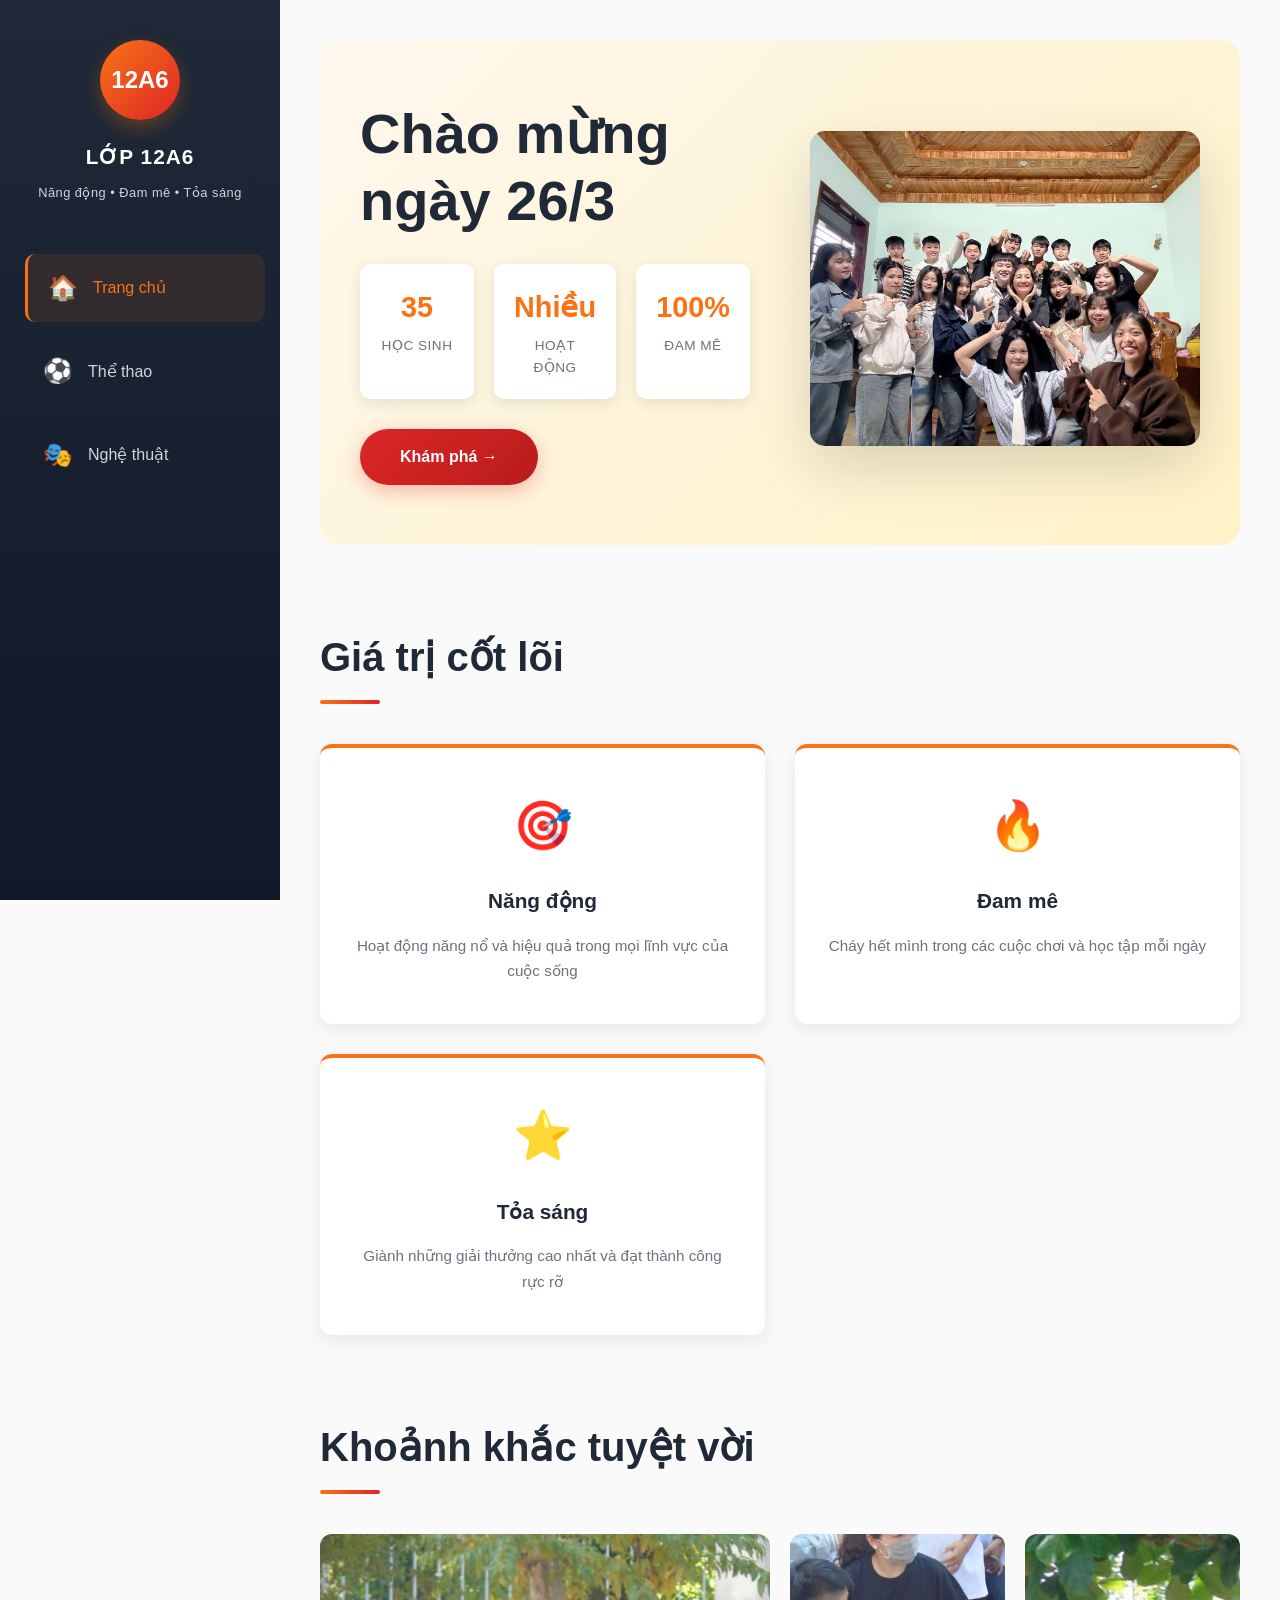
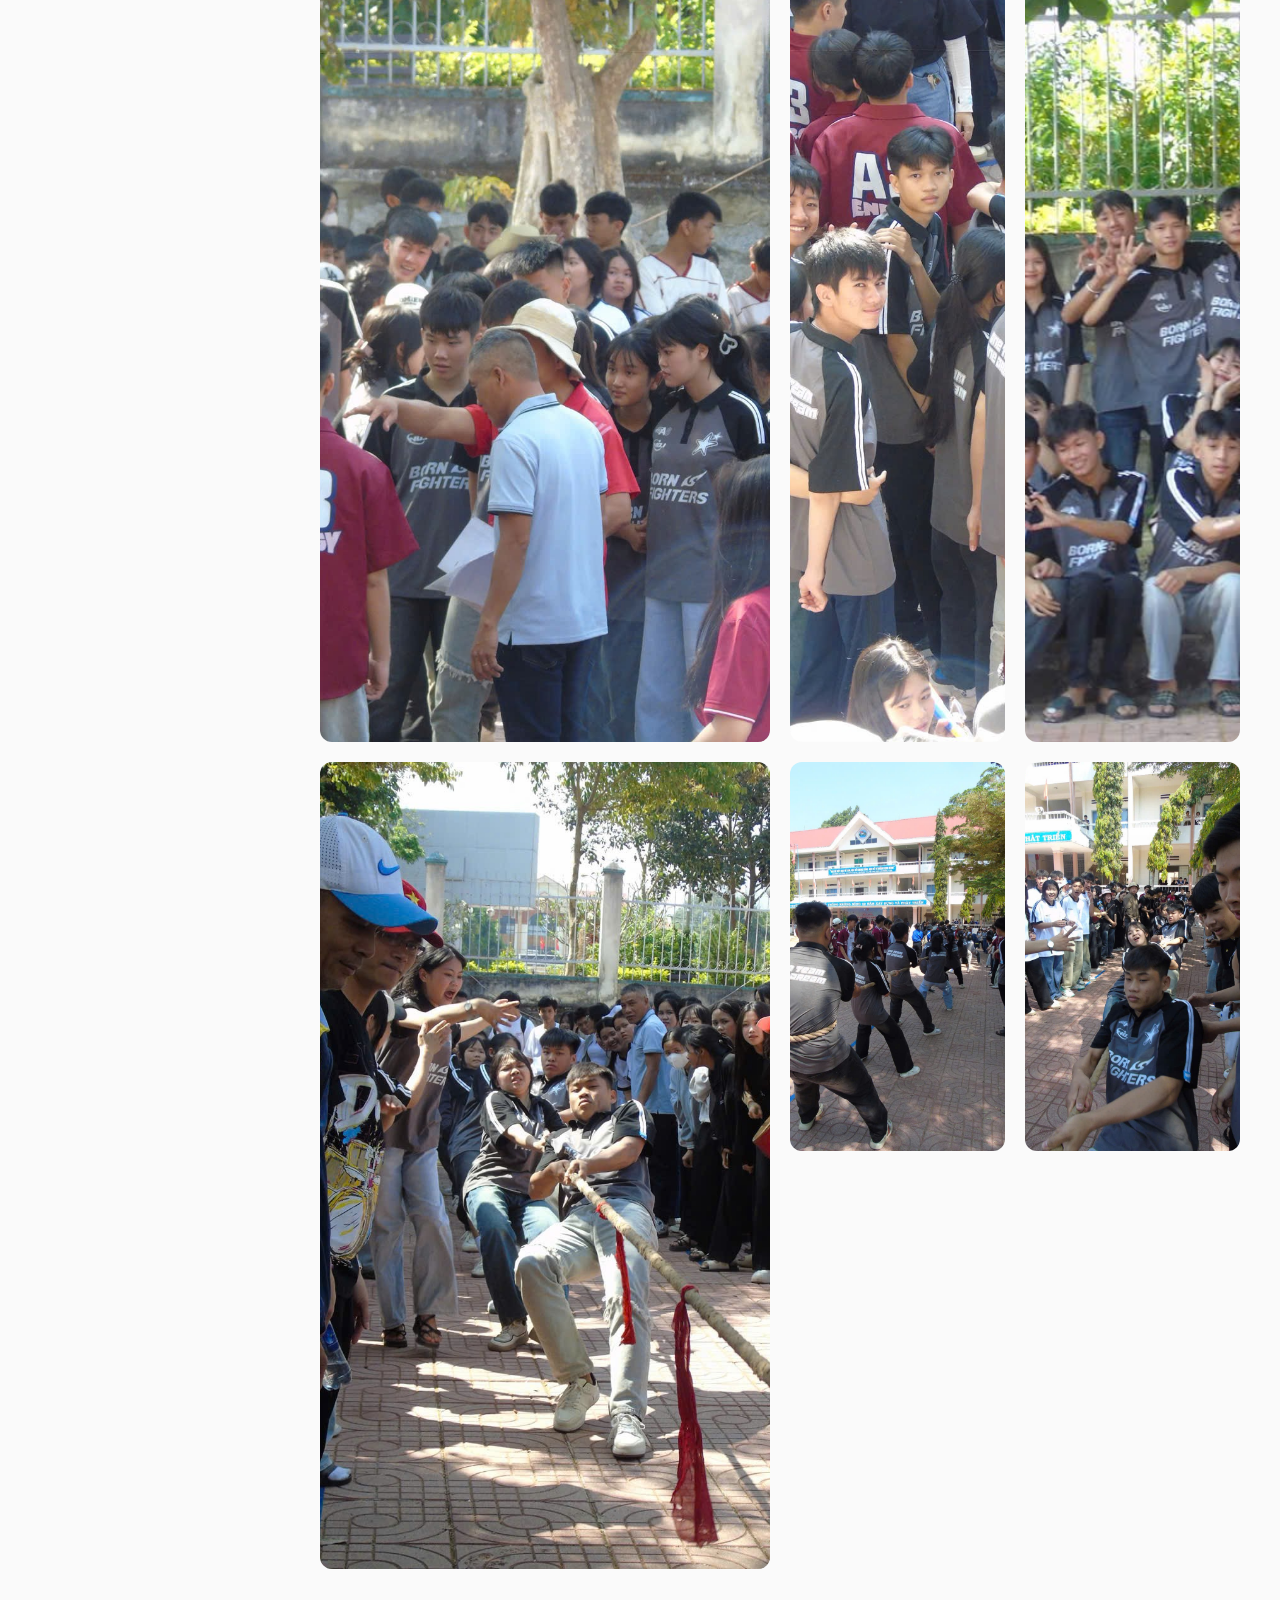
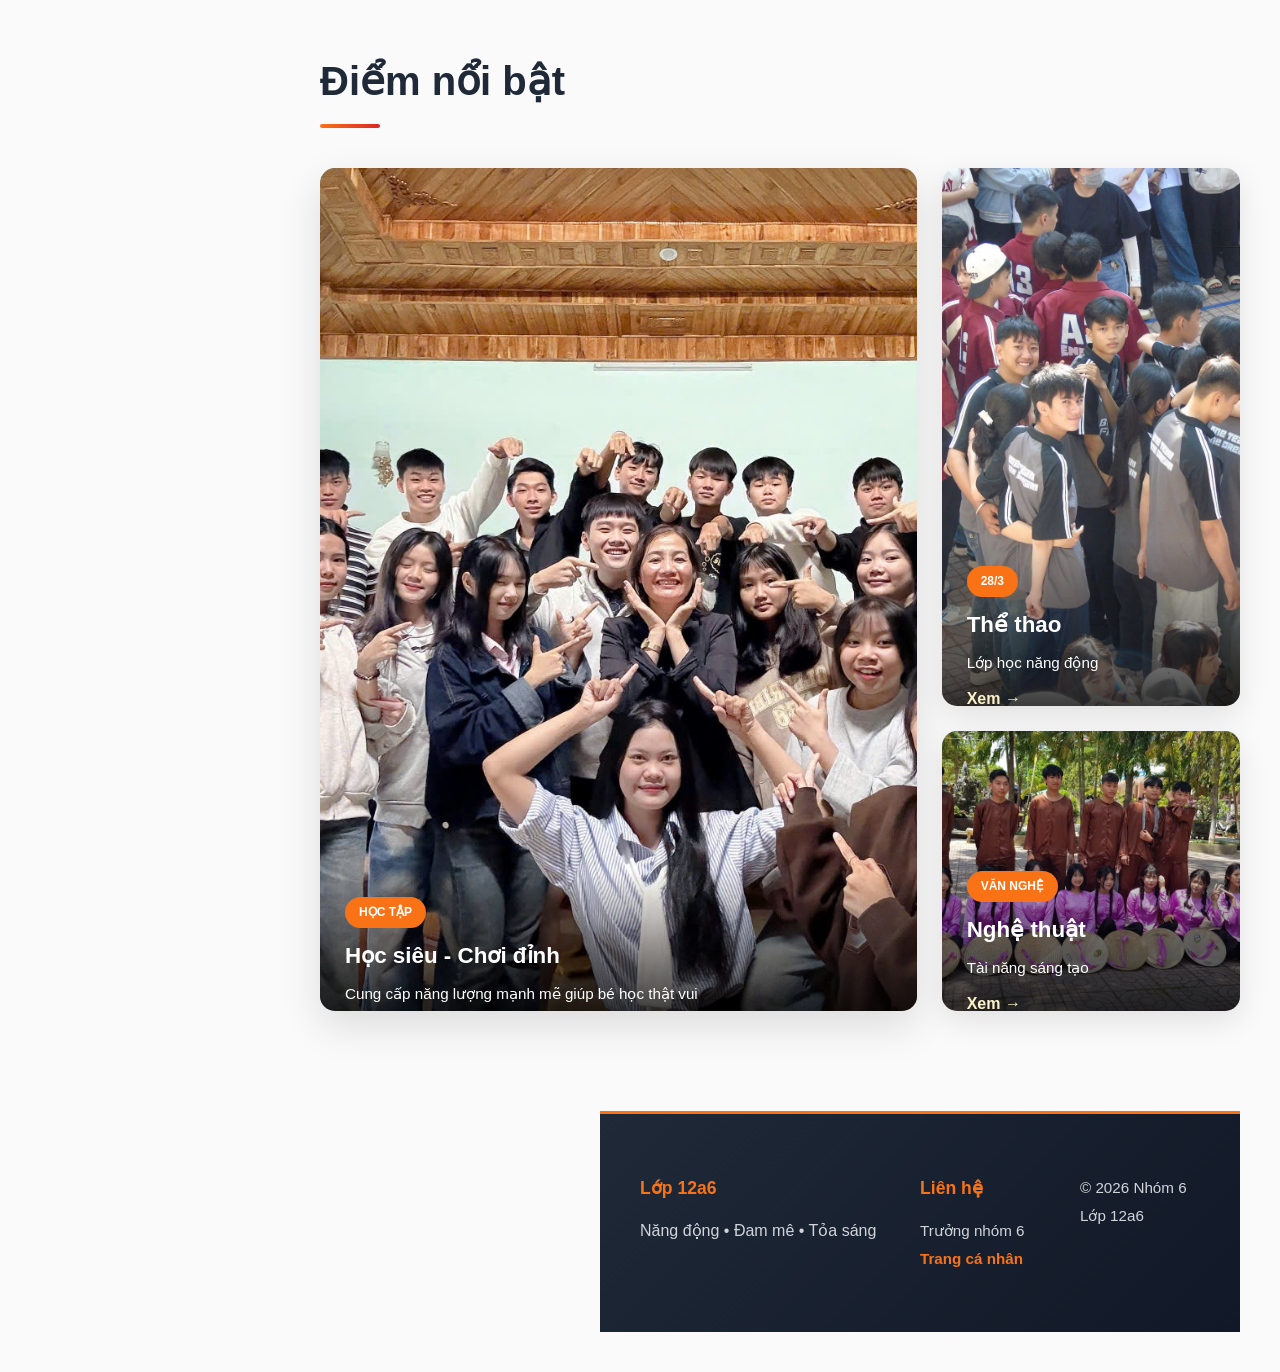
==== commit d6543947: "Add values section and update statistics Added a new values section with core values and icons, and " ====
--- a/index.html
+++ b/index.html
@@ -38,11 +38,11 @@
                 <h2 class="hero-heading">Chào mừng<br>ngày 26/3</h2>
                 <div class="hero-stats">
                     <div class="stat-box">
-                        <div class="stat-number">45+</div>
+                        <div class="stat-number">35</div>
                         <div class="stat-label">Học sinh</div>
                     </div>
                     <div class="stat-box">
-                        <div class="stat-number">50+</div>
+                        <div class="stat-number">Nhiều</div>
                         <div class="stat-label">Hoạt động</div>
                     </div>
                     <div class="stat-box">
@@ -56,14 +56,37 @@
                 <img src="anh9.jpg" alt="Hero Image" class="hero-img-large">
             </div>
         </section>
+     <!-- Values Section - FIXED FOR DESKTOP & MOBILE -->
+        <section class="values-section">
+            <h2 class="section-heading">Giá trị cốt lõi</h2>
+            
+            <div class="values-grid">
+                <div class="value-item">
+                    <div class="value-icon">🎯</div>
+                    <h3>Năng động</h3>
+                    <p>Hoạt động năng nổ và hiệu quả trong mọi lĩnh vực của cuộc sống</p>
+                </div>
 
+                <div class="value-item">
+                    <div class="value-icon">🔥</div>
+                    <h3>Đam mê</h3>
+                    <p>Cháy hết mình trong các cuộc chơi và học tập mỗi ngày</p>
+                </div>
+
+                <div class="value-item">
+                    <div class="value-icon">⭐</div>
+                    <h3>Tỏa sáng</h3>
+                    <p>Giành những giải thưởng cao nhất và đạt thành công rực rỡ</p>
+                </div>
+            </div>
+        </section>
         <!-- Masonry Gallery Section -->
         <section class="masonry-section">
             <h2 class="section-heading">Khoảnh khắc tuyệt vời</h2>
             <div class="masonry-grid">
                 <div class="masonry-item size-2x1">
                     <img src="anh1.jpg" alt="Gallery 1">
-                    <div class="masonry-overlay">Học tập</div>
+                    <div class="masonry-overlay">Bàn luận</div>
                 </div>
                 <div class="masonry-item">
                     <img src="anh2.jpg" alt="Gallery 2">
@@ -123,32 +146,6 @@
                 </div>
             </div>
         </section>
-
-        <!-- Values Section - FIXED FOR DESKTOP & MOBILE -->
-        <section class="values-section">
-            <h2 class="section-heading">Giá trị cốt lõi</h2>
-            
-            <div class="values-grid">
-                <div class="value-item">
-                    <div class="value-icon">🎯</div>
-                    <h3>Năng động</h3>
-                    <p>Hoạt động năng nổ và hiệu quả trong mọi lĩnh vực của cuộc sống</p>
-                </div>
-
-                <div class="value-item">
-                    <div class="value-icon">🔥</div>
-                    <h3>Đam mê</h3>
-                    <p>Cháy hết mình trong các cuộc chơi và học tập mỗi ngày</p>
-                </div>
-
-                <div class="value-item">
-                    <div class="value-icon">⭐</div>
-                    <h3>Tỏa sáng</h3>
-                    <p>Giành những giải thưởng cao nhất và đạt thành công rực rỡ</p>
-                </div>
-            </div>
-        </section>
-
         <!-- Footer -->
         <footer class="footer-modern">
             <div class="footer-split">
@@ -167,4 +164,4 @@
         </footer>
     </main>
 </body>
-</html>+</html>
